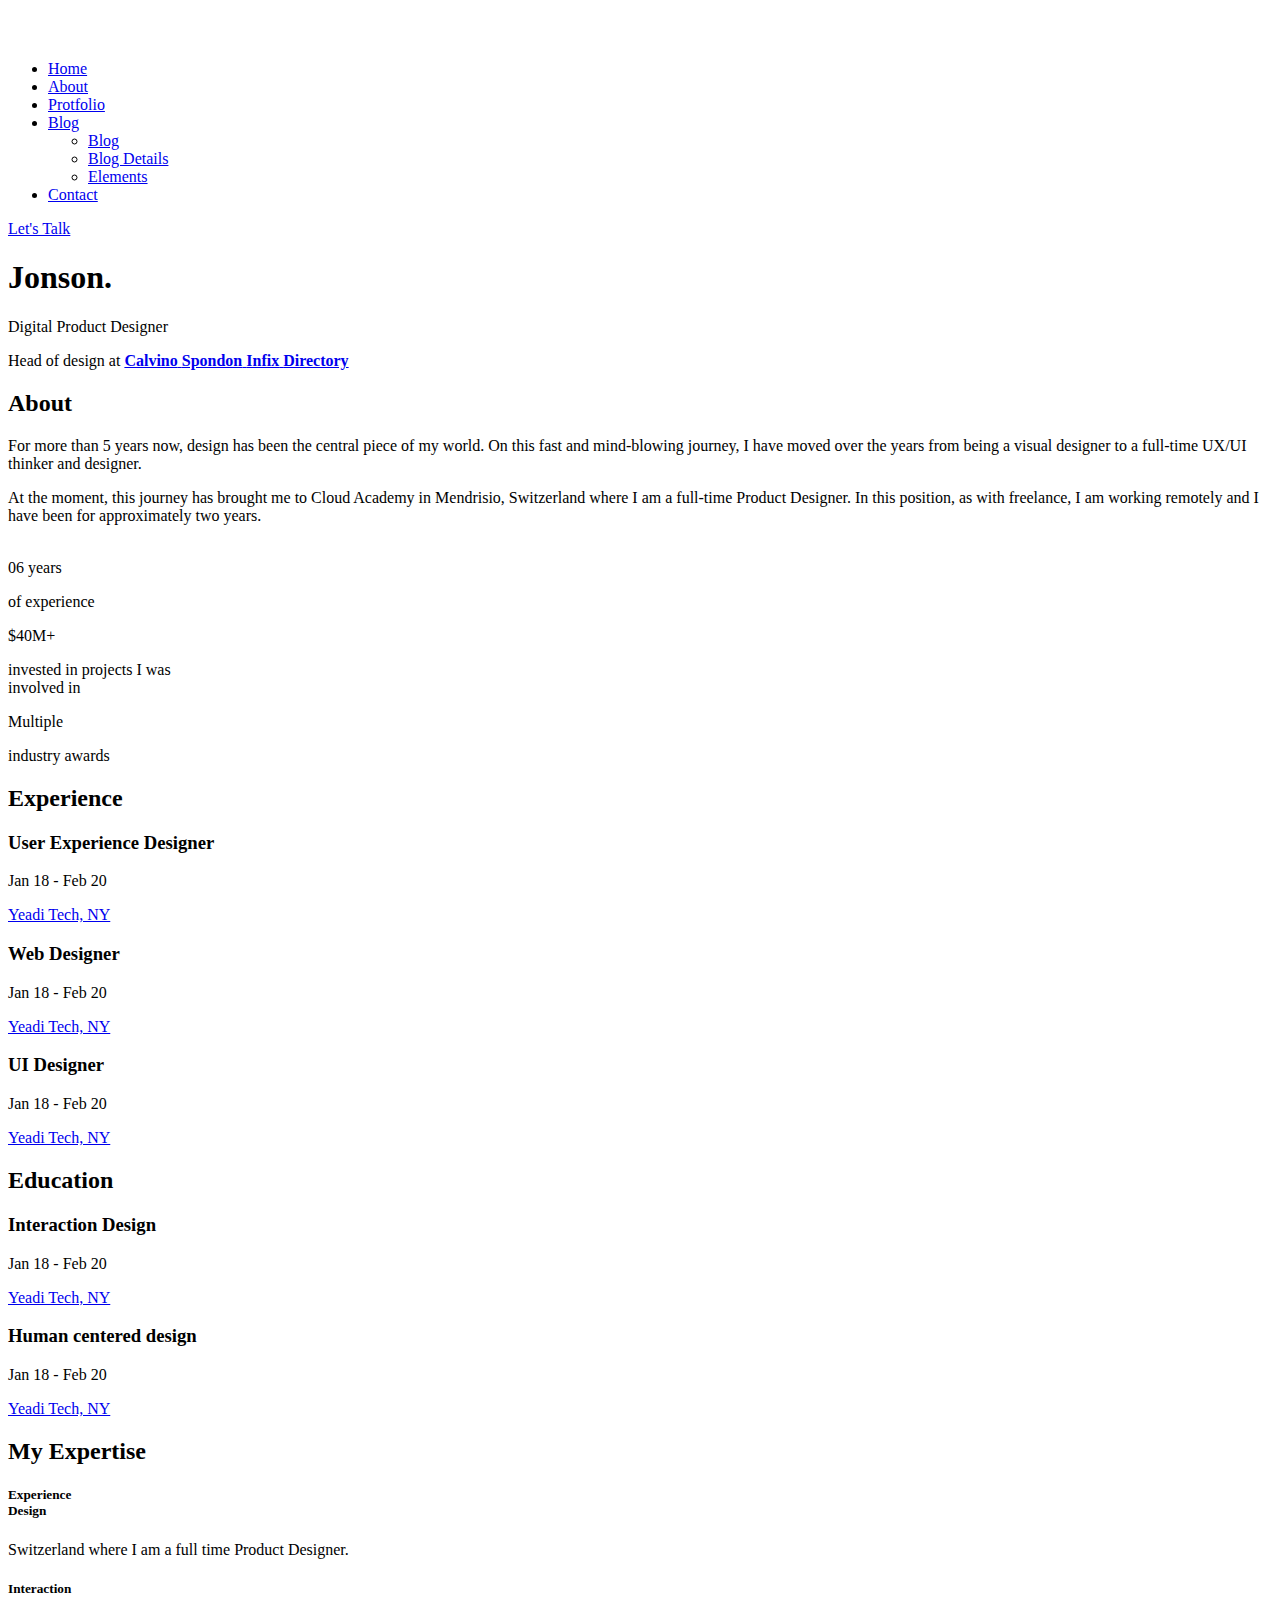
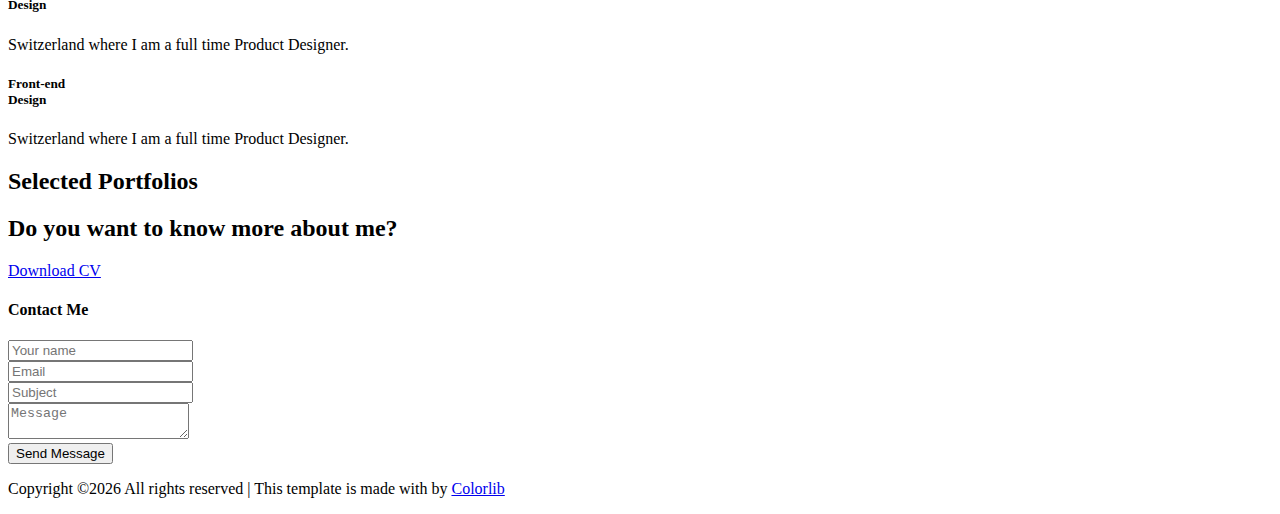
==== index.html @ b69a8197 "Initial Commit (Bootstrap Template)" ====
<!doctype html>
<html class="no-js" lang="zxx">
<head>
    <meta charset="utf-8">
    <meta http-equiv="x-ua-compatible" content="ie=edge">
    <title> Personal | Teamplate</title>
    <meta name="description" content="">
    <meta name="viewport" content="width=device-width, initial-scale=1">
    <link rel="manifest" href="site.webmanifest">
    <link rel="shortcut icon" type="image/x-icon" href="assets/img/favicon.ico">

	<!-- CSS here -->
	<link rel="stylesheet" href="assets/css/bootstrap.min.css">
	<link rel="stylesheet" href="assets/css/owl.carousel.min.css">
	<link rel="stylesheet" href="assets/css/slicknav.css">
    <link rel="stylesheet" href="assets/css/flaticon.css">
    <link rel="stylesheet" href="assets/css/progressbar_barfiller.css">
    <link rel="stylesheet" href="assets/css/gijgo.css">
    <link rel="stylesheet" href="assets/css/animate.min.css">
    <link rel="stylesheet" href="assets/css/animated-headline.css">
	<link rel="stylesheet" href="assets/css/magnific-popup.css">
	<link rel="stylesheet" href="assets/css/fontawesome-all.min.css">
	<link rel="stylesheet" href="assets/css/themify-icons.css">
	<link rel="stylesheet" href="assets/css/slick.css">
	<link rel="stylesheet" href="assets/css/nice-select.css">
    <link rel="stylesheet" href="assets/css/style.css">
    
</head>
<body>
    <!-- ? Preloader Start -->
    <div id="preloader-active">
        <div class="preloader d-flex align-items-center justify-content-center">
            <div class="preloader-inner position-relative">
                <div class="preloader-circle"></div>
                <div class="preloader-img pere-text">
                    <img src="assets/img/logo/loder.png" alt="">
                </div>
            </div>
        </div>
    </div>
    <!-- Preloader Start -->
    <header>
        <div class="header-area header-transparent">
            <div class="main-header header-sticky">
                <div class="container-fluid">
                    <div class="menu-wrapper d-flex align-items-center justify-content-between">
                        <!-- Logo -->
                        <div class="logo">
                            <a href="index.html"><img src="assets/img/logo/logo.png" alt=""></a>
                        </div>
                        <!-- Main-menu -->
                        <div class="main-menu f-right d-none d-lg-block">
                            <nav>
                                <ul id="navigation">
                                    <li class="active"><a href="index.html">Home</a></li>
                                    <li><a href="about.html">About</a></li>
                                    <li><a href="protfolio.html">Protfolio</a></li>
                                    <li><a href="blog.html">Blog</a>
                                        <ul class="submenu">
                                            <li><a href="blog.html">Blog</a></li>
                                            <li><a href="blog_details.html">Blog Details</a></li>
                                            <li><a href="elements.html">Elements</a></li>
                                        </ul>
                                    </li>
                                    <li><a href="contact.html">Contact</a></li>
                                </ul>
                            </nav>
                        </div>          
                        <!-- Header-btn -->
                        <div class="header-info-right d-none d-lg-block">
                            <a href="#" class="btn header-btn">Let's Talk <i class="ti-arrow-right"></i></a>
                        </div>
                        <!-- Mobile Menu -->
                        <div class="col-12">
                            <div class="mobile_menu d-block d-lg-none"></div>
                        </div>
                    </div>
                </div>
            </div>
        </div>
        <!-- Header End -->
    </header>
    <main>
        <!--? Hero Area Start-->
        <div class="slider-area">
            <div class="single-slider slider-height d-flex align-items-center">
                <div class="container">
                    <div class="row justify-content-center">
                        <div class="col-xl-12 col-lg-10 col-md-10 col-sm-10">
                            <!-- Hero Caption -->
                            <div class="hero__caption">
                                <h1>Jonson.</h1>
                                <p>Digital Product Designer</p>
                                <p class="cd-headline letters scale">Head of design at 
                                    <a href="#" class="cd-words-wrapper">
                                        <b class="is-visible">Calvino</b>
                                        <b>Spondon</b>
                                        <b>Infix</b>
                                        <b>Directory</b>
                                    </a>
                                </p>
                            </div>
                        </div>
                    </div>
                </div>
            </div>
        </div>
        <!--Hero Area End-->
        <!--? About 1 Start-->
        <section class="about-area section-padding40">
        <div class="container">
            <div class="row align-items-center">
                <div class="col-xl-6 col-lg-6 col-md-10">
                    <div class="about-caption mb-50">
                        <!-- Section Tittle -->
                        <div class="section-tittle mb-35">
                            <h2>About</h2>
                        </div>
                        <p>For more than 5 years now, design has been the central piece of my world. On this fast and mind-blowing journey, I have moved over the years from being a visual designer to a full-time UX/UI thinker and designer.</p>
                       
                        <p>At the moment, this journey has brought me to Cloud Academy in Mendrisio, Switzerland where I am a full-time Product Designer. In this position, as with freelance, I am working remotely and I have been for approximately two years.</p>
                    </div>
                </div>
                <div class="col-lg-6">
                    <div class="about-img">
                        <img src="assets/img/gallery/about1.png" alt="">
                    </div>
                </div>
            </div>
            <div class="row pt-40">
                <div class="col-lg-3 col-md-4 col-sm-6">
                    <div class="experience">
                        <span>06 years</span>
                        <p>of experience</p>
                    </div>
                </div>
                <div class="col-lg-3 col-md-4 col-sm-6">
                    <div class="experience">
                        <span>$40M+</span>
                        <p>invested in projects I was<br> involved in</p>
                    </div>
                </div>
                <div class="col-lg-3 col-md-4 col-sm-6">
                    <div class="experience">
                        <span>Multiple</span>
                        <p>industry awards</p>
                    </div>
                </div>
            </div>
        </div>
        </section>
        <!-- About  End-->
        <!--? May-about Start -->
        <div class="may-about section-padding40">
            <div class="container">
                <div class="row">
                    <div class="col-lg-12">
                        <div class="section-tittle2 mb-30">
                            <h2>Experience</h2>
                        </div>
                    </div>
                    <div class="col-xl-12">
                        <div class="single-about">
                            <div class="tittle-experience">
                                <h3>User Experience Designer</h3>
                                <p>Jan 18 - Feb 20</p>
                            </div>
                            <div class="experience-link">
                                <a href="#">Yeadi Tech, NY <i class="fas fa-external-link-alt"></i></a>
                            </div>
                        </div>
                    </div>
                    <div class="col-xl-12">
                        <div class="single-about">
                            <div class="tittle-experience">
                                <h3>Web Designer</h3>
                                <p>Jan 18 - Feb 20</p>
                            </div>
                            <div class="experience-link">
                                <a href="#">Yeadi Tech, NY <i class="fas fa-external-link-alt"></i></a>
                            </div>
                        </div>
                    </div>
                    <div class="col-xl-12">
                        <div class="single-about">
                            <div class="tittle-experience">
                                <h3>UI Designer</h3>
                                <p>Jan 18 - Feb 20</p>
                            </div>
                            <div class="experience-link">
                                <a href="#">Yeadi Tech, NY <i class="fas fa-external-link-alt"></i></a>
                            </div>
                        </div>
                    </div>
                    <div class="col-lg-12">
                        <div class="section-tittle2 mb-30 pt-50">
                            <h2>Education</h2>
                        </div>
                    </div>
                    <div class="col-xl-12">
                        <div class="single-about">
                            <div class="tittle-experience">
                                <h3>Interaction Design</h3>
                                <p>Jan 18 - Feb 20</p>
                            </div>
                            <div class="experience-link">
                                <a href="#">Yeadi Tech, NY <i class="fas fa-external-link-alt"></i></a>
                            </div>
                        </div>
                    </div>
                    <div class="col-xl-12">
                        <div class="single-about">
                            <div class="tittle-experience">
                                <h3>Human centered design</h3>
                                <p>Jan 18 - Feb 20</p>
                            </div>
                            <div class="experience-link">
                                <a href="#">Yeadi Tech, NY <i class="fas fa-external-link-alt"></i></a>
                            </div>
                        </div>
                    </div>
                </div>
            </div>
        </div>
        <!-- May-about End -->
        <!--? My Expertise Start -->
        <div class="our-services pt-top section-bg1">
            <div class="container">
                <div class="rwo">
                    <div class="col-xl-12">
                        <div class="section-tittle mb-75 text-center">
                            <h2>My Expertise</h2>
                        </div>
                    </div>
                </div>
                <div class="row d-flex justify-contnet-center">
                    <div class="col-lg-4 col-md-4 col-sm-6">
                        <div class="single-services mb-30">
                            <div class="services-cap">
                                <h5>Experience<br> Design</h5>
                                <p>Switzerland where I am a full time Product Designer.</p>
                            </div>
                        </div>
                    </div>
                    <div class="col-lg-4 col-md-4 col-sm-6">
                        <div class="single-services mb-30">
                            <div class="services-cap">
                                <h5>Interaction<br> Design</h5>
                                <p>Switzerland where I am a full time Product Designer.</p>
                            </div>
                        </div>
                    </div>
                    <div class="col-lg-4 col-md-4 col-sm-6">
                        <div class="single-services mb-30">
                            <div class="services-cap">
                                <h5>Front-end<br> Design</h5>
                                <p>Switzerland where I am a full time Product Designer.</p>
                            </div>
                        </div>
                    </div>
                </div>
            </div>
        </div>
        <!-- My Expertise End -->
        <!--? Gallery Area Start -->
        <div class="gallery-area section-padding40">
            <div class="container">
                <div class="row">
                    <div class="col-lg-12">
                        <div class="section-tittle mb-60">
                            <h2>Selected Portfolios</h2>
                        </div>
                    </div>
                </div>
                <div class="row justify-content-between">
                    <div class="offset-xl-1 col-xl-5 col-lg-6 col-md-6 col-sm-6">
                        <div class="box snake mb-30">
                            <div class="gallery-img small-img " style="background-image: url(assets/img/gallery/gallery1.png);"></div>
                            <div class="overlay">
                                <div class="overlay-content">
                                    <a href="assets/img/gallery/gallery1.png" class="img-pop-up"><i class="ti-plus"></i></a>
                                </div>
                            </div>
                        </div>
                    </div>
                    <div class="col-xl-5 ol-lg-6 col-lg-6 col-md-6 col-sm-6">
                        <div class="box snake mb-30">
                            <div class="gallery-img small-img " style="background-image: url(assets/img/gallery/gallery2.png);"></div>
                            <div class="overlay">
                                <div class="overlay-content">
                                    <a href="assets/img/gallery/gallery2.png" class="img-pop-up"><i class="ti-plus"></i></a>
                                </div>
                            </div>
                        </div>
                    </div>
                    <div class="offset-xl-1 col-xl-5 col-lg-6 col-md-6 col-sm-6">
                        <div class="box snake mb-30">
                            <div class="gallery-img small-img " style="background-image: url(assets/img/gallery/gallery3.png);"></div>
                            <div class="overlay">
                                <div class="overlay-content">
                                    <a href="assets/img/gallery/gallery2.png" class="img-pop-up"><i class="ti-plus"></i></a>
                                </div>
                            </div>
                        </div>
                    </div>
                    <div class="col-xl-5 col-lg-6 col-md-6 col-sm-6">
                        <div class="box snake mb-30">
                            <div class="gallery-img small-img " style="background-image: url(assets/img/gallery/gallery4.png);"></div>
                            <div class="overlay">
                                <div class="overlay-content">
                                    <a href="assets/img/gallery/gallery3.png" class="img-pop-up"><i class="ti-plus"></i></a>
                                </div>
                            </div>
                        </div>
                    </div>
                </div>
            </div>
        </div>
        <!-- Gallery Area End -->
    </main>
    <footer>
        <div class="footer-wrappr">
            <div class="footer-top">
                <!-- Want To work -->
                <section class="wantToWork-area ">
                    <div class="container">
                        <div class="wants-wrapper w-padding2">
                            <div class="row align-items-center justify-content-between">
                                <div class="col-xl-7 col-lg-9 col-md-8">
                                    <div class="wantToWork-caption wantToWork-caption2">
                                        <h2>Do you want to know more about me?</h2>
                                    </div>
                                </div>
                                <div class="col-xl-2 col-lg-3 col-md-4">
                                    <a href="#" class="btn white-btn f-right sm-left">Download CV</a>
                                </div>
                            </div>
                        </div>
                    </div>
                </section>
                <!-- Want To work End -->
                <div class="container">
                    <div class="row">
                        <div class="col-lg-12">
                            <!-- contact-form -->
                            <div class="form-wrapper">
                                <div class="row ">
                                    <div class="col-xl-12">
                                        <div class="small-tittle mb-30">
                                            <h4>Contact Me</h4>
                                        </div>
                                    </div>
                                </div>
                                <form id="contact-form" action="#" method="POST">
                                    <div class="row">
                                        <div class="col-lg-4 col-md-6">
                                            <div class="form-box user-icon mb-25">
                                                <input type="text" name="name" placeholder="Your name">
                                            </div>
                                        </div>
                                        <div class="col-lg-4 col-md-6">
                                            <div class="form-box email-icon mb-25">
                                                <input type="text" name="email" placeholder="Email">
                                            </div>
                                        </div>
                                        <div class="col-lg-4 col-md-6">
                                            <div class="form-box email-icon mb-25">
                                                <input type="text" name="email" placeholder="Subject">
                                            </div>
                                        </div>
                                        <div class="col-lg-12">
                                            <div class="form-box message-icon mb-25">
                                                <textarea name="message" id="message" placeholder="Message"></textarea>
                                            </div>
                                            <div class="submit-info">
                                                <button class="submit-btn2" type="submit">Send Message</button>
                                            </div>
                                        </div>
                                    </div>
                                </form> 
                            </div>
                        </div>
                    </div>
                </div>
            </div>
            <!-- footer-bottom area -->
            <div class="footer-bottom-area">
                <div class="container">
                    <div class="footer-border">
                        <div class="row align-items-center">
                            <div class="col-xl-4 col-lg-4">
                                <div class="footer-social">
                                    <a href="#"><i class="fab fa-twitter"></i></a>
                                    <a href="https://bit.ly/sai4ull"><i class="fab fa-facebook-f"></i></a>
                                    <a href="#"><i class="fab fa-pinterest-p"></i></a>
                                    <a href="#"><i class="fas fa-globe"></i></a>
                                    <a href="#"><i class="fab fa-instagram"></i></a>
                                </div>
                            </div>
                            <div class="col-xl-8 col-lg-8">
                                <div class="footer-copy-right f-right">
                                    <p><!-- Link back to Colorlib can't be removed. Template is licensed under CC BY 3.0. -->
  Copyright &copy;<script>document.write(new Date().getFullYear());</script> All rights reserved | This template is made with <i class="fa fa-heart" aria-hidden="true"></i> by <a href="https://colorlib.com" target="_blank">Colorlib</a>
  <!-- Link back to Colorlib can't be removed. Template is licensed under CC BY 3.0. --></p>
                                </div>
                            </div>
                        </div>
                    </div>
                </div>
            </div>
        </div>
    </footer>
    <!-- Scroll Up -->
    <div id="back-top" >
        <a title="Go to Top" href="#"> <i class="fas fa-level-up-alt"></i></a>
    </div>
    <!-- JS here -->

    <script src="./assets/js/vendor/modernizr-3.5.0.min.js"></script>
    <!-- Jquery, Popper, Bootstrap -->
    <script src="./assets/js/vendor/jquery-1.12.4.min.js"></script>
    <script src="./assets/js/popper.min.js"></script>
    <script src="./assets/js/bootstrap.min.js"></script>
    <!-- Jquery Mobile Menu -->
    <script src="./assets/js/jquery.slicknav.min.js"></script>

    <!-- Jquery Slick , Owl-Carousel Plugins -->
    <script src="./assets/js/owl.carousel.min.js"></script>
    <script src="./assets/js/slick.min.js"></script>
    <!-- One Page, Animated-HeadLin -->
    <script src="./assets/js/wow.min.js"></script>
    <script src="./assets/js/animated.headline.js"></script>
    <script src="./assets/js/jquery.magnific-popup.js"></script>

    <!-- Date Picker -->
    <script src="./assets/js/gijgo.min.js"></script>
    <!-- Nice-select, sticky -->
    <script src="./assets/js/jquery.nice-select.min.js"></script>
    <script src="./assets/js/jquery.sticky.js"></script>
    <!-- Progress -->
    <script src="./assets/js/jquery.barfiller.js"></script>
    
    <!-- counter , waypoint,Hover Direction -->
    <script src="./assets/js/jquery.counterup.min.js"></script>
    <script src="./assets/js/waypoints.min.js"></script>
    <script src="./assets/js/jquery.countdown.min.js"></script>
    <script src="./assets/js/hover-direction-snake.min.js"></script>

    <!-- contact js -->
    <script src="./assets/js/contact.js"></script>
    <script src="./assets/js/jquery.form.js"></script>
    <script src="./assets/js/jquery.validate.min.js"></script>
    <script src="./assets/js/mail-script.js"></script>
    <script src="./assets/js/jquery.ajaxchimp.min.js"></script>
    
    <!-- Jquery Plugins, main Jquery -->	
    <script src="./assets/js/plugins.js"></script>
    <script src="./assets/js/main.js"></script>


    
    </body>
</html>
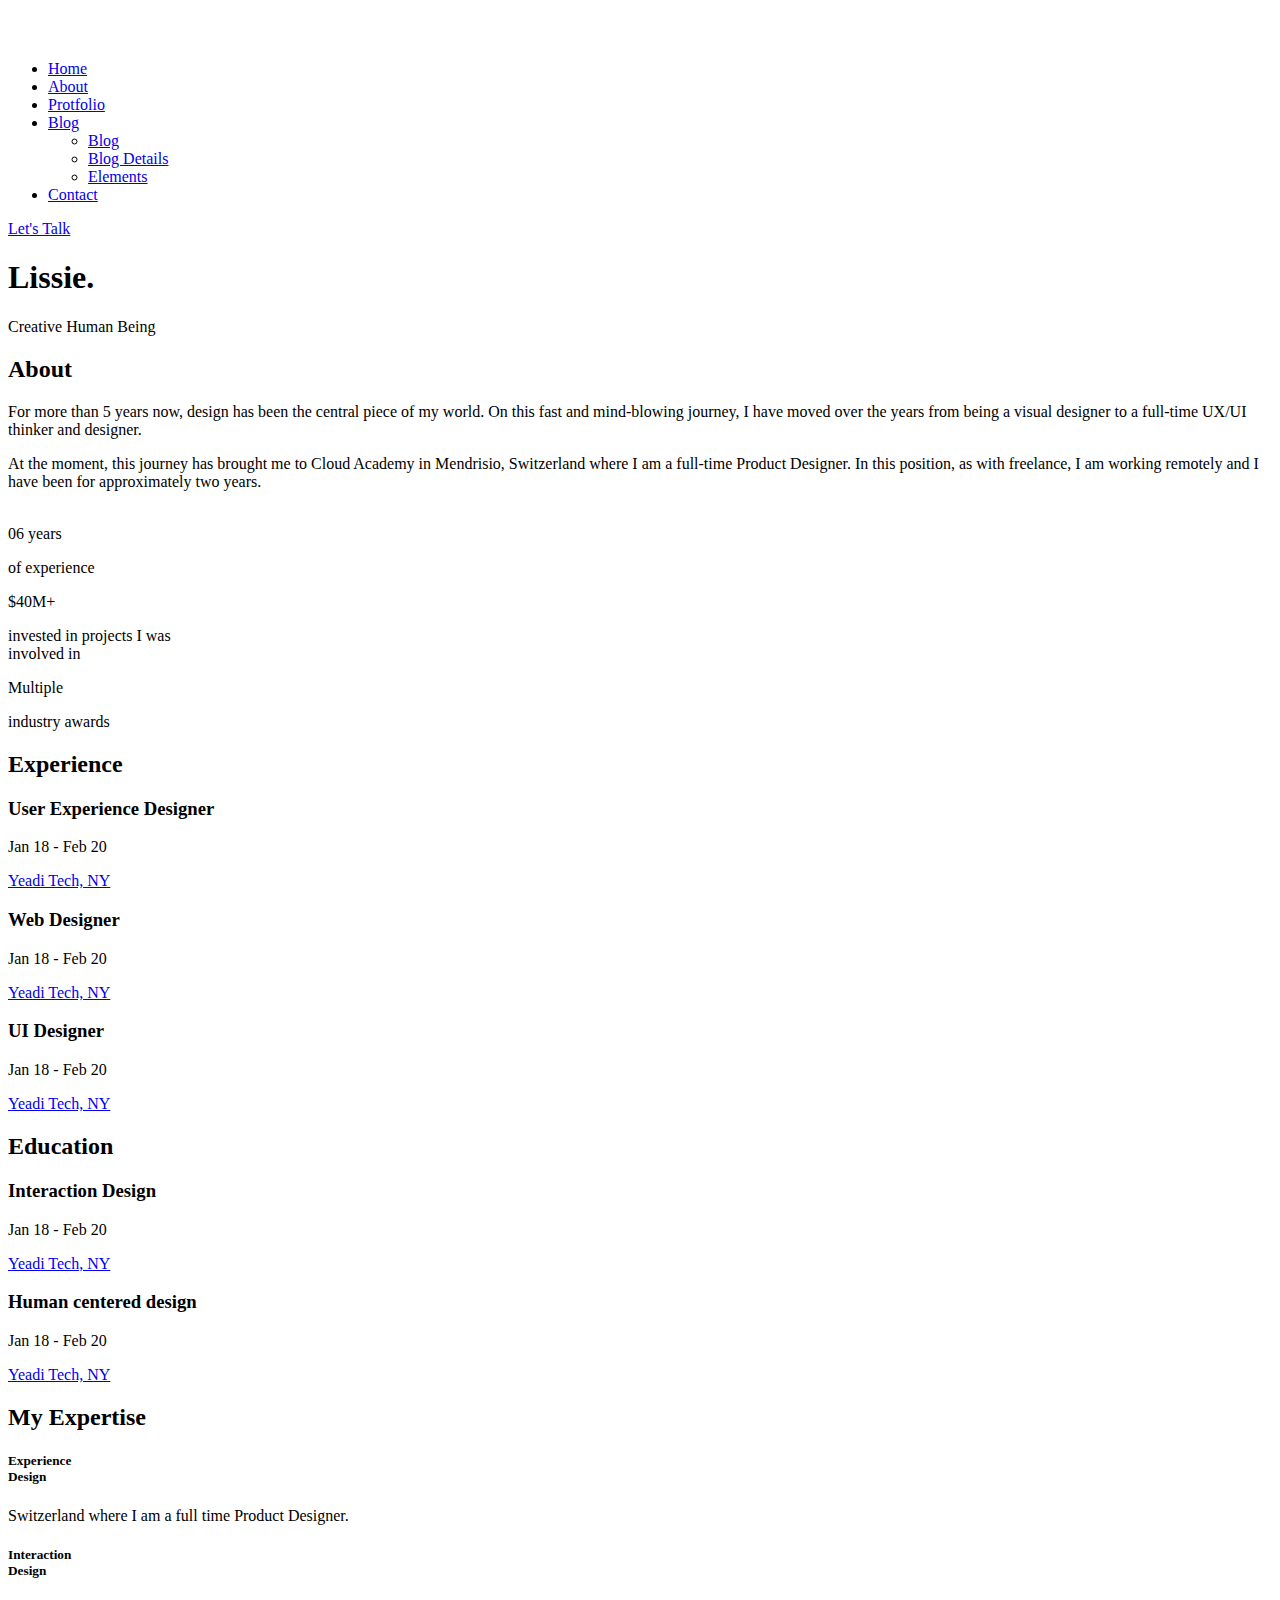
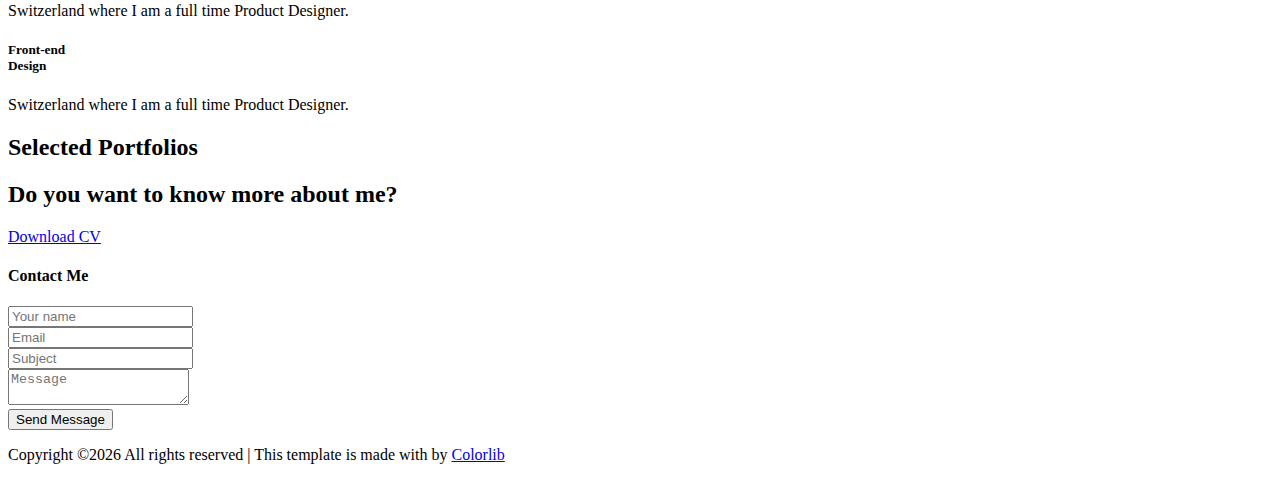
==== commit 7d37aaa0: "First Change" ====
--- a/index.html
+++ b/index.html
@@ -89,16 +89,9 @@
                         <div class="col-xl-12 col-lg-10 col-md-10 col-sm-10">
                             <!-- Hero Caption -->
                             <div class="hero__caption">
-                                <h1>Jonson.</h1>
-                                <p>Digital Product Designer</p>
-                                <p class="cd-headline letters scale">Head of design at 
-                                    <a href="#" class="cd-words-wrapper">
-                                        <b class="is-visible">Calvino</b>
-                                        <b>Spondon</b>
-                                        <b>Infix</b>
-                                        <b>Directory</b>
-                                    </a>
-                                </p>
+                                <h1>Lissie.</h1>
+                                <p>Creative Human Being</p>
+                                
                             </div>
                         </div>
                     </div>
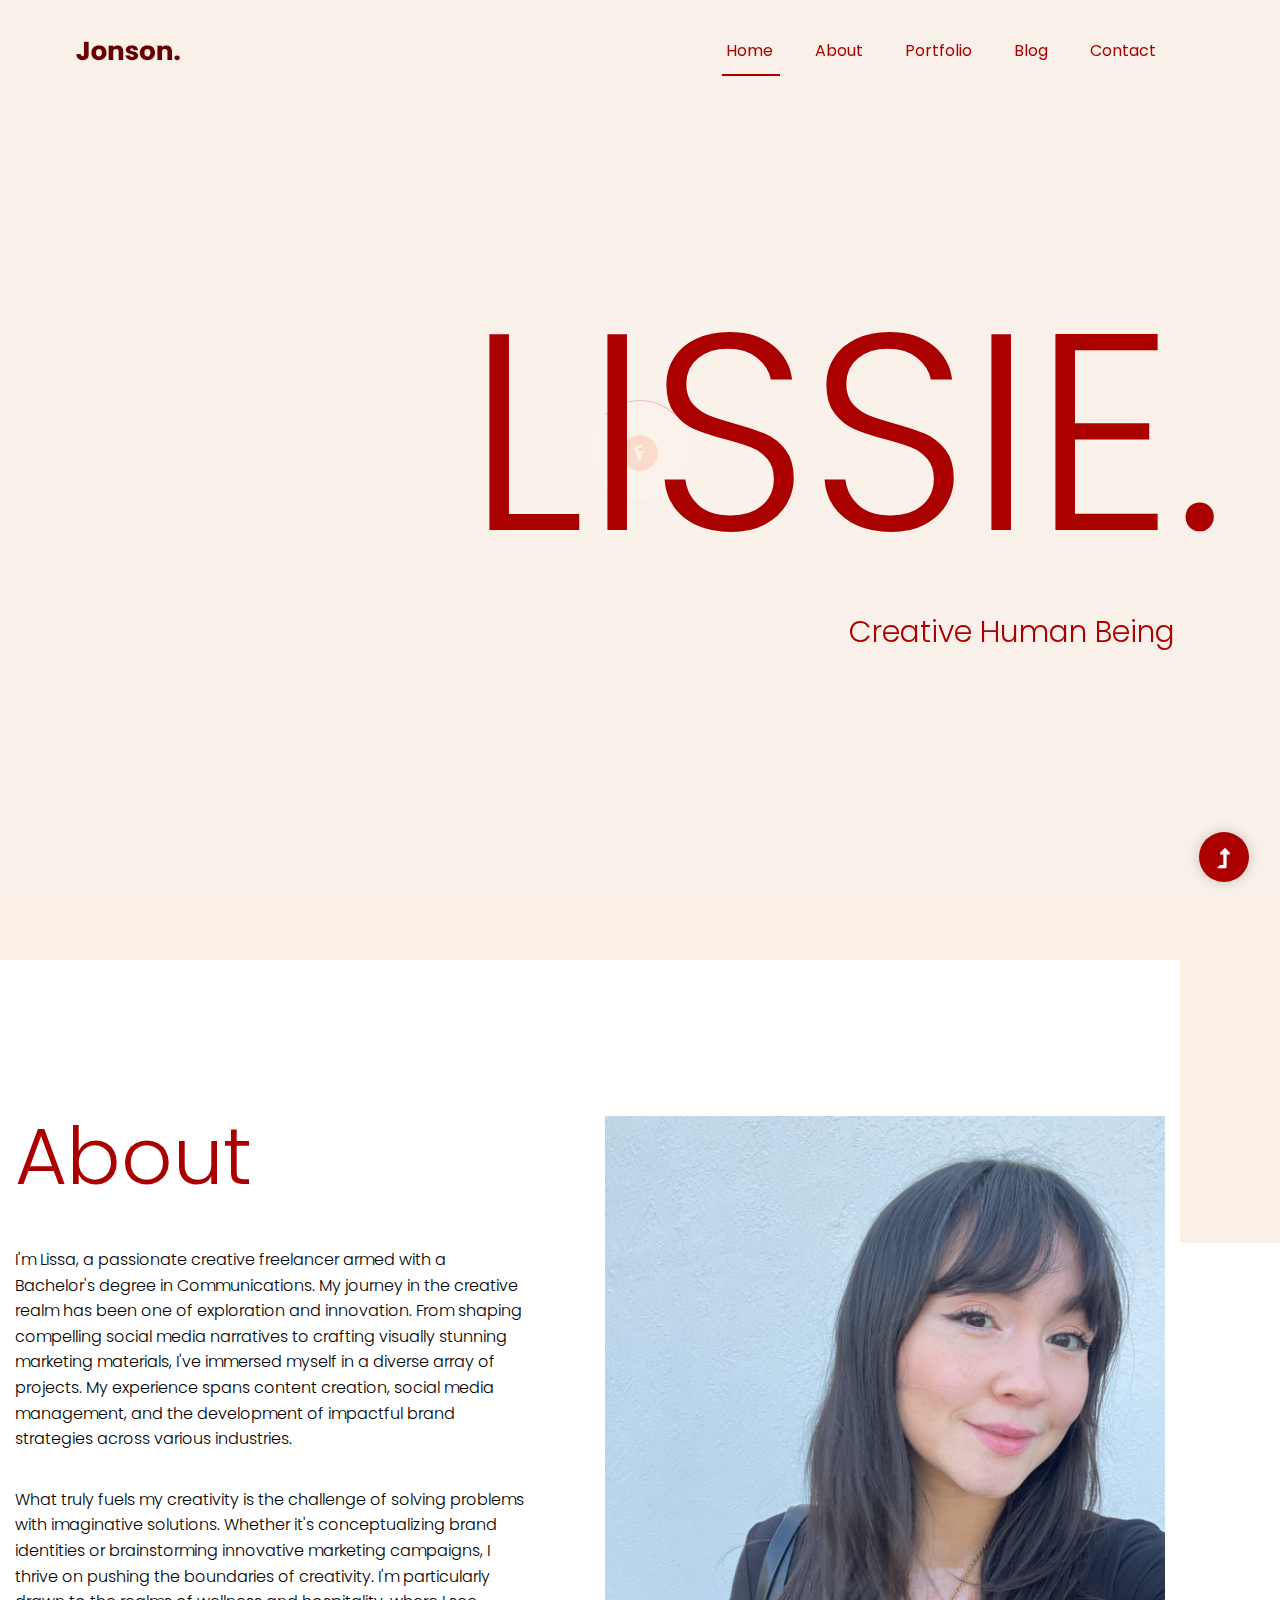
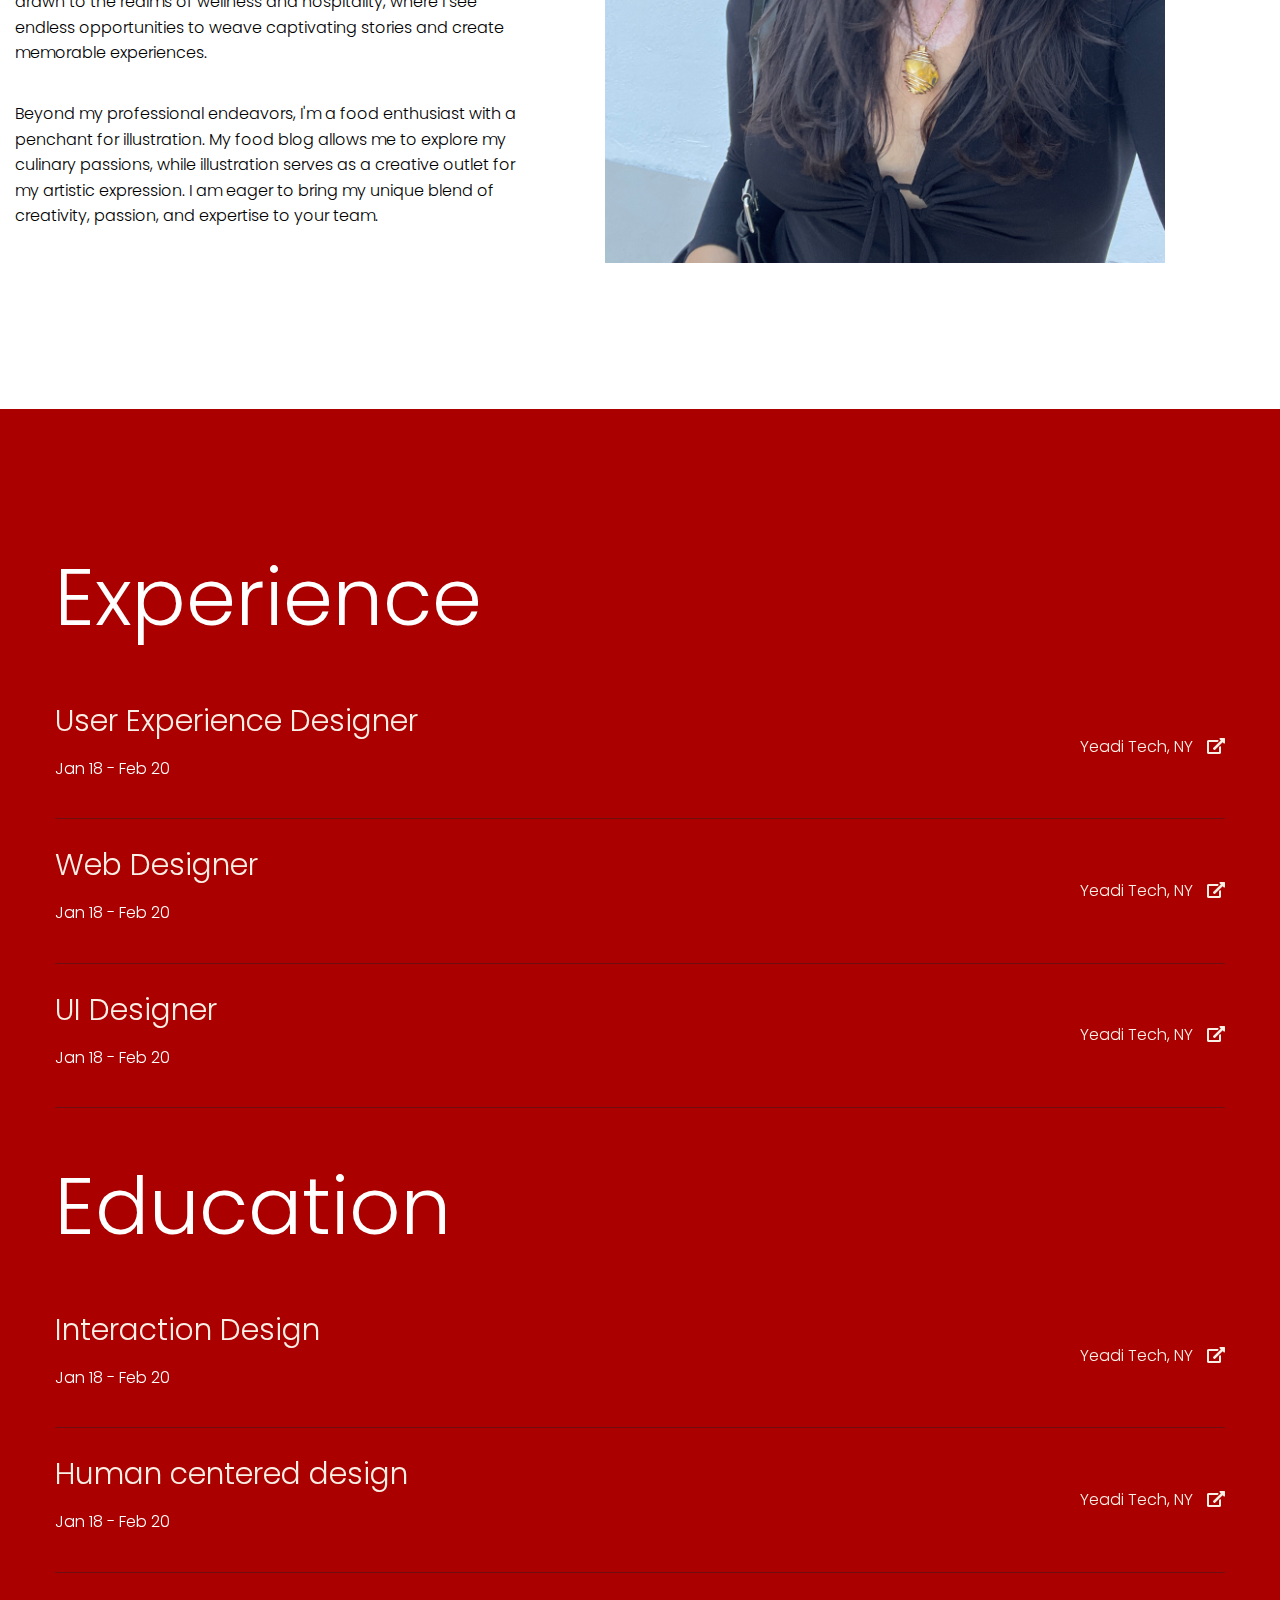
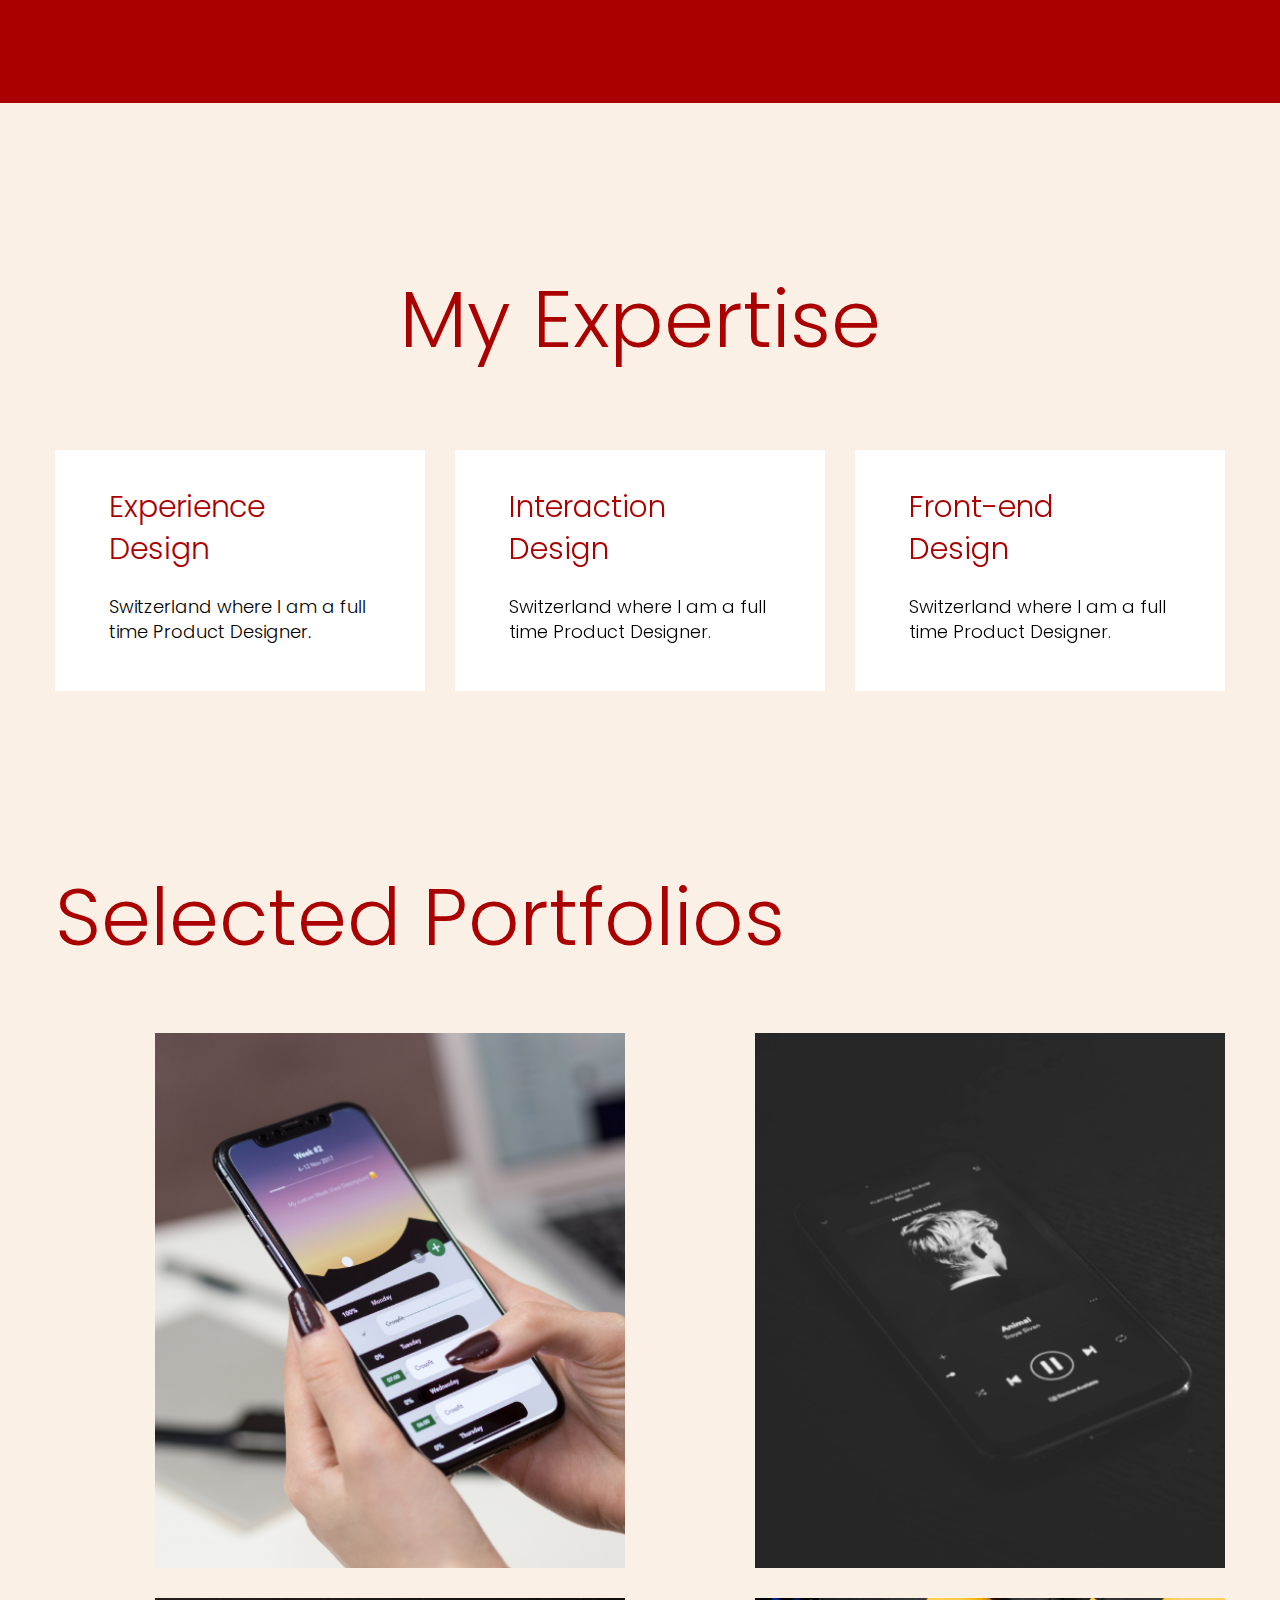
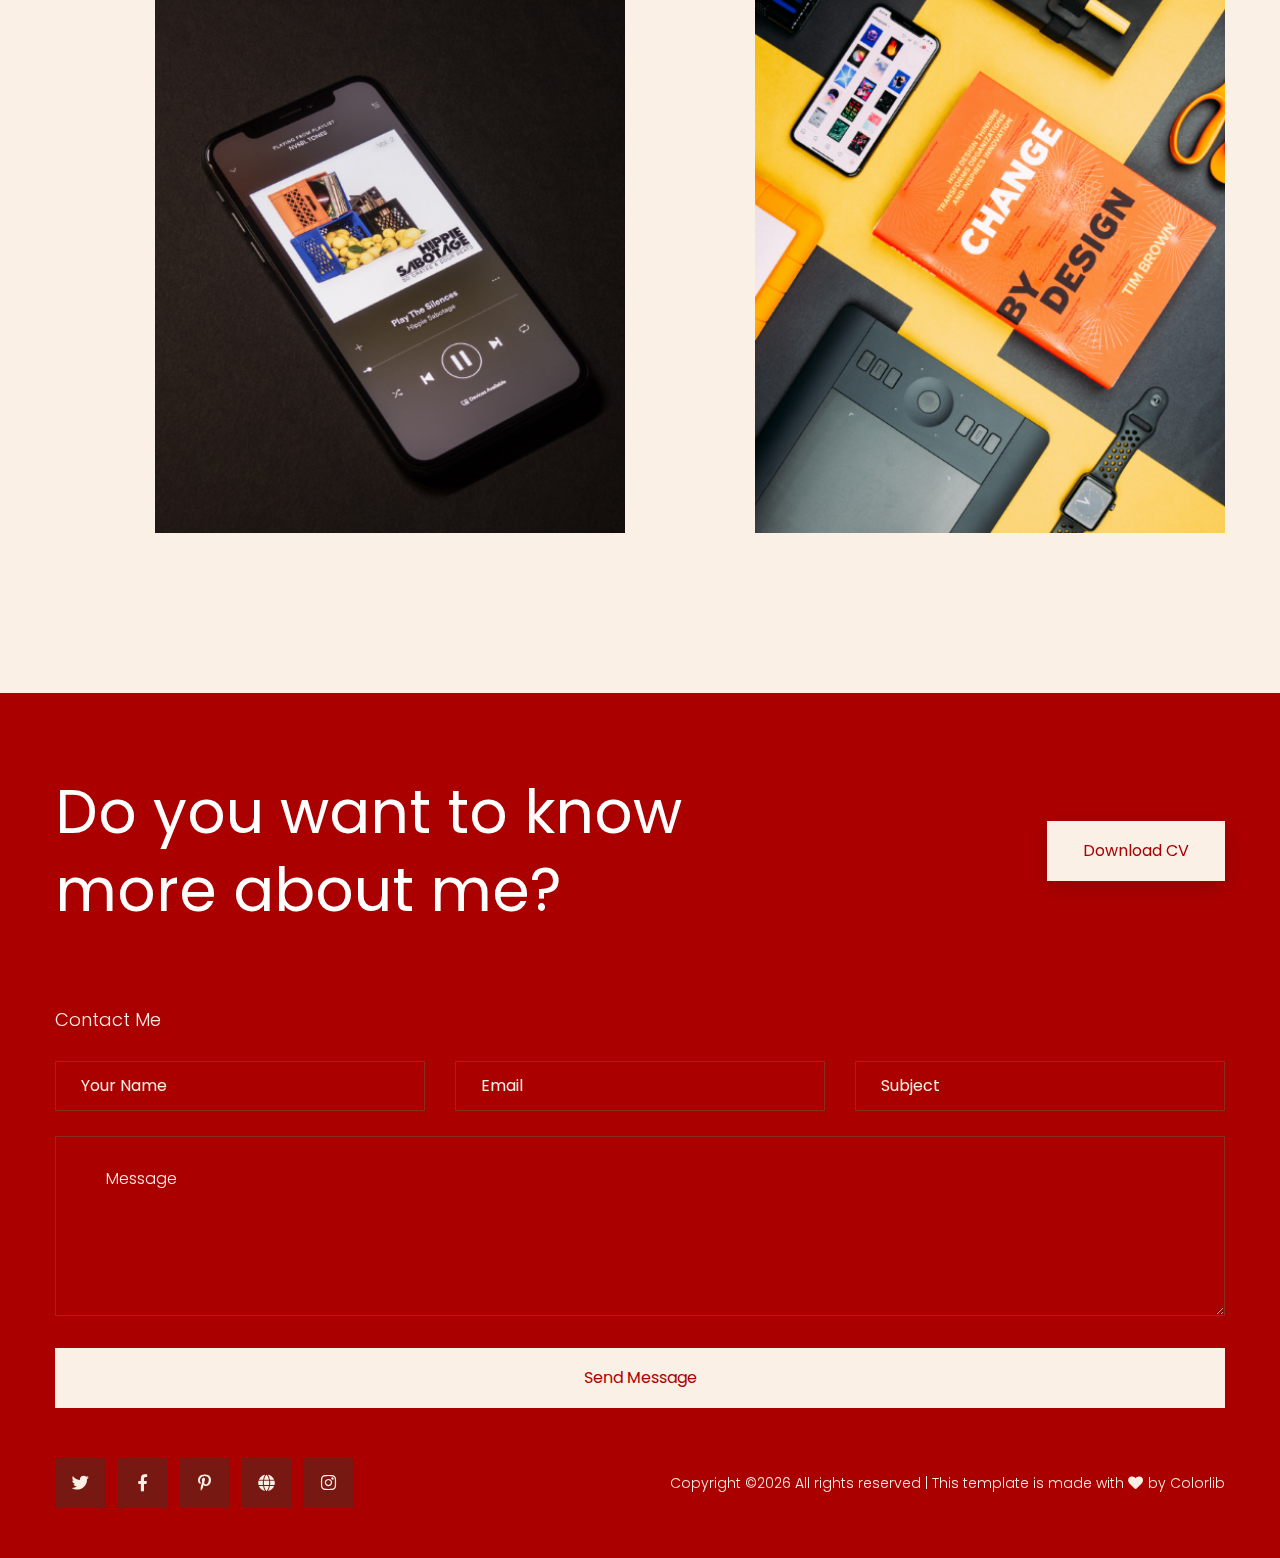
==== commit 6d086822: "Removed Let's Talk Function and Added "About Me" Section in ReadME" ====
--- a/index.html
+++ b/index.html
@@ -54,7 +54,7 @@
                                 <ul id="navigation">
                                     <li class="active"><a href="index.html">Home</a></li>
                                     <li><a href="about.html">About</a></li>
-                                    <li><a href="protfolio.html">Protfolio</a></li>
+                                    <li><a href="portfolio.html">Portfolio</a></li>
                                     <li><a href="blog.html">Blog</a>
                                         <ul class="submenu">
                                             <li><a href="blog.html">Blog</a></li>
@@ -66,10 +66,6 @@
                                 </ul>
                             </nav>
                         </div>          
-                        <!-- Header-btn -->
-                        <div class="header-info-right d-none d-lg-block">
-                            <a href="#" class="btn header-btn">Let's Talk <i class="ti-arrow-right"></i></a>
-                        </div>
                         <!-- Mobile Menu -->
                         <div class="col-12">
                             <div class="mobile_menu d-block d-lg-none"></div>
@@ -109,37 +105,21 @@
                         <div class="section-tittle mb-35">
                             <h2>About</h2>
                         </div>
-                        <p>For more than 5 years now, design has been the central piece of my world. On this fast and mind-blowing journey, I have moved over the years from being a visual designer to a full-time UX/UI thinker and designer.</p>
+                        <p>I'm Lissa, a passionate creative freelancer armed with a Bachelor's degree in Communications. My journey in the creative realm has been one of exploration and innovation. From shaping compelling social media narratives to crafting visually stunning marketing materials, I've immersed myself in a diverse array of projects. My experience spans content creation, social media management, and the development of impactful brand strategies across various industries.</p>
                        
-                        <p>At the moment, this journey has brought me to Cloud Academy in Mendrisio, Switzerland where I am a full-time Product Designer. In this position, as with freelance, I am working remotely and I have been for approximately two years.</p>
+                        <p>What truly fuels my creativity is the challenge of solving problems with imaginative solutions. Whether it's conceptualizing brand identities or brainstorming innovative marketing campaigns, I thrive on pushing the boundaries of creativity. I'm particularly drawn to the realms of wellness and hospitality, where I see endless opportunities to weave captivating stories and create memorable experiences.</p>
+
+                        <p>Beyond my professional endeavors, I'm a food enthusiast with a penchant for illustration. My food blog allows me to explore my culinary passions, while illustration serves as a creative outlet for my artistic expression.
+                             I am eager to bring my unique blend of creativity, passion, and expertise to your team. </p>
                     </div>
                 </div>
                 <div class="col-lg-6">
                     <div class="about-img">
-                        <img src="assets/img/gallery/about1.png" alt="">
-                    </div>
-                </div>
-            </div>
-            <div class="row pt-40">
-                <div class="col-lg-3 col-md-4 col-sm-6">
-                    <div class="experience">
-                        <span>06 years</span>
-                        <p>of experience</p>
-                    </div>
-                </div>
-                <div class="col-lg-3 col-md-4 col-sm-6">
-                    <div class="experience">
-                        <span>$40M+</span>
-                        <p>invested in projects I was<br> involved in</p>
-                    </div>
-                </div>
-                <div class="col-lg-3 col-md-4 col-sm-6">
-                    <div class="experience">
-                        <span>Multiple</span>
-                        <p>industry awards</p>
-                    </div>
-                </div>
-            </div>
+                        <img src="IMG_9254.JPG" alt="">
+                    </div>
+                </div>
+            </div>
+           
         </div>
         </section>
         <!-- About  End-->
--- a/assets/css/flaticon.css
+++ b/assets/css/flaticon.css
@@ -0,0 +1,34 @@
+	/*
+  	Flaticon icon font: Flaticon
+  	Creation date: 03/06/2020 12:20
+  	*/
+
+@font-face {
+  font-family: "Flaticon";
+  src: url("../fonts/Flaticon.eot");
+  src: url("../fonts/Flaticon.eot?#iefix") format("embedded-opentype"),
+       url("../fonts/Flaticon.woff2") format("woff2"),
+       url("../fonts/Flaticon.woff") format("woff"),
+       url("../fonts/Flaticon.ttf") format("truetype"),
+       url("../fonts/Flaticon.svg#Flaticon") format("svg");
+  font-weight: normal;
+  font-style: normal;
+}
+
+@media screen and (-webkit-min-device-pixel-ratio:0) {
+  @font-face {
+    font-family: "Flaticon";
+    src: url("../fonts/Flaticon.svg#Flaticon") format("svg");
+  }
+}
+
+[class^="flaticon-"]:before, [class*=" flaticon-"]:before,
+[class^="flaticon-"]:after, [class*=" flaticon-"]:after {   
+  font-family: Flaticon;
+font-style: normal;
+}
+
+.flaticon-null:before { content: "\f100"; }
+.flaticon-null-1:before { content: "\f101"; }
+.flaticon-null-2:before { content: "\f102"; }
+.flaticon-null-3:before { content: "\f103"; }--- a/assets/css/progressbar_barfiller.css
+++ b/assets/css/progressbar_barfiller.css
@@ -0,0 +1,98 @@
+
+
+/* Custom Code skills */
+.single-skill{
+  display: flex;
+}
+
+.single-skill span {
+	color: #79838b;
+	font-size: 13px;
+	font-weight: 300;
+	letter-spacing: 0;
+	margin-bottom: 14px;
+	display: block;
+}
+.single-skill .bar-progress {
+	width: 100%;
+}
+.single-skill .bar-title {
+  width: 20%;
+  margin-bottom: 19px;
+}
+
+.skills-content {
+  padding-top: 200px;
+  padding-left: 70px;
+}
+
+.skills-shape-bg {
+  height: 651px;
+  width: 868px;
+  position: absolute;
+  content: "";
+  border: 2px solid #4d4d4d;
+  left: 40%;
+  top: 255px;
+}
+
+.skills-shape-bg::before {
+  position: absolute;
+  content: "";
+  height: 465px;
+  width: 300px;
+  border: 2px solid #4d4d4d;
+  left: -35%;
+  top: 50%;
+  transform: translateY(-50%);
+  border-right: 0;
+}
+
+
+
+/* Default */
+.barfiller {
+	width: 100%;
+	height: 10px;
+	background: #f6f9fc;
+  position: relative;
+  border-radius: 5px;
+}
+
+.barfiller .fill {
+  display: block;
+  position: relative;
+  width: 0px;
+  height: 100%;
+  background: #333;
+  z-index: 1;
+  border-radius: 5px;
+}
+
+.barfiller .tipWrap { display: none; }
+
+.barfiller .tip {
+  margin-top: -28px;
+  padding: 2px 4px;
+  font-size: 16px;
+  color: #09cc7f;
+  left: 0px;
+  position: absolute;
+  z-index: 2;
+  background: transparent;
+  font-weight: 800;
+}
+
+.barfiller .tip:after {
+  border: solid;
+  border-color: rgba(0,0,0,.8) transparent;
+  border-width: 6px 6px 0 6px;
+  content: "";
+  display: block;
+  position: absolute;
+  left: 9px;
+  top: 100%;
+  z-index: 9;
+  display: none;
+  
+}
--- a/assets/css/gijgo.css
+++ b/assets/css/gijgo.css
@@ -0,0 +1,2698 @@
+.gj-button {
+    background-color: #f5f5f5;
+    border: 1px solid #ddd;
+    color: #000;
+    border-radius: 3px;
+    padding: 6px 10px;
+    cursor: pointer;
+}
+
+.gj-unselectable {
+    -webkit-touch-callout: none;
+    -webkit-user-select: none;
+    -khtml-user-select: none;
+    -moz-user-select: none;
+    -ms-user-select: none;
+    user-select: none;
+}
+
+.gj-row {
+    display: -webkit-box;
+    display: -ms-flexbox;
+    display: flex;
+    -ms-flex-wrap: wrap;
+    flex-wrap: wrap;
+}
+
+.gj-margin-left-5 {
+    margin-left: 5px;
+}
+
+.gj-margin-left-10 {
+    margin-left: 10px;
+}
+
+.gj-width-full {
+    width: 100%;
+}
+
+.gj-cursor-pointer {
+    cursor: pointer;
+}
+
+.gj-text-align-center {
+    text-align: center;
+}
+
+.gj-font-size-16 {
+    font-size: 16px;
+}
+
+.gj-hidden {
+    display: none;
+}
+
+/** Material Design */
+.gj-button-md {
+    background: 0 0;
+    border: none;
+    border-radius: 2px;
+    color: rgba(0, 0, 0, 0.87);
+    position: relative;
+    height: 36px;
+    margin: 0;
+    min-width: 64px;
+    padding: 0 16px;
+    display: inline-block;
+    font-family: "Roboto","Helvetica","Arial",sans-serif;
+    font-size: 1rem;
+    font-weight: 500;
+    text-transform: uppercase;
+    letter-spacing: 0;
+    overflow: hidden;
+    will-change: box-shadow;
+    transition: box-shadow .2s cubic-bezier(.4,0,1,1),background-color .2s cubic-bezier(.4,0,.2,1),color .2s cubic-bezier(.4,0,.2,1);
+    outline: none;
+    cursor: pointer;
+    text-decoration: none;
+    text-align: center;
+    line-height: 36px;
+    vertical-align: middle;
+    overflow: hidden;
+    -webkit-user-select: none;
+    -moz-user-select: none;
+    -ms-user-select: none;
+    user-select: none;
+}
+
+.gj-button-md:hover {
+    background-color: rgba(158,158,158,.2);
+}
+
+.gj-button-md:disabled {
+    color: rgba(0,0,0,.26);
+    background: 0 0;
+}
+
+.gj-button-md .material-icons,
+.gj-button-md .gj-icon {
+    vertical-align: middle;
+    /*font-size: 1.3rem;
+    margin-right: 4px;*/
+}
+
+.gj-button-md.gj-button-md-icon {
+    width: 24px;
+    height: 31px;
+    min-width: 24px;
+    padding: 0px;
+    display: table;
+}
+
+.gj-button-md.gj-button-md-icon .material-icons,
+.gj-button-md.gj-button-md-icon .gj-icon {
+    display: table-cell;
+    margin-right: 0px;
+    width: 24px;
+    height: 24px;
+}
+
+.gj-button-md.active {
+    background-color: rgba(158,158,158,.4);
+}
+
+.gj-button-md-group {
+    position: relative;
+    display: inline-block;
+    vertical-align: middle;
+}
+.gj-textbox-md {
+	/* border: none; */
+	/* border-bottom: 1px solid rgba(0,0,0,.42); */
+	display: block;
+	font-family: "Helvetica","Arial",sans-serif;
+	font-size: 16px;
+	line-height: 16px;
+	/* padding: 4px 0px; */
+	margin: 0;
+	/* width: 100%; */
+	background: 0 0;
+	/* text-align: ; */
+	color: rgba(0,0,0,.87);
+	padding-left: 44px;
+	border: 1px solid #dca73a;
+	/* padding: 15px 15px; */
+	/* text-align: center; */
+	width: 177px;
+	height: 55px;
+	border-radius: 5px;
+}
+.gj-textbox-md:focus,
+.gj-textbox-md:active {
+    /* border-bottom: 2px solid rgba(0,0,0,.42); */
+    outline: none;
+}
+
+.gj-textbox-md::placeholder {
+    color: #8e8e8e;
+}
+
+.gj-textbox-md:-ms-input-placeholder {
+    color: #8e8e8e;
+}
+
+.gj-textbox-md::-ms-input-placeholder {
+    color: #8e8e8e;
+}
+
+.gj-md-spacer-24 {
+    min-width: 24px;
+    width: 24px;
+    display: inline-block;
+}
+
+.gj-md-spacer-32 {
+    min-width: 32px;
+    width: 32px;
+    display: inline-block;
+}
+
+.gj-modal {
+    position: fixed;
+    top: 0;
+    right: 0;
+    bottom: 0;
+    left: 0;
+    z-index: 1203;
+    display: none;
+    overflow: hidden;
+    -webkit-overflow-scrolling: touch;
+    outline: 0;
+    background-color: rgba(0, 0, 0, 0.54118);
+    transition: 200ms ease opacity;
+    will-change: opacity;
+}
+
+/* List */
+ul.gj-list li [data-role="wrapper"] {
+    display: table;
+    width: 100%;
+}
+
+ul.gj-list li [data-role="checkbox"] {
+    display: table-cell;
+    vertical-align:middle;
+    text-align:center;
+}
+
+ul.gj-list li [data-role="image"] {
+    display: table-cell;
+    vertical-align:middle;
+    text-align:center;
+}
+
+ul.gj-list li [data-role="display"] {
+    display: table-cell;
+    vertical-align:middle;
+    cursor: pointer;
+}
+
+ul.gj-list li [data-role="display"]:empty:before {
+  content: "\200b"; /* unicode zero width space character */
+}
+
+/* List - Bootstrap */
+ul.gj-list-bootstrap {
+    padding-left: 0px;
+    margin-bottom: 0px;
+}
+
+ul.gj-list-bootstrap li {
+    padding: 0px;
+}
+
+ul.gj-list-bootstrap li [data-role="wrapper"] {
+    padding: 0px 10px;
+}
+
+ul.gj-list-bootstrap li [data-role="checkbox"] {
+    width: 24px;
+    padding: 3px;
+}
+
+ul.gj-list-bootstrap li [data-role="image"] {
+    width: 24px;
+    height: 24px;
+}
+
+ul.gj-list-bootstrap li [data-role="display"] {
+    padding: 8px 0px 8px 4px;
+}
+
+.list-group-item.active ul li, .list-group-item.active:focus ul li, .list-group-item.active:hover ul li {
+    text-shadow: none;
+    color:initial;
+}
+
+/* List - Material Design */
+ul.gj-list-md {
+    padding: 0px;
+    list-style: none;
+    list-style-type: none;
+    line-height: 24px;
+    letter-spacing: 0;
+    color: #616161; /* Gray 700 */
+}
+
+ul.gj-list-md li {
+    display: list-item;
+    list-style-type: none;
+    padding: 0px;
+    min-height: unset;
+    box-sizing: border-box;
+    align-items: center;
+    cursor: default;
+    overflow: hidden;
+
+    font-family: "Roboto","Helvetica","Arial",sans-serif;
+    font-size: 16px;
+    font-weight: 400;
+    letter-spacing: .04em;
+    line-height: 1;
+    
+    -webkit-flex-direction: row;
+    -ms-flex-direction: row;
+    flex-direction: row;
+    -webkit-flex-wrap: nowrap;
+    -ms-flex-wrap: nowrap;
+    flex-wrap: nowrap;
+}
+
+ul.gj-list-md li [data-role="checkbox"] {
+    height: 24px;
+    width: 24px;
+}
+
+ul.gj-list-md li [data-role="image"] {
+    height: 24px;
+    width: 24px;
+}
+
+ul.gj-list-md li [data-role="display"] {
+    padding: 8px 0px 8px 5px;
+    order: 0;
+    flex-grow: 2;
+    text-decoration: none;
+    box-sizing: border-box;
+    align-items: center;
+    text-align: left;
+    color: rgba(0,0,0,.87);
+}
+
+ul.gj-list-md li.disabled>[data-role="wrapper"]>[data-role="display"] {
+    color: #9E9E9E; /* Gray 500 */
+}
+
+.gj-list-md-active {
+    background: #e0e0e0;
+    color: #3f51b5;
+}
+
+
+/* Picker */
+.gj-picker {
+    position: absolute;
+    z-index: 1203;
+    background-color: #fff;
+}
+
+.gj-picker .selected {
+    color: #fff;
+}
+
+/* Material Design */
+.gj-picker-md {
+    font-family: "Roboto","Helvetica","Arial",sans-serif;
+    font-size: 16px;
+    font-weight: 400;
+    letter-spacing: .04em;
+    line-height: 1;
+    color: rgba(0,0,0,.87);
+    border: 1px solid #E0E0E0;
+}
+
+.gj-modal .gj-picker-md {
+    border: 0px;
+}
+
+.gj-picker-md [role="header"] {
+    color: rgba(255, 255, 255, 0.54);
+    display: flex;
+    background: #2196f3;
+    align-items: baseline;
+    user-select: none;
+    justify-content: center;
+}
+
+.gj-picker-md [role="footer"] {
+    float: right;
+    padding: 10px;
+}
+
+.gj-picker-md [role="footer"] button.gj-button-md {
+    color: #2196f3;
+    font-weight: bold;
+    font-size: 13px;
+}
+
+/* Bootstrap */
+.gj-picker-bootstrap {
+    border-radius: 4px;
+    border: 1px solid #E0E0E0;
+}
+
+.gj-picker-bootstrap .selected {
+    color: #888;
+}
+
+.gj-picker-bootstrap [role="header"] {
+    background: #eee;
+    color: #AAA;
+}
+@font-face {
+    font-family: 'gijgo-material';
+    src: url('../fonts/gijgo-material.eot?235541');
+    src: url('../fonts/gijgo-material.eot?235541#iefix') format('embedded-opentype'), url('../fonts/gijgo-material.ttf?235541') format('truetype'), url('../fonts/gijgo-material.woff?235541') format('woff'), url('../fonts/gijgo-material.svg?235541#gijgo-material') format('svg');
+    font-weight: normal;
+    font-style: normal;
+}
+
+.gj-icon {
+    /* use !important to prevent issues with browser extensions that change fonts */
+    font-family: 'gijgo-material' !important;
+    font-size: 24px;
+    speak: none;
+    font-style: normal;
+    font-weight: normal;
+    font-variant: normal;
+    text-transform: none;
+    line-height: 1;
+    /* Enable Ligatures ================ */
+    letter-spacing: 0;
+    -webkit-font-feature-settings: "liga";
+    -moz-font-feature-settings: "liga=1";
+    -moz-font-feature-settings: "liga";
+    -ms-font-feature-settings: "liga" 1;
+    font-feature-settings: "liga";
+    -webkit-font-variant-ligatures: discretionary-ligatures;
+    font-variant-ligatures: discretionary-ligatures;
+    /* Better Font Rendering =========== */
+    -webkit-font-smoothing: antialiased;
+    -moz-osx-font-smoothing: grayscale;
+}
+
+.gj-icon.undo:before {
+    content: "\e900";
+}
+
+.gj-icon.vertical-align-top:before {
+    content: "\e901";
+}
+
+.gj-icon.vertical-align-center:before {
+    content: "\e902";
+}
+
+.gj-icon.vertical-align-bottom:before {
+    content: "\e903";
+}
+
+.gj-icon.arrow-dropup:before {
+    content: "\e904";
+}
+
+.gj-icon.clock:before {
+    content: "\e905";
+}
+
+.gj-icon.refresh:before {
+    content: "\e906";
+}
+
+.gj-icon.last-page:before {
+    content: "\e907";
+}
+
+.gj-icon.first-page:before {
+    content: "\e908";
+}
+
+.gj-icon.cancel:before {
+    content: "\e909";
+}
+
+.gj-icon.clear:before {
+    content: "\e90a";
+}
+
+.gj-icon.check-circle:before {
+    content: "\e90b";
+}
+
+.gj-icon.delete:before {
+    content: "\e90c";
+}
+
+.gj-icon.arrow-upward:before {
+    content: "\e90d";
+}
+
+.gj-icon.arrow-forward:before {
+    content: "\e90e";
+}
+
+.gj-icon.arrow-downward:before {
+    content: "\e90f";
+}
+
+.gj-icon.arrow-back:before {
+    content: "\e910";
+}
+
+.gj-icon.list-numbered:before {
+    content: "\e911";
+}
+
+.gj-icon.list-bulleted:before {
+    content: "\e912";
+}
+
+.gj-icon.indent-increase:before {
+    content: "\e913";
+}
+
+.gj-icon.indent-decrease:before {
+    content: "\e914";
+}
+
+.gj-icon.redo:before {
+    content: "\e915";
+}
+
+.gj-icon.align-right:before {
+    content: "\e916";
+}
+
+.gj-icon.align-left:before {
+    content: "\e917";
+}
+
+.gj-icon.align-justify:before {
+    content: "\e918";
+}
+
+.gj-icon.align-center:before {
+    content: "\e919";
+}
+
+.gj-icon.strikethrough:before {
+    content: "\e91a";
+}
+
+.gj-icon.italic:before {
+    content: "\e91b";
+}
+
+.gj-icon.underlined:before {
+    content: "\e91c";
+}
+
+.gj-icon.bold:before {
+    content: "\e91d";
+}
+
+.gj-icon.arrow-dropdown:before {
+    content: "\e91e";
+}
+
+.gj-icon.done:before {
+    content: "\e91f";
+}
+
+.gj-icon.pencil:before {
+    content: "\e920";
+}
+
+.gj-icon.minus:before {
+    content: "\e921";
+}
+
+.gj-icon.plus:before {
+    content: "\e922";
+}
+
+.gj-icon.chevron-up:before {
+    content: "\e923";
+}
+
+.gj-icon.chevron-right:before {
+    content: "\e924";
+}
+
+.gj-icon.chevron-down:before {
+    content: "\e925";
+}
+
+.gj-icon.chevron-left:before {
+    content: "\e926";
+}
+
+.gj-icon.event:before {
+    content: "\e927";
+}
+.gj-draggable {
+    cursor: move;
+}
+.gj-resizable-handle {
+    position: absolute;
+    font-size: 0.1px;
+    display: block;
+    -ms-touch-action: none;
+    touch-action: none;
+    z-index: 1203;
+}
+
+.gj-resizable-n {
+    cursor: n-resize;
+    height: 7px;
+    width: 100%;
+    top: -5px;
+    left: 0;
+}
+.gj-resizable-e {
+    cursor: e-resize;
+    width: 7px;
+    right: -5px;
+    top: 0;
+    height: 100%;
+}
+.gj-resizable-s {
+    cursor: s-resize;
+    height: 7px;
+    width: 100%;
+    bottom: -5px;
+    left: 0;
+}
+.gj-resizable-w {
+	cursor: w-resize;
+	width: 7px;
+	left: -5px;
+	top: 0;
+	height: 100%;
+}
+.gj-resizable-se {
+	cursor: se-resize;
+	width: 12px;
+	height: 12px;
+	right: 1px;
+	bottom: 1px;
+}
+.gj-resizable-sw {
+	cursor: sw-resize;
+	width: 9px;
+	height: 9px;
+	left: -5px;
+	bottom: -5px;
+}
+.gj-resizable-nw {
+	cursor: nw-resize;
+	width: 9px;
+	height: 9px;
+	left: -5px;
+	top: -5px;
+}
+.gj-resizable-ne {
+	cursor: ne-resize;
+	width: 9px;
+	height: 9px;
+	right: -5px;
+	top: -5px;
+}
+
+.gj-dialog-footer {
+    position: absolute;
+    bottom: 0px;
+    width: 100%;
+    margin-top: 0px;
+}
+
+.gj-dialog-scrollable [data-role="body"] {
+    overflow-x: hidden;
+    overflow-y: scroll;
+}
+
+/** Bootstrap 3 **/
+.gj-dialog-bootstrap {
+    overflow: hidden;
+    z-index: 1202;
+}
+
+.gj-dialog-bootstrap [data-role="title"] {
+    display: inline;
+}
+.gj-dialog-bootstrap [data-role="close"] {
+    line-height: 1.42857143;
+}
+
+/** Bootstrap 4 **/
+.gj-dialog-bootstrap4 {
+    overflow: hidden;
+    z-index: 1202;
+}
+
+.gj-dialog-bootstrap4 [data-role="title"] {
+    display: inline;
+}
+.gj-dialog-bootstrap4 [data-role="close"] {
+    line-height: 1.5;
+}
+
+/** Material Design **/
+.gj-dialog-md {
+    background-color: #FFF;
+    overflow: hidden;
+    border: none;
+    box-shadow: 0 11px 15px -7px rgba(0,0,0,.2), 0 24px 38px 3px rgba(0,0,0,.14), 0 9px 46px 8px rgba(0,0,0,.12);
+    box-sizing: border-box;
+    position: relative;
+    display: -webkit-box;
+    display: -webkit-flex;
+    display: -ms-flexbox;
+    display: flex;
+    -webkit-box-orient: vertical;
+    -webkit-box-direction: normal;
+    -webkit-flex-direction: column;
+    -ms-flex-direction: column;
+    flex-direction: column;
+    -webkit-background-clip: padding-box;
+    background-clip: padding-box;
+    outline: 0;
+    z-index: 1202;
+}
+
+.gj-dialog-md-header {
+    padding: 24px 24px 0px 24px;
+    font-family: "Roboto","Helvetica","Arial",sans-serif;
+}
+
+.gj-dialog-md-title {
+    margin: 0;
+    font-weight: 400;
+    display: inline;
+    line-height: 28px;
+    font-size: 20px;
+}
+
+.gj-dialog-md-close {
+    -webkit-appearance: none;
+    padding: 0;
+    cursor: pointer;
+    background: 0 0;
+    border: 0;
+    float: right;
+    line-height: 28px;
+    font-size: 28px;
+}
+
+.gj-dialog-md-body {
+    padding: 20px 24px 24px 24px;
+    color: rgba(0,0,0,.54);
+    font-family: "Helvetica","Arial",sans-serif;
+    font-size: 14px;
+    font-weight: 400;
+    line-height: 20px;
+}
+
+.gj-dialog-md-footer {
+    padding: 8px 8px 8px 24px;
+    display: -webkit-flex;
+    display: -ms-flexbox;
+    display: flex;
+    -webkit-flex-direction: row-reverse;
+    -ms-flex-direction: row-reverse;
+    flex-direction: row-reverse;
+    -webkit-flex-wrap: wrap;
+    -ms-flex-wrap: wrap;
+    flex-wrap: wrap;
+
+    box-sizing: border-box;
+}
+
+.gj-dialog-md-footer>*:first-child {
+    margin-right: 0;
+}
+
+.gj-dialog-md-footer>* {
+    margin-right: 8px;
+    height: 36px;
+}
+DIV.gj-grid-wrapper {
+    margin: auto;
+    position: relative;
+    clear:both;
+    z-index: 1;
+}
+
+TABLE.gj-grid {
+    margin: auto;    
+    border-collapse: collapse;
+    width: 100%;
+    table-layout: fixed;
+}
+
+TABLE.gj-grid THEAD TH [data-role="selectAll"] {
+    margin: auto;
+}
+
+TABLE.gj-grid THEAD TH [data-role="title"] {
+    display: inline-block;
+}
+
+TABLE.gj-grid THEAD TH [data-role="sorticon"] {
+    display: inline-block;
+}
+
+TABLE.gj-grid THEAD TH {
+    overflow: hidden;
+    text-overflow: ellipsis;
+}
+
+TABLE.gj-grid.autogrow-header-row THEAD TH {
+    overflow: auto;
+    text-overflow: initial;
+    white-space: pre-wrap;
+    -ms-word-break: break-word;
+    word-break: break-word;
+}
+
+TABLE.gj-grid > tbody > tr > td {
+    overflow: hidden;
+    position: relative;
+}
+
+table.gj-grid tbody div[data-role="display"] {
+    vertical-align: middle;
+    text-indent: 0;
+    white-space: pre-wrap;
+    -ms-word-break: break-word;
+    word-break: break-word;
+}
+
+table.gj-grid.fixed-body-rows tbody div[data-role="display"] {
+    overflow: hidden;
+    text-overflow: ellipsis;
+    white-space: nowrap;
+    -ms-word-break: initial;
+    word-break: initial;
+}
+
+table.gj-grid tfoot DIV[data-role="display"] {
+    vertical-align: middle;
+    text-indent: 0;
+    display: flex;
+}
+
+TABLE.gj-grid .fa {
+    padding: 2px;
+}
+
+TABLE.gj-grid > tbody > tr > td > div {
+    padding: 2px;
+    overflow: hidden;
+}
+
+DIV.gj-grid-wrapper DIV.gj-grid-loading-cover
+{
+    background: #BBBBBB;
+    opacity: 0.5;
+    position: absolute;
+    vertical-align: middle;
+}
+
+DIV.gj-grid-wrapper DIV.gj-grid-loading-text
+{
+    position: absolute;
+    font-weight: bold;
+}
+
+/* Bootstrap Theme */
+table.gj-grid-bootstrap thead th {
+    background-color: #f5f5f5;
+    vertical-align:middle;
+}
+
+table.gj-grid-bootstrap thead th [data-role="sorticon"] {
+    margin-left: 5px;
+}
+
+table.gj-grid-bootstrap thead th [data-role="sorticon"] i.gj-icon,
+table.gj-grid-bootstrap thead th [data-role="sorticon"] i.material-icons {
+    position: absolute;
+    font-size: 20px;
+    top: 15px;
+}
+
+table.gj-grid-bootstrap tbody tr td div[data-role="display"] {
+    padding: 0px;
+}
+
+.gj-grid-bootstrap-4 .gj-checkbox-bootstrap {
+    display: inline-block;
+    padding-top: 2px;
+}
+
+.gj-grid-bootstrap-4 tbody tr.active {
+    background-color: rgba(0,0,0,.075);
+}
+
+/* Material Design Theme */
+.gj-grid-md {
+    position: relative;
+    border: 1px solid #e0e0e0;
+    border-collapse: collapse;
+    white-space: nowrap;
+    font-size: 13px;
+    font-family: "Roboto","Helvetica","Arial",sans-serif;
+    background-color: #fff;
+}
+
+.gj-grid-md td:first-of-type, .gj-grid-md th:first-of-type {
+    padding-left: 24px;
+}
+
+.gj-grid-md th {
+    position: relative;
+    vertical-align: bottom;
+    font-weight: 700;
+    line-height: 31px;
+    letter-spacing: 0;
+    height: 56px;
+    font-size: 12px;
+    color: rgba(0,0,0,.54);
+    padding-bottom: 8px;
+    box-sizing: border-box;
+    padding: 12px 18px;
+    text-align: right;
+}
+
+.gj-grid-md td {
+    position: relative;
+    height: 48px;
+    border-top: 1px solid #e0e0e0;
+    border-bottom: 1px solid #e0e0e0;
+    padding: 12px 18px;
+    box-sizing: border-box;
+    text-align: left;
+    color: rgba(0,0,0,.87);
+}
+
+.gj-grid-md tbody tr {
+    position: relative;
+    height: 48px;
+    transition-duration: .28s;
+    transition-timing-function: cubic-bezier(.4,0,.2,1);
+    transition-property: background-color;
+}
+
+.gj-grid-md tbody tr:hover {
+    background-color: #EEEEEE; /* Gray 200 */
+}
+
+.gj-grid-md tbody tr.gj-grid-md-select {
+    background-color: #F5F5F5; /* Grey 100 */
+}
+
+
+table.gj-grid-md thead th [data-role="sorticon"] {
+    margin-left: 5px;
+}
+
+table.gj-grid-md thead th [data-role="sorticon"] i.gj-icon,
+table.gj-grid-md thead th [data-role="sorticon"] i.material-icons {
+    position: absolute;
+    font-size: 16px;
+    top: 19px;
+}
+
+table.gj-grid-md thead th.gj-grid-select-all {
+    padding-bottom: 3px;
+}
+/* Hide all prioritized columns by default */
+@media only all {
+	th.display-1120,
+	td.display-1120,
+	th.display-960,
+	td.display-960,
+	th.display-800,
+	td.display-800,
+	th.display-640,
+	td.display-640,
+	th.display-480,
+	td.display-480,
+	th.display-320,
+	td.display-320 {
+		display: none;
+	}
+}
+
+/* Show at 320px (20em x 16px) */
+@media screen and (min-width: 20em) {
+	TABLE.gj-grid-bootstrap th.display-320,
+	TABLE.gj-grid-bootstrap td.display-320 {
+		display: table-cell;
+	}
+}
+/* Show at 480px (30em x 16px) */
+@media screen and (min-width: 30em) {
+	TABLE.gj-grid-bootstrap th.display-480,
+	TABLE.gj-grid-bootstrap td.display-480 {
+		display: table-cell;
+	}
+}
+/* Show at 640px (40em x 16px) */
+@media screen and (min-width: 40em) {
+	TABLE.gj-grid-bootstrap th.display-640,
+	TABLE.gj-grid-bootstrap td.display-640 {
+		display: table-cell;
+	}
+}
+/* Show at 800px (50em x 16px) */
+@media screen and (min-width: 50em) {
+	TABLE.gj-grid-bootstrap th.display-800,
+	TABLE.gj-grid-bootstrap td.display-800 {
+		display: table-cell;
+	}
+}
+/* Show at 960px (60em x 16px) */
+@media screen and (min-width: 60em) {
+	TABLE.gj-grid-bootstrap th.display-960,
+	TABLE.gj-grid-bootstrap td.display-960 {
+		display: table-cell;
+	}
+}
+/* Show at 1,120px (70em x 16px) */
+@media screen and (min-width: 70em) {
+	TABLE.gj-grid-bootstrap th.display-1120,
+	TABLE.gj-grid-bootstrap td.display-1120 {
+		display: table-cell;
+	}
+}
+
+/* Material Design Theme */
+.gj-grid-md tfoot tr th {
+    padding-right: 14px;
+}
+
+.gj-grid-md tfoot tr[data-role="pager"] .gj-grid-mdl-pager-label {
+    padding-left: 5px;
+    padding-right: 5px;
+}
+
+.gj-grid-md tfoot tr[data-role="pager"] .gj-dropdown-md {
+    margin-left: 12px;
+}
+
+.gj-grid-md tfoot tr[data-role="pager"] .gj-dropdown-md [role="presenter"] {
+    font-size: 12px;
+    font-weight: bold;
+    color: rgba(0,0,0,.54);
+}
+
+.gj-grid-md tfoot tr[data-role="pager"] .gj-dropdown-md [role="presenter"] [role="display"] {
+    text-align: right;
+}
+
+.gj-grid-md tfoot tr[data-role="pager"] .gj-grid-md-limit-select {
+    margin-left: 10px;
+    font-size: 12px;
+    font-weight: bold;
+    color: rgba(0,0,0,.54);
+}
+
+/* Bootstrap */
+.gj-grid-bootstrap tfoot tr[data-role="pager"] th {
+    line-height: 30px;
+    background-color: #f5f5f5;
+}
+
+.gj-grid-bootstrap tfoot tr[data-role="pager"] th > div > div {
+    margin-right: 5px;
+}
+
+.gj-grid-bootstrap tfoot tr[data-role="pager"] th > div > button {
+    margin-right: 5px;
+}
+
+.gj-grid-bootstrap-4 tfoot tr[data-role="pager"] th > div button {
+    height: 34px;
+}
+
+.gj-grid-bootstrap-4 tfoot tr[data-role="pager"] th div .gj-dropdown-bootstrap-4 .gj-dropdown-expander-mi .gj-icon {
+    top: 5px;
+}
+
+.gj-grid-bootstrap-3 tfoot tr[data-role="pager"] th > div > input {
+    margin-right: 5px;
+    width: 40px;
+    text-align: right;
+    display: inline-block;
+    font-weight: bold;
+}
+
+.gj-grid-bootstrap-4 tfoot tr[data-role="pager"] th > div > div.input-group {
+    width: 40px;
+}
+
+.gj-grid-bootstrap-4 tfoot tr[data-role="pager"] th > div > div.input-group input {
+    text-align: right;
+    font-weight: bold;
+    height: 34px;
+    padding-top: 2px;
+    padding-bottom: 6px;
+}
+
+.gj-grid-bootstrap tfoot tr[data-role="pager"] th > div > select {
+    display: inline-block;
+    margin-right: 5px;
+    width: 60px;
+}
+
+.gj-grid-bootstrap tfoot tr[data-role="pager"] th .gj-dropdown-bootstrap .gj-list-bootstrap [data-role="display"] {
+    line-height: 14px;
+}
+
+.gj-grid-bootstrap tfoot tr[data-role="pager"] th .gj-dropdown-bootstrap [role="presenter"] [role="display"] {
+    font-weight: bold;
+}
+
+.gj-grid-bootstrap tfoot tr[data-role="pager"] th .gj-dropdown-bootstrap-3 [role="presenter"] {
+    padding: 2px 8px;
+}
+
+.gj-grid-bootstrap tfoot tr[data-role="pager"] th .gj-dropdown-bootstrap-4 [role="presenter"] {
+    padding: 1px 8px;
+}
+.gj-grid thead tr th div.gj-grid-column-resizer-wrapper {
+    position: relative;
+    width: 100%;
+    height: 0px; 
+    top: 0px; 
+    left: 0px; 
+    padding: 0px;
+}
+
+span.gj-grid-column-resizer {
+    position: absolute;
+    right: 0px;
+    width: 10px;
+    top: -100px;
+    height: 300px;
+    z-index: 1203;
+    cursor: e-resize;
+}
+
+.gj-grid-resize-cursor {
+    cursor: e-resize;
+}
+.gj-grid-md tbody tr.gj-grid-top-border td {
+  border-top: 2px solid #777;
+}
+.gj-grid-md tbody tr.gj-grid-bottom-border td {
+  border-bottom: 2px solid #777;
+}
+
+.gj-grid-bootstrap tbody tr.gj-grid-top-border td {
+  border-top: 2px solid #777;
+}
+.gj-grid-bootstrap tbody tr.gj-grid-bottom-border td {
+  border-bottom: 2px solid #777;
+}
+.gj-grid-md thead tr th.gj-grid-left-border,
+.gj-grid-md tbody tr td.gj-grid-left-border
+{
+    border-left: 3px solid #777;
+}
+.gj-grid-md thead tr th.gj-grid-right-border,
+.gj-grid-md tbody tr td.gj-grid-right-border
+{
+    border-right: 3px solid #777;
+}
+
+.gj-grid-bootstrap thead tr th.gj-grid-left-border,
+.gj-grid-bootstrap tbody tr td.gj-grid-left-border
+{
+    border-left: 5px solid #ddd;
+}
+.gj-grid-bootstrap thead tr th.gj-grid-right-border,
+.gj-grid-bootstrap tbody tr td.gj-grid-right-border
+{
+    border-right: 5px solid #ddd;
+}
+.gj-dirty {
+    position: absolute;
+    top: 0px;
+    left: 0px;
+    border-style: solid;
+    border-width: 3px;
+    border-color: #f00 transparent transparent #f00;
+    padding: 0;
+    overflow: hidden;
+    vertical-align: top;
+}
+
+/* Material Design */
+.gj-grid-md tbody tr td.gj-grid-management-column {
+    padding: 3px;
+}
+
+.gj-grid-md tbody tr td[data-mode="edit"] {
+    padding: 0px 18px;
+}
+
+.gj-grid-md tbody .gj-dropdown-md [role="presenter"] [role="display"] {
+    padding: 0px;
+}
+
+/* Bootstrap */
+.gj-grid-bootstrap tbody tr td[data-mode="edit"] {
+    padding: 0px;
+}
+
+.gj-grid-bootstrap tbody tr td[data-mode="edit"] [data-role="edit"] {
+    padding: 0px;
+}
+
+/* Bootstrap 3 */
+.gj-grid-bootstrap-3 tbody tr td.gj-grid-management-column {
+    padding: 3px;
+}
+
+.gj-grid-bootstrap-3 tbody tr td[data-mode="edit"] {
+    height: 38px;
+}
+
+.gj-grid-bootstrap-3 tbody tr td[data-mode="edit"] [data-role="edit"] input[type="text"] {
+    height: 37px;
+    padding: 8px;
+}
+
+.gj-grid-bootstrap-3 tbody tr td[data-mode="edit"] .gj-dropdown-bootstrap [role="presenter"] {
+    border: 0px;
+    border-radius: 0px;
+    height: 37px;
+    padding-left: 8px;
+}
+
+.gj-grid-bootstrap-3 tbody tr td[data-mode="edit"] .gj-datepicker-bootstrap {
+    height: 37px;
+}
+
+.gj-grid-bootstrap-3 tbody tr td[data-mode="edit"] .gj-datepicker-bootstrap [role="input"] {
+    height: 37px;
+    border:0px;
+    border-radius: 0px;
+}
+
+.gj-grid-bootstrap-3 tbody tr td[data-mode="edit"] .gj-datepicker-bootstrap [role="right-icon"] {
+    border:0px;
+    border-radius: 0px;
+}
+
+.gj-grid-bootstrap-3 tbody tr td[data-mode="edit"] .gj-checkbox-bootstrap {
+    display: inline-block;
+    padding-top: 10px;
+    height: 32px;
+}
+
+/* Bootstrap 4 */
+.gj-grid-bootstrap-4 tbody tr td.gj-grid-management-column {
+    padding: 6px;
+}
+
+.gj-grid-bootstrap-4 tbody tr td[data-mode="edit"] [data-role="edit"] input[type="text"] {
+    height: 48px;
+    padding-left: 12px;
+}
+
+.gj-grid-bootstrap-4 tbody tr td[data-mode="edit"] .gj-dropdown-bootstrap [role="presenter"] {
+    border: 0px;
+    border-radius: 0px;
+    height: 48px;
+    padding-left: 12px;
+    font-family: -apple-system,system-ui,BlinkMacSystemFont,"Segoe UI",Roboto,"Helvetica Neue",Arial,sans-serif;
+}
+
+.gj-grid-bootstrap-4 tbody tr td[data-mode="edit"] .gj-dropdown-bootstrap-4 [role="expander"].gj-dropdown-expander-mi .gj-icon,
+.gj-grid-bootstrap-4 tbody tr td[data-mode="edit"] .gj-dropdown-bootstrap-4 [role="expander"].gj-dropdown-expander-mi .material-icons {
+    top: 13px;
+}
+
+.gj-grid-bootstrap-4 tbody tr td[data-mode="edit"] .gj-datepicker-bootstrap {
+    height: 48px;
+}
+
+.gj-grid-bootstrap-4 tbody tr td[data-mode="edit"] .gj-datepicker-bootstrap [role="input"] {
+    height: 48px;
+    border:0px;
+    border-radius: 0px;
+}
+
+.gj-grid-bootstrap-4 tbody tr td[data-mode="edit"] .gj-datepicker-bootstrap [role="right-icon"] {
+    background-color: #fff;
+}
+
+.gj-grid-bootstrap-4 tbody tr td[data-mode="edit"] .gj-datepicker-bootstrap [role="right-icon"] button {
+    border: 0px;
+    border-radius: 0px;
+    width: 43px;
+    position: relative;
+}
+
+.gj-grid-bootstrap-4 tbody tr td[data-mode="edit"] .gj-datepicker-bootstrap [role="right-icon"] .gj-icon,
+.gj-grid-bootstrap-4 tbody tr td[data-mode="edit"] .gj-datepicker-bootstrap [role="right-icon"] .material-icons {
+    top: 13px;
+    left: 10px;
+    font-size: 24px;
+}
+
+.gj-grid-bootstrap-4 tbody tr td[data-mode="edit"] .gj-checkbox-bootstrap {
+    display: inline-block;
+    padding-top: 15px;
+    height: 42px;
+}
+.gj-grid-md thead tr[data-role="filter"] th {
+    border-top: 1px solid #e0e0e0;
+}
+
+div.gj-grid-wrapper div.gj-grid-bootstrap-toolbar {
+    background-color: #f5f5f5;
+    padding: 8px;
+    font-weight: bold;
+    border: 1px solid #ddd;
+}
+
+div.gj-grid-wrapper div.gj-grid-bootstrap-4-toolbar {
+    background-color: #f5f5f5;
+    padding: 12px;
+    font-weight: bold;
+    border: 1px solid #ddd;
+}
+
+div.gj-grid-wrapper div.gj-grid-md-toolbar {
+    font-weight: bold;
+    font-size: 24px;
+    font-family: "Helvetica","Arial",sans-serif;
+    background-color: rgb(255, 255, 255);
+    
+    border-top: 1px solid #e0e0e0;
+    border-left: 1px solid #e0e0e0;
+    border-right: 1px solid #e0e0e0;
+    border-bottom: 0px;
+    border-collapse: collapse;
+
+    padding: 0 18px 0px 18px;
+    line-height: 56px;
+}
+table.gj-grid-scrollable tbody {
+    overflow-y: auto;
+    overflow-x: hidden;
+    display: block;
+}
+
+/* Material Design */
+table.gj-grid-md.gj-grid-scrollable {
+    border-bottom: 0px;
+}
+
+table.gj-grid-md.gj-grid-scrollable tbody {
+    border-right: 1px solid #e0e0e0;
+    border-bottom: 1px solid #e0e0e0;
+}
+
+table.gj-grid-md.gj-grid-scrollable tfoot {
+    border-bottom: 1px solid #e0e0e0;
+}
+
+/* Bootstrap 3 */
+table.gj-grid-bootstrap.gj-grid-scrollable {
+    border-bottom: 0px;
+}
+
+table.gj-grid-bootstrap.gj-grid-scrollable tbody {
+    border-right: 1px solid #ddd;
+    border-bottom: 1px solid #ddd;
+}
+
+table.gj-grid-bootstrap.gj-grid-scrollable tbody tr[data-role="row"]:first-child td {
+    border-top: 0px;
+}
+
+table.gj-grid-bootstrap.gj-grid-scrollable tbody tr[data-role="row"] td:first-child {
+    border-left: 0px;
+}
+
+table.gj-grid-bootstrap.gj-grid-scrollable tbody tr[data-role="row"] td:last-child {
+    border-right: 0px;
+}
+
+table.gj-grid-bootstrap.gj-grid-scrollable tfoot {
+    border-bottom: 1px solid #ddd;
+}
+
+ul.gj-list li [data-role="spacer"] {
+    display: table-cell;
+}
+
+ul.gj-list li [data-role="expander"] {
+    display: table-cell;
+    vertical-align:middle;
+    text-align:center;
+    cursor: pointer;
+}
+
+[data-type="tree"] ul li [data-role="expander"].gj-tree-material-icons-expander {
+    width: 24px;
+}
+
+[data-type="tree"] ul li [data-role="expander"].gj-tree-font-awesome-expander {
+    width: 24px;
+}
+
+[data-type="tree"] ul li [data-role="expander"].gj-tree-glyphicons-expander {
+    width: 24px;
+}
+
+[data-type="tree"] ul li [data-role="expander"].gj-tree-glyphicons-expander .glyphicon {
+    top: 4px;
+    height: 24px;
+}
+
+/* Bootstrap Theme */
+.gj-tree-bootstrap-3 ul.gj-list-bootstrap li {
+    border: 0px;
+    border-radius: 0px;
+    color: #333;
+}
+
+.gj-tree-bootstrap-3 ul.gj-list-bootstrap li.active {
+    color: #fff;
+}
+
+.gj-tree-bootstrap-3 ul.gj-list-bootstrap li.disabled {
+    color: #777;
+    background-color: #eee;
+}
+
+.gj-tree-bootstrap-4 ul.gj-list-bootstrap li {
+    border: 0px;
+    border-radius: 0px;
+    color: #212529;
+}
+
+.gj-tree-bootstrap-4 ul.gj-list-bootstrap li.active {
+    color: #fff;
+}
+
+.gj-tree-bootstrap-4 ul.gj-list-bootstrap li.disabled {
+    color: #868e96;
+}
+
+.gj-tree-bootstrap-4 ul.gj-list-bootstrap li ul.gj-list-bootstrap {
+    width: 100%;
+}
+
+.gj-tree-bootstrap-border ul.gj-list-bootstrap li {
+    border: 1px solid #ddd;
+}
+
+.gj-tree-bootstrap-border ul.gj-list-bootstrap li ul.gj-list-bootstrap li {
+    border-left: 0px;
+    border-right: 0px;
+}
+
+.gj-tree-bootstrap-border ul.gj-list-bootstrap li:first-child {
+    border-top-left-radius: 4px;
+    border-top-right-radius: 4px;
+}
+
+.gj-tree-bootstrap-border ul.gj-list-bootstrap li:last-child {
+    border-bottom-left-radius: 4px;
+    border-bottom-right-radius: 4px;
+}
+
+.gj-tree-bootstrap-border ul.gj-list-bootstrap li ul.gj-list-bootstrap li:first-child {
+    border-top-left-radius: 0px;
+    border-top-right-radius: 0px;
+}
+
+.gj-tree-bootstrap-border ul.gj-list-bootstrap li ul.gj-list-bootstrap li:last-child {
+    border-bottom: 0px;
+    border-bottom-left-radius: 0px;
+    border-bottom-right-radius: 0px;
+}
+
+ul.gj-list-bootstrap li [data-role="expander"].gj-tree-material-icons-expander {
+    padding-top: 8px;
+    padding-bottom: 4px;
+}
+
+ul.gj-list-bootstrap li [data-role="expander"].gj-tree-material-icons-expander .gj-icon {
+    width: 24px;
+    height: 24px;
+}
+
+/* Material Design Theme */
+ul.gj-list-md li.disabled > [data-role="wrapper"] > [data-role="expander"] {
+    color: #9E9E9E; /* Gray 500 */
+}
+
+.gj-tree-md-border ul.gj-list-md li {
+    border: 1px solid #616161; /* Gray 700 */
+    margin-bottom: -1px;
+}
+
+.gj-tree-md-border ul.gj-list-md li ul.gj-list-md li {
+    border-left: 0px;
+    border-right: 0px;
+}
+
+.gj-tree-md-border ul.gj-list-md li ul.gj-list-md li:last-child {
+    border-bottom: 0px;
+}
+.gj-tree-drop-above {    
+    border-top: 1px solid #000;
+}
+
+.gj-tree-drop-below {
+    border-bottom: 1px solid #000;
+}
+
+.gj-tree-bootstrap-3 ul.gj-list-bootstrap li [data-role="wrapper"].drop-above {
+    border-top: 2px solid #000;
+}
+
+.gj-tree-bootstrap-3 ul.gj-list-bootstrap li [data-role="wrapper"].drop-below {
+    border-bottom: 2px solid #000;
+}
+
+.gj-tree-bootstrap-4 ul.gj-list-bootstrap li [data-role="wrapper"].drop-above {
+    border-top: 2px solid #000;
+}
+
+.gj-tree-bootstrap-4 ul.gj-list-bootstrap li [data-role="wrapper"].drop-below {
+    border-bottom: 2px solid #000;
+}
+
+.gj-tree-drag-el {
+    padding: 0px;
+    margin: 0px;
+    z-index: 1203;
+}
+
+.gj-tree-drag-el li {
+    padding: 0px;
+    margin: 0px;
+}
+
+.gj-tree-drag-el [data-role="wrapper"] {
+    cursor: move;
+    display: table;
+}
+
+.gj-tree-drag-el [data-role="indicator"] {
+    width: 14px;
+    padding: 0px 3px;
+    display: table-cell;
+    vertical-align: middle;
+    text-align: center;
+}
+
+.gj-tree-bootstrap-drag-el li.list-group-item {
+    border: 0px;
+    background: unset;
+}
+
+.gj-tree-bootstrap-drag-el [data-role="indicator"] {
+    width: 24px;
+    height: 24px;
+    padding: 0px;
+}
+
+.gj-tree-md-drag-el [data-role="indicator"] {
+    width: 24px;
+    height: 24px;
+    padding: 0px;
+}
+/* Bootstrap */
+.gj-checkbox-bootstrap {
+    min-width: 0;
+    font-size: 0;
+    font-weight: normal;
+    margin: 0px;
+    text-align: center;
+    width: 18px;
+    height: 18px;
+    position: relative;
+    display: inline;
+}
+
+.gj-checkbox-bootstrap input[type="checkbox"] {
+    display: none;
+    margin-bottom: -12px;
+}
+
+.gj-checkbox-bootstrap span {
+    background: #fff;
+    display: block;
+    content: " ";
+    width: 18px;
+    height: 18px;
+    line-height: 11px;
+    font-size: 11px;
+    padding: 2px;
+    color: #555555;
+    border: 1px solid #CCCCCC;
+    border-radius: 3px;
+    transition: box-shadow 0.2s linear, border-color 0.2s linear;
+    cursor: pointer;
+    margin: auto;
+}
+
+.gj-checkbox-bootstrap input[type="checkbox"]:focus + span:before {
+    outline: 0;
+    box-shadow: 0 0 0 0 #66afe9, 0 0 6px rgba(102, 175, 233, .6);
+    border-color: #66afe9;
+}
+
+.gj-checkbox-bootstrap input[type="checkbox"][disabled] + span {
+    opacity: 0.6;
+    cursor: not-allowed;
+}
+
+/* Bootstrap 4 */
+.gj-checkbox-bootstrap.gj-checkbox-bootstrap-4 span {
+    line-height: 16px;
+    padding: 0px;
+}
+
+.gj-checkbox-bootstrap-4.gj-checkbox-material-icons input[type="checkbox"]:checked + span:after {
+    font-size: 16px;
+}
+
+.gj-checkbox-bootstrap-4.gj-checkbox-material-icons input[type="checkbox"]:indeterminate + span:after {
+    font-size: 16px;
+}
+
+/* Material Design */
+.gj-checkbox-md {
+    min-width: 0;
+    font-size: 0;
+    font-weight: normal;
+    margin: 0px;
+    text-align: center;
+    width: 16px;
+    height: 16px;
+    position: relative;
+}
+
+.gj-checkbox-md input[type="checkbox"] {
+    display: none;
+    margin-bottom: -12px;
+}
+
+.gj-checkbox-md span {
+    display: inline-block;
+    box-sizing: border-box;
+    width: 16px;
+    height: 16px;
+    margin: 0;
+    cursor: pointer;
+    overflow: hidden;
+    border: 2px solid #616161; /* Gray 700 */
+    border-radius: 2px;
+    z-index: 2;
+}
+
+.gj-checkbox-md input[type="checkbox"]:checked + span {
+    border: 2px solid #536DFE; /* Indigo A200 */
+}
+
+.gj-checkbox-md input[type="checkbox"]:checked + span:after {
+    color: #FFF;
+    background-color: #536DFE; /* Indigo A200 */
+    position: absolute;
+    left: 1px;
+    top: -15px;
+}
+
+.gj-checkbox-md input[type="checkbox"]:indeterminate + span {
+    border: 2px solid #616161; /* Gray 700 */
+}
+
+.gj-checkbox-md input[type="checkbox"]:indeterminate + span:after {    
+    color: #616161;/*color: rgba(0, 0, 0, 1);*/
+    position: absolute;
+    left: 1px;
+    top: -15px;
+}
+
+.gj-checkbox-md input[type="checkbox"][disabled] + span {
+    border: 2px solid #9E9E9E;
+}
+
+.gj-checkbox-md input[type="checkbox"][disabled] + span:after {
+    background-color: #9E9E9E;
+}
+
+.gj-checkbox-md input[type="checkbox"][disabled]:indeterminate + span:after {
+    color: #FFFFFF;
+}
+
+/* Material Icons */
+.gj-checkbox-material-icons input[type="checkbox"]:checked + span:after {
+    content: "\e91f";
+    font-size: 14px;
+    font-weight: bold;
+    white-space: pre;
+}
+
+.gj-checkbox-material-icons input[type="checkbox"]:indeterminate + span:after {
+    content: "\e921";
+    font-size: 14px;
+    font-weight: bold;
+    white-space: pre;
+}
+
+/* Glyphicons */
+.gj-checkbox-glyphicons input[type="checkbox"]:checked + span:after {
+    display: inline-block;
+    font-family: 'Glyphicons Halflings';
+    content: "\e013 ";
+}
+
+.gj-checkbox-glyphicons input[type="checkbox"]:indeterminate + span:after {
+    display: inline-block;
+    font-family: 'Glyphicons Halflings';
+    content: "\2212 ";
+    padding-right: 1px;
+}
+
+/* fontawesome */
+.gj-checkbox-fontawesome .fa {
+    font-size: 14px;
+}
+.gj-checkbox-bootstrap.gj-checkbox-fontawesome .fa {
+    line-height: 18px;
+}
+
+.gj-checkbox-fontawesome input[type="checkbox"]:checked + span:before {
+    content: "\f00c ";
+}
+
+.gj-checkbox-fontawesome input[type="checkbox"]:indeterminate + span:before {
+    content: "\f068 ";
+}
+.gj-editor [role="body"] {
+    overflow: auto;
+    outline: 0px solid transparent;
+    box-sizing: border-box;
+}
+
+/* Material Design */
+.gj-editor-md {
+    padding: 7px;
+    font-family: "Roboto","Helvetica","Arial",sans-serif;
+    font-size: 14px;
+    font-weight: 500;
+    letter-spacing: 0;
+    border: 1px solid rgba(158,158,158,.2);
+}
+
+.gj-editor-md [role="toolbar"] {
+    margin-bottom: 7px;
+}
+
+.gj-editor-md [role="toolbar"] .gj-button-md {
+    min-width: 54px;
+    margin-right: 5px;
+}
+
+.gj-editor-md [role="toolbar"] .gj-button-md .gj-icon {
+    width: 24px;
+    height: 24px;
+}
+
+.gj-editor-md [role="body"] {
+    border: 1px solid rgba(158,158,158,.2);
+}
+
+.gj-editor-md p {
+    margin: 0;
+    padding: 0;
+}
+
+.gj-editor-md blockquote {
+    font-size: 14px;
+}
+
+/* Bootstrap */
+.gj-editor-bootstrap {
+    padding: 7px;
+    border: 1px solid #eceeef;
+}
+
+.gj-editor-bootstrap [role="toolbar"] {
+    margin-bottom: 7px;
+}
+
+.gj-editor-bootstrap [role="toolbar"] .btn-group {
+    margin-right: 10px;
+}
+
+.gj-editor-bootstrap [role="toolbar"] button {
+    height: 36px;
+}
+
+.gj-editor-bootstrap [role="body"] {
+    border: 1px solid #eceeef;
+}
+
+.gj-editor-bootstrap p {
+    margin: 0;
+    padding: 0;
+}
+
+.gj-editor-bootstrap blockquote {
+    font-size: 14px;
+}
+.gj-dropdown {
+    position: relative;
+    border-collapse: separate;
+}
+
+.gj-dropdown [role="presenter"] {
+    display: table;
+    cursor: pointer;
+    outline: none;
+    position: relative;
+}
+
+.gj-dropdown [role="presenter"] [role="display"] {
+    display: table-cell;
+    text-align: left;
+    width: 100%;
+}
+
+.gj-dropdown [role="presenter"] [role="expander"] {
+    display: table-cell;
+    vertical-align:middle;
+    text-align:center;
+    width: 24px;
+    height: 24px;
+}
+
+/* Material Design */
+.gj-dropdown-md [role="presenter"] {
+    font-family: "Roboto","Helvetica","Arial",sans-serif;
+    font-size: 16px;
+    font-weight: 400;
+    letter-spacing: .04em;
+    line-height: 1;
+    color: rgba(0,0,0,.87);
+    padding: 0px;
+    border: 0px;
+    border-bottom: 1px solid rgba(0,0,0,.42);
+    background: transparent;
+}
+
+.gj-dropdown-md [role="presenter"]:focus,
+.gj-dropdown-md [role="presenter"]:active {
+    border-bottom: 2px solid rgba(0,0,0,.42);
+}
+
+.gj-dropdown-md [role="presenter"] [role="display"] {
+    padding: 4px 0px;
+    line-height: 18px;
+}
+
+.gj-dropdown-md [role="presenter"] [role="display"] .placeholder {
+    color: #8e8e8e;
+}
+
+.gj-dropdown-list-md {
+    position: absolute;
+    top: 0px;
+    left: 0px;
+    background-color: #f5f5f5;
+    color: #000;
+    margin: 0px;
+    z-index: 1203;
+}
+
+.gj-dropdown-list-md li:hover, .gj-dropdown-list-md li.active {
+    background-color: #eee;
+}
+
+/* Bootstrap */
+.gj-dropdown-bootstrap [role="presenter"] [role="display"] {
+    padding-right: 5px;
+}
+
+.gj-dropdown-bootstrap [role="presenter"] [role="expander"] {
+    padding-left: 5px;
+}
+
+.gj-dropdown-bootstrap [role="presenter"] [role="expander"].gj-dropdown-expander-mi {
+    width: 24px;
+}
+
+.gj-dropdown-bootstrap-3 [role="presenter"] [role="display"] {
+    line-height: 20px;
+}
+
+.gj-dropdown-bootstrap-3 [role="presenter"] [role="display"] .placeholder {
+    color: #9999b3;
+}
+
+.gj-dropdown-bootstrap-3 [role="presenter"] [role="expander"] {
+    width: 20px;
+    height: 20px;
+}
+
+.gj-dropdown-bootstrap-3 [role="presenter"] [role="expander"].gj-dropdown-expander-mi .gj-icon,
+.gj-dropdown-bootstrap-3 [role="presenter"] [role="expander"].gj-dropdown-expander-mi .material-icons {
+    top: 5px;
+    right: 10px;
+    position: absolute;
+}
+
+.gj-dropdown-bootstrap-4 [role="presenter"] {
+    border: 1px solid #ced4da;
+}
+
+.gj-dropdown-bootstrap-4 [role="presenter"] [role="display"] {
+    line-height: 24px;
+}
+
+.gj-dropdown-bootstrap-4 [role="presenter"] [role="expander"].gj-dropdown-expander-mi .gj-icon,
+.gj-dropdown-bootstrap-4 [role="presenter"] [role="expander"].gj-dropdown-expander-mi .material-icons {
+    top: 7px;
+    right: 10px;
+    position: absolute;
+}
+
+.gj-dropdown-list-bootstrap {
+    position: absolute;
+    top: 32px;
+    left: 0px;
+    margin: 0px;
+    z-index: 1203;
+}
+.gj-datepicker [role="input"]::-ms-clear {
+    display: none;
+}
+
+.gj-datepicker [role="right-icon"] {
+    cursor: pointer;
+}
+
+.gj-picker div[role="navigator"] {
+    display: -webkit-box;
+    display: -ms-flexbox;
+    display: flex;
+    -ms-flex-wrap: wrap;
+    flex-wrap: wrap;
+}
+
+.gj-picker div[role="navigator"] div {
+    cursor: pointer;
+    position: relative;
+    flex-basis: 0;
+    -webkit-box-flex: 1;
+    -ms-flex-positive: 1;
+    flex-grow: 1;
+    max-width: 100%;
+}
+
+.gj-picker div[role="navigator"] div[role="period"] {
+    width: 100%;
+    text-align: center;
+}
+
+/* Material Design */
+.gj-datepicker-md {
+	font-family: "Roboto","Helvetica","Arial",sans-serif;
+	font-size: 16px;
+	font-weight: 400;
+	letter-spacing: .04em;
+	line-height: 1;
+	color: #9d9d9d;
+    position: relative;
+    /* background-image: url(../img/logo/date-picker-icon.png); */
+}
+.gj-datepicker-md [role="right-icon"] {
+	position: absolute;
+	left: 13px;
+	top: 16px;
+	font-size: 24px;
+}
+
+.gj-datepicker-md.small .gj-textbox-md {
+    font-size: 14px;
+}
+
+.gj-datepicker-md.small .gj-icon {
+    font-size: 22px;
+}
+
+.gj-datepicker-md.large .gj-textbox-md {
+    font-size: 18px;
+}
+
+.gj-datepicker-md.large .gj-icon {
+    font-size: 28px;
+}
+
+.gj-picker-md.datepicker [role="header"] {
+    padding: 20px 20px;
+    display: block;
+}
+
+.gj-picker-md.datepicker [role="header"] [role="year"] {
+    font-size: 17px;
+    padding-bottom: 5px;
+    cursor: pointer;
+}
+
+.gj-picker-md.datepicker [role="header"] [role="date"] {
+    font-size: 36px;
+    cursor: pointer;
+}
+
+.gj-picker-md div[role="navigator"] {
+    height: 42px;
+    line-height: 42px;
+}
+
+.gj-picker div[role="navigator"] div[role="period"] {
+    font-weight: bold;
+    font-size: 15px;
+}
+
+.gj-picker-md div[role="navigator"] div:first-child {
+    max-width: 42px;
+}
+
+.gj-picker-md div[role="navigator"] div:last-child {
+    max-width: 42px;
+}
+
+.gj-picker-md div[role="navigator"] div i.gj-icon,
+.gj-picker-md div[role="navigator"] div i.material-icons {
+    position: absolute;
+    top: 8px;
+}
+
+.gj-picker-md div[role="navigator"] div:first-child i.gj-icon,
+.gj-picker-md div[role="navigator"] div:first-child i.material-icons {
+    left: 10px;
+}
+
+.gj-picker-md div[role="navigator"] div:last-child i.gj-icon,
+.gj-picker-md div[role="navigator"] div:last-child i.material-icons {
+    right: 11px;
+}
+
+.gj-picker-md table thead {
+    color: #9E9E9E; /* Gray 500 */
+}
+
+.gj-picker-md table tr th div,
+.gj-picker-md table tr td div {
+    display: block;
+    width: 40px;
+    height: 40px;
+    line-height: 40px;
+    font-size: 13px;
+    text-align: center;
+    vertical-align: middle;
+}
+
+[type="year"].gj-picker-md table tr td div,
+[type="decade"].gj-picker-md table tr td div,
+[type="century"].gj-picker-md table tr td div {
+    width: 73px;
+    height: 73px;
+    line-height: 73px;
+    cursor: pointer;
+}
+
+.gj-picker-md table tr td.gj-cursor-pointer div:hover {
+    background: #EEEEEE;
+    border-radius: 50%;
+    color: rgba(0,0,0,.87);
+}
+
+.gj-picker-md table tr td.other-month div,
+.gj-picker-md table tr td.disabled div {
+    color: #BDBDBD; /* Gray 400 */
+}
+
+.gj-picker-md table tr td.focused div {
+    background: #E0E0E0; /* Gray 300 */
+    border-radius: 50%;
+}
+
+.gj-picker-md table tr td.today div {
+    color: #1976D2;
+}
+
+.gj-picker-md table tr td.selected.gj-cursor-pointer div {
+    color: #FFFFFF;
+    background: #1976D2; /* Blue 700 */
+    border-radius: 50%;
+}
+
+.gj-picker-md table tr td.calendar-week div {
+    font-weight: bold;
+}
+
+/* Bootstrap */
+.gj-datepicker-bootstrap :focus,
+.gj-datepicker-bootstrap :active {
+    box-shadow: none;
+}
+
+.gj-picker-bootstrap {
+    border: 1px solid rgba(0,0,0,0.15);
+    border-radius: 4px;
+    padding: 4px;
+}
+
+.gj-modal .gj-picker-bootstrap {
+    padding: 0px;
+}
+
+.gj-picker-bootstrap.datepicker [role="header"] {
+    padding: 10px 20px;
+    display: block;
+}
+
+.gj-picker-bootstrap.datepicker [role="header"] [role="year"] {
+    font-size: 15px;
+    cursor: pointer;
+}
+
+.gj-picker-bootstrap [role="header"] [role="date"] {
+    font-size: 24px;
+    cursor: pointer;
+}
+
+.gj-modal .gj-picker-bootstrap.datepicker [role="body"] {
+    padding: 15px;
+}
+
+.gj-picker-bootstrap div[role="navigator"] {
+    height: 30px;
+    line-height: 30px;
+    text-align: center;
+}
+
+.gj-picker-bootstrap div[role="navigator"] div:first-child {
+    max-width: 30px;
+}
+
+.gj-picker-bootstrap div[role="navigator"] div:last-child {
+    max-width: 30px;
+}
+
+.gj-picker-bootstrap table tr td div,
+.gj-picker-bootstrap table tr th div {
+    display: block;
+    width: 30px;
+    height: 30px;
+    line-height: 30px;
+    text-align: center;
+    vertical-align: middle;
+}
+
+[type="year"].gj-picker-bootstrap table tr td div,
+[type="decade"].gj-picker-bootstrap table tr td div,
+[type="century"].gj-picker-bootstrap table tr td div {
+    width: 53px;
+    height: 53px;
+    line-height: 53px;
+    cursor: pointer;
+}
+
+.gj-picker-bootstrap table tr th div i,
+.gj-picker-bootstrap table tr th div span {
+    line-height: 30px;
+}
+
+.gj-picker-bootstrap div[role="navigator"] .gj-icon,
+.gj-picker-bootstrap div[role="navigator"] .material-icons {
+    margin: 3px;
+}
+
+.gj-picker-bootstrap table tr td.focused div,
+.gj-picker-bootstrap table tr td.gj-cursor-pointer div:hover {
+    background: #EEEEEE;
+    border-radius: 4px;
+    color: #212529;
+}
+
+.gj-picker-bootstrap table tr td.today div {
+    color: #204d74;
+    font-weight: bold;
+}
+
+.gj-picker-bootstrap table tr td.selected.gj-cursor-pointer div {
+    color: #fff;
+    background-color: #204d74;
+    border-color: #122b40;
+    border-radius: 4px;
+}
+
+.gj-picker-bootstrap table tr td.other-month div,
+.gj-picker-bootstrap table tr td.disabled div {
+    color: #777;
+}
+
+/* Bootstrap 3 */
+.gj-datepicker-bootstrap span[role="right-icon"].input-group-addon {
+    border-top-left-radius: 0px;
+    border-bottom-left-radius: 0px;
+    border-top-right-radius: 4px;
+    border-bottom-right-radius: 4px;
+    border-left: 0px;
+    position: relative;
+    /*width: 38px;*/
+}
+
+.gj-datepicker-bootstrap span[role="right-icon"].input-group-addon .gj-icon,
+.gj-datepicker-bootstrap span[role="right-icon"].input-group-addon .material-icons {
+    position: absolute;
+    top: 7px;
+    left: 7px;
+}
+
+/* Bootstrap 4 */
+.gj-datepicker-bootstrap [role="right-icon"] button {
+    width: 38px;
+    position: relative;
+    border: 1px solid #ced4da;
+}
+
+.gj-datepicker-bootstrap [role="right-icon"] button:hover {
+    color: #6c757d;
+    background-color: transparent;
+}
+
+.gj-datepicker-bootstrap.input-group-sm [role="right-icon"] button {
+    width: 30px;
+}
+
+.gj-datepicker-bootstrap.input-group-lg [role="right-icon"] button {
+    width: 48px;
+}
+
+.gj-datepicker-bootstrap [role="right-icon"] button .gj-icon,
+.gj-datepicker-bootstrap [role="right-icon"] button .material-icons {
+    position: absolute;
+    font-size: 21px;
+    top: 9px;
+    left: 9px;
+}
+
+.gj-datepicker-bootstrap.input-group-sm [role="right-icon"] button .gj-icon,
+.gj-datepicker-bootstrap.input-group-sm [role="right-icon"] button .material-icons {
+    top: 6px;
+    left: 6px;
+    font-size: 19px;
+}
+
+.gj-datepicker-bootstrap.input-group-lg [role="right-icon"] button .gj-icon,
+.gj-datepicker-bootstrap.input-group-lg [role="right-icon"] button .material-icons {
+    font-size: 27px;
+    top: 10px;
+    left: 10px;
+}
+.gj-timepicker [role="input"]::-ms-clear {
+    display: none;
+}
+
+.gj-timepicker [role="right-icon"] {
+    cursor: pointer;
+}
+
+.gj-picker.timepicker [role="header"] {
+    font-size: 58px;
+    padding: 20px 0;
+    line-height: 58px;
+
+    display: flex;
+    align-items: baseline;
+    user-select: none;
+    justify-content: center;
+}
+
+.gj-picker.timepicker [role="header"] div {
+    cursor: pointer;
+    width: 66px;
+    text-align: right;
+}
+
+.gj-picker [role="header"] [role="mode"] {
+    position: relative;
+    width: 0px;
+}
+
+.gj-picker [role="header"] [role="mode"] span {
+    position: absolute;
+    left: 7px;
+    line-height: 18px;
+    font-size: 18px;
+}
+
+.gj-picker [role="header"] [role="mode"] span[role="am"] {
+    top: 7px;
+}
+
+.gj-picker [role="header"] [role="mode"] span[role="pm"] {
+    bottom: 7px;
+}
+
+.gj-picker [role="body"] [role="dial"] {
+    width: 256px;
+    color: rgba(0, 0, 0, 0.87);
+    height: 256px;
+    position: relative;
+    background: #eeeeee;
+    border-radius: 50%;
+    margin: 10px;
+}
+
+.gj-picker [role="body"] [role="hour"] {
+    top: calc(50% - 16px);
+    left: calc(50% - 16px);
+    width: 32px;
+    height: 32px;
+    cursor: pointer;
+    position: absolute;
+    font-size: 14px;
+    text-align: center;
+    line-height: 32px;
+    user-select: none;
+    pointer-events: none;
+}
+
+.gj-picker [role="body"] [role="hour"].selected {
+    color: rgba(255, 255, 255, 1);
+}
+
+.gj-picker [role="body"] [role="arrow"] {
+    top: calc(50% - 1px);
+    left: 50%;
+    width: calc(50% - 20px);
+    height: 2px;
+    position: absolute;
+    pointer-events: none;
+    transform-origin: left center;
+    transition: all 250ms cubic-bezier(0.4, 0, 0.2, 1);
+    width: calc(50% - 52px);
+}
+
+.gj-picker .arrow-begin {
+    top: -3px;
+    left: -4px;
+    width: 8px;
+    height: 8px;
+    position: absolute;
+    border-radius: 50%;
+}
+
+.gj-picker .arrow-end {
+    top: -15px;
+    right: -16px;
+    width: 0;
+    height: 0;
+    position: absolute;
+    box-sizing: content-box;
+    border-width: 16px;
+    border-radius: 50%;
+}
+
+/* Material Design */
+.gj-timepicker-md {
+    font-family: "Roboto","Helvetica","Arial",sans-serif;
+    font-size: 16px;
+    font-weight: 400;
+    letter-spacing: .04em;
+    line-height: 1;
+    color: rgba(0,0,0,.87);
+    position: relative;
+}
+
+.gj-timepicker-md.small .gj-textbox-md {
+    font-size: 14px;
+}
+
+.gj-timepicker-md.small .gj-icon {
+    font-size: 22px;
+}
+
+.gj-timepicker-md.large .gj-textbox-md {
+    font-size: 18px;
+}
+
+.gj-timepicker-md.large .gj-icon {
+    font-size: 28px;
+}
+
+.gj-timepicker-md [role="right-icon"] {
+    cursor: pointer;
+    position: absolute;
+    right: 0px;
+    top: 0px;
+    font-size: 24px;
+}
+
+.gj-picker-md .arrow-begin {
+    background-color: #2196f3;
+}
+.gj-picker-md .arrow-end {
+    border: 16px solid #2196f3;
+}
+
+.gj-picker-md [role="body"] [role="arrow"] {
+    background-color: #2196f3;
+}
+
+/* Bootstrap */
+.gj-timepicker-bootstrap :focus,
+.gj-timepicker-bootstrap :active {
+    box-shadow: none;
+}
+
+.gj-picker-bootstrap [role="body"] [role="arrow"] {
+    background-color: #888;
+}
+
+.gj-picker-bootstrap .arrow-begin {
+    background-color: #888;
+}
+
+.gj-picker-bootstrap .arrow-end {
+    border: 16px solid #888;
+}
+
+/* Bootstrap 3 */
+.gj-timepicker-bootstrap .input-group-addon {
+    border-top-left-radius: 0px;
+    border-bottom-left-radius: 0px;
+    border-top-right-radius: 4px;
+    border-bottom-right-radius: 4px;
+    border-left: 0px;
+    position: relative;
+    width: 38px;
+}
+
+.gj-timepicker-bootstrap.input-group-sm .input-group-addon {
+    width: 30px;
+}
+
+.gj-timepicker-bootstrap.input-group-lg .input-group-addon {
+    width: 46px;
+}
+
+.gj-timepicker-bootstrap .input-group-addon .gj-icon,
+.gj-timepicker-bootstrap .input-group-addon .material-icons {
+    position: absolute;
+    font-size: 21px;
+    top: 6px;
+    left: 8px;
+}
+
+.gj-timepicker-bootstrap.input-group-sm .input-group-addon .gj-icon,
+.gj-timepicker-bootstrap.input-group-sm .input-group-addon .material-icons {
+    font-size: 19px;
+    top: 5px;
+    left: 5px;
+}
+
+.gj-timepicker-bootstrap.input-group-lg .input-group-addon .gj-icon,
+.gj-timepicker-bootstrap.input-group-lg .input-group-addon .material-icons {
+    font-size: 27px;
+    top: 10px;
+    left: 10px;
+}
+
+/* Bootstrap 4 */
+.gj-timepicker-bootstrap [role="right-icon"] button {
+    width: 38px;
+    position: relative;
+}
+
+.gj-timepicker-bootstrap.input-group-sm [role="right-icon"] button {
+    width: 30px;
+}
+
+.gj-timepicker-bootstrap.input-group-lg [role="right-icon"] button {
+    width: 48px;
+}
+
+.gj-timepicker-bootstrap [role="right-icon"] button .gj-icon,
+.gj-timepicker-bootstrap [role="right-icon"] button .material-icons {
+    position: absolute;
+    font-size: 21px;
+    top: 7px;
+    left: 9px;
+}
+
+.gj-timepicker-bootstrap.input-group-sm [role="right-icon"] button .gj-icon,
+.gj-timepicker-bootstrap.input-group-sm [role="right-icon"] button .material-icons {
+    top: 4px;
+    left: 6px;
+    font-size: 19px;
+}
+
+.gj-timepicker-bootstrap.input-group-lg [role="right-icon"] button .gj-icon,
+.gj-timepicker-bootstrap.input-group-lg [role="right-icon"] button .material-icons {
+    font-size: 27px;
+    top: 8px;
+    left: 10px;
+}
+.gj-picker.datetimepicker [role="header"] [role="date"] {
+    padding-bottom: 5px;
+    text-align: center;
+    cursor: pointer;
+}
+
+.gj-picker [role="switch"] {
+    align-items: baseline;
+    user-select: none;
+    position: relative;
+}
+
+.gj-picker [role="switch"] [role="calendarMode"] {
+    cursor: pointer;
+    position: absolute;
+    bottom: 2px;
+    left: 0px;
+}
+
+.gj-picker [role="switch"] [role="time"] {
+    width: 100%;
+    text-align: center;
+}
+
+.gj-picker [role="switch"] [role="time"] div {
+    display: inline;
+    cursor: pointer;
+}
+
+.gj-picker [role="switch"] [role="calendarMode"] {
+    cursor: pointer;
+}
+
+.gj-picker [role="switch"] [role="clockMode"] {
+    position: absolute;
+    right: 0px;
+    bottom: 3px;
+    cursor: pointer;
+}
+
+/* Material Design */
+.gj-picker-md.datetimepicker [role="header"] {
+    font-size: 36px;
+    padding: 10px 20px;
+    display: block;
+}
+
+.gj-picker-md [role="switch"] {
+    color: rgba(255, 255, 255, 0.54);
+    background: #2196f3;
+    font-size: 32px;
+}
+
+/* Bootstrap */
+.gj-picker-bootstrap.datetimepicker [role="header"] {
+    font-size: 36px;
+    padding: 10px 20px;
+    display: block;
+}
+
+.gj-picker-bootstrap.datetimepicker [role="header"] [role="time"] {
+    font-size: 22px;
+}
+
+.gj-slider {
+    position: relative;
+    padding: 8px 6px;
+}
+
+.gj-slider [role="track"] {
+    width: 100%;
+}
+
+.gj-slider [role="progress"] {
+    position: absolute;
+    z-index: 1203;
+}
+
+.gj-slider [role="handle"] {
+    position: absolute;
+}
+
+.gj-slider-md [role="track"] {
+    display: -webkit-box;
+    display: -ms-flexbox;
+    display: flex;
+    -webkit-box-orient: vertical;
+    -webkit-box-direction: normal;
+    -ms-flex-direction: column;
+    flex-direction: column;
+    -webkit-box-pack: center;
+    -ms-flex-pack: center;
+    justify-content: center;
+    color: #fff;
+    text-align: center;
+    background-color: #e9ecef;
+    height: 2px;
+    background-color: rgba(0,0,0,.26);
+}
+
+.gj-slider-md [role="progress"] {
+    display: -webkit-box;
+    display: -ms-flexbox;
+    display: flex;
+    -webkit-box-orient: vertical;
+    -webkit-box-direction: normal;
+    -ms-flex-direction: column;
+    flex-direction: column;
+    -webkit-box-pack: center;
+    -ms-flex-pack: center;
+    justify-content: center;
+    color: #fff;
+    text-align: center;
+    height: 2px;
+    background-color: #536DFE; /* Indigo A200 */
+    top: 8px;
+    left: 6px;
+}
+
+.gj-slider-md [role="handle"] {
+    top: 3px;
+    left: 0px;
+    width: 12px;
+    height: 12px;
+    background-color: #536DFE; /* Indigo A200 */
+    filter: progid:DXImageTransform.Microsoft.gradient(startColorstr='#ff337ab7', endColorstr='#ff2e6da4', GradientType=0);
+    filter: none;
+    -webkit-box-shadow: inset 0 1px 0 rgba(255,255,255,.2), 0 1px 2px rgba(0,0,0,.05);
+    box-shadow: inset 0 1px 0 rgba(255,255,255,.2), 0 1px 2px rgba(0,0,0,.05);
+    border: 0px solid transparent;
+    border-radius: 50%;
+    cursor: pointer;
+    z-index: 1204;
+}
+
+/* Bootstrap */
+.gj-slider-bootstrap [role="track"] {
+    border-radius: 4px;
+    height: 10px;
+}
+
+.gj-slider-bootstrap [role="progress"] {
+    height: 10px;
+    border-radius: 4px;
+    top: 8px;
+    left: 6px;
+    transition: none;
+}
+
+.gj-slider-bootstrap [role="handle"] {
+    top: 2px;
+    left: 0px;
+    width: 20px;
+    height: 20px;
+    filter: progid:DXImageTransform.Microsoft.gradient(startColorstr='#ff337ab7', endColorstr='#ff2e6da4', GradientType=0);
+    filter: none;
+    -webkit-box-shadow: inset 0 1px 0 rgba(255,255,255,.2), 0 1px 2px rgba(0,0,0,.05);
+    box-shadow: inset 0 1px 0 rgba(255,255,255,.2), 0 1px 2px rgba(0,0,0,.05);
+    border: 0px solid transparent;
+    border-radius: 50%;
+    cursor: pointer;
+    z-index: 1204;
+}
+
+.gj-slider-bootstrap-3 [role="handle"] {
+    background-color: #337ab7;
+    background-image: -webkit-linear-gradient(top, #337ab7 0%, #2e6da4 100%);
+    background-image: -o-linear-gradient(top, #337ab7 0%, #2e6da4 100%);
+    background-image: linear-gradient(to bottom, #337ab7 0%, #2e6da4 100%);
+    background-repeat: repeat-x;
+}
+
+.gj-slider-bootstrap-4 [role="handle"] {
+    background-color: #007bff;
+    background-image: -webkit-linear-gradient(top, #007bff 0%, #2e6da4 100%);
+    background-image: -o-linear-gradient(top, #007bff 0%, #2e6da4 100%);
+    background-image: linear-gradient(to bottom, #007bff 0%, #2e6da4 100%);
+    background-repeat: repeat-x;
+}
+
+
+.gj-colorpicker [role="right-icon"] {
+    cursor: pointer;
+}
+
+
+/* Material Design */
+.gj-colorpicker-md {
+    font-family: "Roboto","Helvetica","Arial",sans-serif;
+    font-size: 16px;
+    font-weight: 400;
+    letter-spacing: .04em;
+    line-height: 1;
+    color: rgba(0,0,0,.87);
+    position: relative;
+}
+
+.gj-colorpicker-md [role="right-icon"] {
+    position: absolute;
+    right: 0px;
+    top: 0px;
+    font-size: 24px;
+}--- a/assets/css/animated-headline.css
+++ b/assets/css/animated-headline.css
@@ -0,0 +1,1264 @@
+/* -------------------------------- 
+
+Primary style
+
+-------------------------------- */
+*, *::after, *::before {
+  -webkit-box-sizing: border-box;
+  -moz-box-sizing: border-box;
+  box-sizing: border-box;
+}
+
+html * {
+  -webkit-font-smoothing: antialiased;
+  -moz-osx-font-smoothing: grayscale;
+}
+
+html {
+  font-size: 62.5%;
+}
+
+
+a {
+  text-decoration: none;
+}
+
+.cd-title {
+  position: relative;
+  height: 160px;
+  line-height: 230px;
+  text-align: center;
+}
+.cd-title h1 {
+  font-size: 2.4rem;
+  font-weight: 700;
+}
+@media only screen and (min-width: 768px) {
+  .cd-title {
+    line-height: 250px;
+  }
+}
+@media only screen and (min-width: 1170px) {
+  .cd-title {
+    height: 200px;
+    line-height: 300px;
+  }
+  .cd-title h1 {
+    font-size: 3rem;
+  }
+}
+
+.cd-intro {
+  width: 90%;
+  max-width: 768px;
+  text-align: center;
+}
+
+.cd-intro {
+  margin: 4em auto;
+}
+@media only screen and (min-width: 768px) {
+  .cd-intro {
+    margin: 5em auto;
+  }
+}
+@media only screen and (min-width: 1170px) {
+  .cd-intro {
+    margin: 6em auto;
+  }
+}
+
+.cd-headline {
+  font-size: 3rem;
+  line-height: 1.2;
+}
+@media only screen and (min-width: 768px) {
+  .cd-headline {
+    font-size: 4.4rem;
+    font-weight: 300;
+  }
+}
+@media only screen and (min-width: 1170px) {
+  .cd-headline {
+    font-size: 6rem;
+  }
+}
+
+.cd-words-wrapper {
+  display: inline-block;
+  position: relative;
+  text-align: left;
+}
+.cd-words-wrapper b {
+  display: inline-block;
+  position: absolute;
+  white-space: nowrap;
+  left: 0;
+  top: 0;
+}
+.cd-words-wrapper b.is-visible {
+  position: relative;
+}
+.no-js .cd-words-wrapper b {
+  opacity: 0;
+}
+.no-js .cd-words-wrapper b.is-visible {
+  opacity: 1;
+}
+
+/* -------------------------------- 
+
+xrotate-1 
+
+-------------------------------- */
+.cd-headline.rotate-1 .cd-words-wrapper {
+  -webkit-perspective: 300px;
+  -moz-perspective: 300px;
+  perspective: 300px;
+}
+.cd-headline.rotate-1 b {
+  opacity: 0;
+  -webkit-transform-origin: 50% 100%;
+  -moz-transform-origin: 50% 100%;
+  -ms-transform-origin: 50% 100%;
+  -o-transform-origin: 50% 100%;
+  transform-origin: 50% 100%;
+  -webkit-transform: rotateX(180deg);
+  -moz-transform: rotateX(180deg);
+  -ms-transform: rotateX(180deg);
+  -o-transform: rotateX(180deg);
+  transform: rotateX(180deg);
+}
+.cd-headline.rotate-1 b.is-visible {
+  opacity: 1;
+  -webkit-transform: rotateX(0deg);
+  -moz-transform: rotateX(0deg);
+  -ms-transform: rotateX(0deg);
+  -o-transform: rotateX(0deg);
+  transform: rotateX(0deg);
+  -webkit-animation: cd-rotate-1-in 1.2s;
+  -moz-animation: cd-rotate-1-in 1.2s;
+  animation: cd-rotate-1-in 1.2s;
+}
+.cd-headline.rotate-1 b.is-hidden {
+  -webkit-transform: rotateX(180deg);
+  -moz-transform: rotateX(180deg);
+  -ms-transform: rotateX(180deg);
+  -o-transform: rotateX(180deg);
+  transform: rotateX(180deg);
+  -webkit-animation: cd-rotate-1-out 1.2s;
+  -moz-animation: cd-rotate-1-out 1.2s;
+  animation: cd-rotate-1-out 1.2s;
+}
+
+@-webkit-keyframes cd-rotate-1-in {
+  0% {
+    -webkit-transform: rotateX(180deg);
+    opacity: 0;
+  }
+  35% {
+    -webkit-transform: rotateX(120deg);
+    opacity: 0;
+  }
+  65% {
+    opacity: 0;
+  }
+  100% {
+    -webkit-transform: rotateX(360deg);
+    opacity: 1;
+  }
+}
+@-moz-keyframes cd-rotate-1-in {
+  0% {
+    -moz-transform: rotateX(180deg);
+    opacity: 0;
+  }
+  35% {
+    -moz-transform: rotateX(120deg);
+    opacity: 0;
+  }
+  65% {
+    opacity: 0;
+  }
+  100% {
+    -moz-transform: rotateX(360deg);
+    opacity: 1;
+  }
+}
+@keyframes cd-rotate-1-in {
+  0% {
+    -webkit-transform: rotateX(180deg);
+    -moz-transform: rotateX(180deg);
+    -ms-transform: rotateX(180deg);
+    -o-transform: rotateX(180deg);
+    transform: rotateX(180deg);
+    opacity: 0;
+  }
+  35% {
+    -webkit-transform: rotateX(120deg);
+    -moz-transform: rotateX(120deg);
+    -ms-transform: rotateX(120deg);
+    -o-transform: rotateX(120deg);
+    transform: rotateX(120deg);
+    opacity: 0;
+  }
+  65% {
+    opacity: 0;
+  }
+  100% {
+    -webkit-transform: rotateX(360deg);
+    -moz-transform: rotateX(360deg);
+    -ms-transform: rotateX(360deg);
+    -o-transform: rotateX(360deg);
+    transform: rotateX(360deg);
+    opacity: 1;
+  }
+}
+@-webkit-keyframes cd-rotate-1-out {
+  0% {
+    -webkit-transform: rotateX(0deg);
+    opacity: 1;
+  }
+  35% {
+    -webkit-transform: rotateX(-40deg);
+    opacity: 1;
+  }
+  65% {
+    opacity: 0;
+  }
+  100% {
+    -webkit-transform: rotateX(180deg);
+    opacity: 0;
+  }
+}
+@-moz-keyframes cd-rotate-1-out {
+  0% {
+    -moz-transform: rotateX(0deg);
+    opacity: 1;
+  }
+  35% {
+    -moz-transform: rotateX(-40deg);
+    opacity: 1;
+  }
+  65% {
+    opacity: 0;
+  }
+  100% {
+    -moz-transform: rotateX(180deg);
+    opacity: 0;
+  }
+}
+@keyframes cd-rotate-1-out {
+  0% {
+    -webkit-transform: rotateX(0deg);
+    -moz-transform: rotateX(0deg);
+    -ms-transform: rotateX(0deg);
+    -o-transform: rotateX(0deg);
+    transform: rotateX(0deg);
+    opacity: 1;
+  }
+  35% {
+    -webkit-transform: rotateX(-40deg);
+    -moz-transform: rotateX(-40deg);
+    -ms-transform: rotateX(-40deg);
+    -o-transform: rotateX(-40deg);
+    transform: rotateX(-40deg);
+    opacity: 1;
+  }
+  65% {
+    opacity: 0;
+  }
+  100% {
+    -webkit-transform: rotateX(180deg);
+    -moz-transform: rotateX(180deg);
+    -ms-transform: rotateX(180deg);
+    -o-transform: rotateX(180deg);
+    transform: rotateX(180deg);
+    opacity: 0;
+  }
+}
+/* -------------------------------- 
+
+xtype 
+
+-------------------------------- */
+.cd-headline.type .cd-words-wrapper {
+  vertical-align: top;
+  overflow: hidden;
+}
+.cd-headline.type .cd-words-wrapper::after {
+  /* vertical bar */
+  content: '';
+  position: absolute;
+  right: 0;
+  top: 50%;
+  bottom: auto;
+  -webkit-transform: translateY(-50%);
+  -moz-transform: translateY(-50%);
+  -ms-transform: translateY(-50%);
+  -o-transform: translateY(-50%);
+  transform: translateY(-50%);
+  height: 90%;
+  width: 1px;
+  background-color: #aebcb9;
+}
+.cd-headline.type .cd-words-wrapper.waiting::after {
+  -webkit-animation: cd-pulse 1s infinite;
+  -moz-animation: cd-pulse 1s infinite;
+  animation: cd-pulse 1s infinite;
+}
+.cd-headline.type .cd-words-wrapper.selected {
+  background-color: #aebcb9;
+}
+.cd-headline.type .cd-words-wrapper.selected::after {
+  visibility: hidden;
+}
+.cd-headline.type .cd-words-wrapper.selected b {
+  color: #0d0d0d;
+}
+.cd-headline.type b {
+  visibility: hidden;
+}
+.cd-headline.type b.is-visible {
+  visibility: visible;
+}
+.cd-headline.type i {
+  position: absolute;
+  visibility: hidden;
+}
+.cd-headline.type i.in {
+  position: relative;
+  visibility: visible;
+}
+
+@-webkit-keyframes cd-pulse {
+  0% {
+    -webkit-transform: translateY(-50%) scale(1);
+    opacity: 1;
+  }
+  40% {
+    -webkit-transform: translateY(-50%) scale(0.9);
+    opacity: 0;
+  }
+  100% {
+    -webkit-transform: translateY(-50%) scale(0);
+    opacity: 0;
+  }
+}
+@-moz-keyframes cd-pulse {
+  0% {
+    -moz-transform: translateY(-50%) scale(1);
+    opacity: 1;
+  }
+  40% {
+    -moz-transform: translateY(-50%) scale(0.9);
+    opacity: 0;
+  }
+  100% {
+    -moz-transform: translateY(-50%) scale(0);
+    opacity: 0;
+  }
+}
+@keyframes cd-pulse {
+  0% {
+    -webkit-transform: translateY(-50%) scale(1);
+    -moz-transform: translateY(-50%) scale(1);
+    -ms-transform: translateY(-50%) scale(1);
+    -o-transform: translateY(-50%) scale(1);
+    transform: translateY(-50%) scale(1);
+    opacity: 1;
+  }
+  40% {
+    -webkit-transform: translateY(-50%) scale(0.9);
+    -moz-transform: translateY(-50%) scale(0.9);
+    -ms-transform: translateY(-50%) scale(0.9);
+    -o-transform: translateY(-50%) scale(0.9);
+    transform: translateY(-50%) scale(0.9);
+    opacity: 0;
+  }
+  100% {
+    -webkit-transform: translateY(-50%) scale(0);
+    -moz-transform: translateY(-50%) scale(0);
+    -ms-transform: translateY(-50%) scale(0);
+    -o-transform: translateY(-50%) scale(0);
+    transform: translateY(-50%) scale(0);
+    opacity: 0;
+  }
+}
+/* -------------------------------- 
+
+xrotate-2 
+
+-------------------------------- */
+.cd-headline.rotate-2 .cd-words-wrapper {
+  -webkit-perspective: 300px;
+  -moz-perspective: 300px;
+  perspective: 300px;
+}
+.cd-headline.rotate-2 i, .cd-headline.rotate-2 em {
+  display: inline-block;
+  -webkit-backface-visibility: hidden;
+  backface-visibility: hidden;
+}
+.cd-headline.rotate-2 b {
+  opacity: 0;
+}
+.cd-headline.rotate-2 i {
+  -webkit-transform-style: preserve-3d;
+  -moz-transform-style: preserve-3d;
+  -ms-transform-style: preserve-3d;
+  -o-transform-style: preserve-3d;
+  transform-style: preserve-3d;
+  -webkit-transform: translateZ(-20px) rotateX(90deg);
+  -moz-transform: translateZ(-20px) rotateX(90deg);
+  -ms-transform: translateZ(-20px) rotateX(90deg);
+  -o-transform: translateZ(-20px) rotateX(90deg);
+  transform: translateZ(-20px) rotateX(90deg);
+  opacity: 0;
+}
+.is-visible .cd-headline.rotate-2 i {
+  opacity: 1;
+}
+.cd-headline.rotate-2 i.in {
+  -webkit-animation: cd-rotate-2-in 0.4s forwards;
+  -moz-animation: cd-rotate-2-in 0.4s forwards;
+  animation: cd-rotate-2-in 0.4s forwards;
+}
+.cd-headline.rotate-2 i.out {
+  -webkit-animation: cd-rotate-2-out 0.4s forwards;
+  -moz-animation: cd-rotate-2-out 0.4s forwards;
+  animation: cd-rotate-2-out 0.4s forwards;
+}
+.cd-headline.rotate-2 em {
+  -webkit-transform: translateZ(20px);
+  -moz-transform: translateZ(20px);
+  -ms-transform: translateZ(20px);
+  -o-transform: translateZ(20px);
+  transform: translateZ(20px);
+}
+
+.no-csstransitions .cd-headline.rotate-2 i {
+  -webkit-transform: rotateX(0deg);
+  -moz-transform: rotateX(0deg);
+  -ms-transform: rotateX(0deg);
+  -o-transform: rotateX(0deg);
+  transform: rotateX(0deg);
+  opacity: 0;
+}
+.no-csstransitions .cd-headline.rotate-2 i em {
+  -webkit-transform: scale(1);
+  -moz-transform: scale(1);
+  -ms-transform: scale(1);
+  -o-transform: scale(1);
+  transform: scale(1);
+}
+
+.no-csstransitions .cd-headline.rotate-2 .is-visible i {
+  opacity: 1;
+}
+
+@-webkit-keyframes cd-rotate-2-in {
+  0% {
+    opacity: 0;
+    -webkit-transform: translateZ(-20px) rotateX(90deg);
+  }
+  60% {
+    opacity: 1;
+    -webkit-transform: translateZ(-20px) rotateX(-10deg);
+  }
+  100% {
+    opacity: 1;
+    -webkit-transform: translateZ(-20px) rotateX(0deg);
+  }
+}
+@-moz-keyframes cd-rotate-2-in {
+  0% {
+    opacity: 0;
+    -moz-transform: translateZ(-20px) rotateX(90deg);
+  }
+  60% {
+    opacity: 1;
+    -moz-transform: translateZ(-20px) rotateX(-10deg);
+  }
+  100% {
+    opacity: 1;
+    -moz-transform: translateZ(-20px) rotateX(0deg);
+  }
+}
+@keyframes cd-rotate-2-in {
+  0% {
+    opacity: 0;
+    -webkit-transform: translateZ(-20px) rotateX(90deg);
+    -moz-transform: translateZ(-20px) rotateX(90deg);
+    -ms-transform: translateZ(-20px) rotateX(90deg);
+    -o-transform: translateZ(-20px) rotateX(90deg);
+    transform: translateZ(-20px) rotateX(90deg);
+  }
+  60% {
+    opacity: 1;
+    -webkit-transform: translateZ(-20px) rotateX(-10deg);
+    -moz-transform: translateZ(-20px) rotateX(-10deg);
+    -ms-transform: translateZ(-20px) rotateX(-10deg);
+    -o-transform: translateZ(-20px) rotateX(-10deg);
+    transform: translateZ(-20px) rotateX(-10deg);
+  }
+  100% {
+    opacity: 1;
+    -webkit-transform: translateZ(-20px) rotateX(0deg);
+    -moz-transform: translateZ(-20px) rotateX(0deg);
+    -ms-transform: translateZ(-20px) rotateX(0deg);
+    -o-transform: translateZ(-20px) rotateX(0deg);
+    transform: translateZ(-20px) rotateX(0deg);
+  }
+}
+@-webkit-keyframes cd-rotate-2-out {
+  0% {
+    opacity: 1;
+    -webkit-transform: translateZ(-20px) rotateX(0);
+  }
+  60% {
+    opacity: 0;
+    -webkit-transform: translateZ(-20px) rotateX(-100deg);
+  }
+  100% {
+    opacity: 0;
+    -webkit-transform: translateZ(-20px) rotateX(-90deg);
+  }
+}
+@-moz-keyframes cd-rotate-2-out {
+  0% {
+    opacity: 1;
+    -moz-transform: translateZ(-20px) rotateX(0);
+  }
+  60% {
+    opacity: 0;
+    -moz-transform: translateZ(-20px) rotateX(-100deg);
+  }
+  100% {
+    opacity: 0;
+    -moz-transform: translateZ(-20px) rotateX(-90deg);
+  }
+}
+@keyframes cd-rotate-2-out {
+  0% {
+    opacity: 1;
+    -webkit-transform: translateZ(-20px) rotateX(0);
+    -moz-transform: translateZ(-20px) rotateX(0);
+    -ms-transform: translateZ(-20px) rotateX(0);
+    -o-transform: translateZ(-20px) rotateX(0);
+    transform: translateZ(-20px) rotateX(0);
+  }
+  60% {
+    opacity: 0;
+    -webkit-transform: translateZ(-20px) rotateX(-100deg);
+    -moz-transform: translateZ(-20px) rotateX(-100deg);
+    -ms-transform: translateZ(-20px) rotateX(-100deg);
+    -o-transform: translateZ(-20px) rotateX(-100deg);
+    transform: translateZ(-20px) rotateX(-100deg);
+  }
+  100% {
+    opacity: 0;
+    -webkit-transform: translateZ(-20px) rotateX(-90deg);
+    -moz-transform: translateZ(-20px) rotateX(-90deg);
+    -ms-transform: translateZ(-20px) rotateX(-90deg);
+    -o-transform: translateZ(-20px) rotateX(-90deg);
+    transform: translateZ(-20px) rotateX(-90deg);
+  }
+}
+/* -------------------------------- 
+
+xloading-bar 
+
+-------------------------------- */
+.cd-headline.loading-bar span {
+  display: inline-block;
+  padding: .2em 0;
+}
+.cd-headline.loading-bar .cd-words-wrapper {
+  overflow: hidden;
+  vertical-align: top;
+}
+.cd-headline.loading-bar .cd-words-wrapper::after {
+  /* loading bar */
+  content: '';
+  position: absolute;
+  left: 0;
+  bottom: 0;
+  height: 3px;
+  width: 0;
+  background: #0096a7;
+  z-index: 2;
+  -webkit-transition: width 0.3s -0.1s;
+  -moz-transition: width 0.3s -0.1s;
+  transition: width 0.3s -0.1s;
+}
+.cd-headline.loading-bar .cd-words-wrapper.is-loading::after {
+  width: 100%;
+  -webkit-transition: width 3s;
+  -moz-transition: width 3s;
+  transition: width 3s;
+}
+.cd-headline.loading-bar b {
+  top: .2em;
+  opacity: 0;
+  -webkit-transition: opacity 0.3s;
+  -moz-transition: opacity 0.3s;
+  transition: opacity 0.3s;
+}
+.cd-headline.loading-bar b.is-visible {
+  opacity: 1;
+  top: 0;
+}
+
+/* -------------------------------- 
+
+xslide 
+
+-------------------------------- */
+.cd-headline.slide span {
+  display: inline-block;
+  padding: .2em 0;
+}
+.cd-headline.slide .cd-words-wrapper {
+  overflow: hidden;
+  vertical-align: top;
+}
+.cd-headline.slide b {
+  opacity: 0;
+  top: .2em;
+}
+.cd-headline.slide b.is-visible {
+  top: 0;
+  opacity: 1;
+  -webkit-animation: slide-in 0.6s;
+  -moz-animation: slide-in 0.6s;
+  animation: slide-in 0.6s;
+}
+.cd-headline.slide b.is-hidden {
+  -webkit-animation: slide-out 0.6s;
+  -moz-animation: slide-out 0.6s;
+  animation: slide-out 0.6s;
+}
+
+@-webkit-keyframes slide-in {
+  0% {
+    opacity: 0;
+    -webkit-transform: translateY(-100%);
+  }
+  60% {
+    opacity: 1;
+    -webkit-transform: translateY(20%);
+  }
+  100% {
+    opacity: 1;
+    -webkit-transform: translateY(0);
+  }
+}
+@-moz-keyframes slide-in {
+  0% {
+    opacity: 0;
+    -moz-transform: translateY(-100%);
+  }
+  60% {
+    opacity: 1;
+    -moz-transform: translateY(20%);
+  }
+  100% {
+    opacity: 1;
+    -moz-transform: translateY(0);
+  }
+}
+@keyframes slide-in {
+  0% {
+    opacity: 0;
+    -webkit-transform: translateY(-100%);
+    -moz-transform: translateY(-100%);
+    -ms-transform: translateY(-100%);
+    -o-transform: translateY(-100%);
+    transform: translateY(-100%);
+  }
+  60% {
+    opacity: 1;
+    -webkit-transform: translateY(20%);
+    -moz-transform: translateY(20%);
+    -ms-transform: translateY(20%);
+    -o-transform: translateY(20%);
+    transform: translateY(20%);
+  }
+  100% {
+    opacity: 1;
+    -webkit-transform: translateY(0);
+    -moz-transform: translateY(0);
+    -ms-transform: translateY(0);
+    -o-transform: translateY(0);
+    transform: translateY(0);
+  }
+}
+@-webkit-keyframes slide-out {
+  0% {
+    opacity: 1;
+    -webkit-transform: translateY(0);
+  }
+  60% {
+    opacity: 0;
+    -webkit-transform: translateY(120%);
+  }
+  100% {
+    opacity: 0;
+    -webkit-transform: translateY(100%);
+  }
+}
+@-moz-keyframes slide-out {
+  0% {
+    opacity: 1;
+    -moz-transform: translateY(0);
+  }
+  60% {
+    opacity: 0;
+    -moz-transform: translateY(120%);
+  }
+  100% {
+    opacity: 0;
+    -moz-transform: translateY(100%);
+  }
+}
+@keyframes slide-out {
+  0% {
+    opacity: 1;
+    -webkit-transform: translateY(0);
+    -moz-transform: translateY(0);
+    -ms-transform: translateY(0);
+    -o-transform: translateY(0);
+    transform: translateY(0);
+  }
+  60% {
+    opacity: 0;
+    -webkit-transform: translateY(120%);
+    -moz-transform: translateY(120%);
+    -ms-transform: translateY(120%);
+    -o-transform: translateY(120%);
+    transform: translateY(120%);
+  }
+  100% {
+    opacity: 0;
+    -webkit-transform: translateY(100%);
+    -moz-transform: translateY(100%);
+    -ms-transform: translateY(100%);
+    -o-transform: translateY(100%);
+    transform: translateY(100%);
+  }
+}
+/* -------------------------------- 
+
+xclip 
+
+-------------------------------- */
+.cd-headline.clip span {
+  display: inline-block;
+  padding: .2em 0;
+}
+.cd-headline.clip .cd-words-wrapper {
+  overflow: hidden;
+  vertical-align: top;
+}
+.cd-headline.clip .cd-words-wrapper::after {
+  /* line */
+  content: '';
+  position: absolute;
+  top: 0;
+  right: 0;
+  width: 2px;
+  height: 100%;
+  background-color: #aebcb9;
+}
+.cd-headline.clip b {
+  opacity: 0;
+}
+.cd-headline.clip b.is-visible {
+  opacity: 1;
+}
+
+/* -------------------------------- 
+
+xzoom 
+
+-------------------------------- */
+.cd-headline.zoom .cd-words-wrapper {
+  -webkit-perspective: 300px;
+  -moz-perspective: 300px;
+  perspective: 300px;
+}
+.cd-headline.zoom b {
+  opacity: 0;
+}
+.cd-headline.zoom b.is-visible {
+  opacity: 1;
+  -webkit-animation: zoom-in 0.8s;
+  -moz-animation: zoom-in 0.8s;
+  animation: zoom-in 0.8s;
+}
+.cd-headline.zoom b.is-hidden {
+  -webkit-animation: zoom-out 0.8s;
+  -moz-animation: zoom-out 0.8s;
+  animation: zoom-out 0.8s;
+}
+
+@-webkit-keyframes zoom-in {
+  0% {
+    opacity: 0;
+    -webkit-transform: translateZ(100px);
+  }
+  100% {
+    opacity: 1;
+    -webkit-transform: translateZ(0);
+  }
+}
+@-moz-keyframes zoom-in {
+  0% {
+    opacity: 0;
+    -moz-transform: translateZ(100px);
+  }
+  100% {
+    opacity: 1;
+    -moz-transform: translateZ(0);
+  }
+}
+@keyframes zoom-in {
+  0% {
+    opacity: 0;
+    -webkit-transform: translateZ(100px);
+    -moz-transform: translateZ(100px);
+    -ms-transform: translateZ(100px);
+    -o-transform: translateZ(100px);
+    transform: translateZ(100px);
+  }
+  100% {
+    opacity: 1;
+    -webkit-transform: translateZ(0);
+    -moz-transform: translateZ(0);
+    -ms-transform: translateZ(0);
+    -o-transform: translateZ(0);
+    transform: translateZ(0);
+  }
+}
+@-webkit-keyframes zoom-out {
+  0% {
+    opacity: 1;
+    -webkit-transform: translateZ(0);
+  }
+  100% {
+    opacity: 0;
+    -webkit-transform: translateZ(-100px);
+  }
+}
+@-moz-keyframes zoom-out {
+  0% {
+    opacity: 1;
+    -moz-transform: translateZ(0);
+  }
+  100% {
+    opacity: 0;
+    -moz-transform: translateZ(-100px);
+  }
+}
+@keyframes zoom-out {
+  0% {
+    opacity: 1;
+    -webkit-transform: translateZ(0);
+    -moz-transform: translateZ(0);
+    -ms-transform: translateZ(0);
+    -o-transform: translateZ(0);
+    transform: translateZ(0);
+  }
+  100% {
+    opacity: 0;
+    -webkit-transform: translateZ(-100px);
+    -moz-transform: translateZ(-100px);
+    -ms-transform: translateZ(-100px);
+    -o-transform: translateZ(-100px);
+    transform: translateZ(-100px);
+  }
+}
+/* -------------------------------- 
+
+xrotate-3 
+
+-------------------------------- */
+.cd-headline.rotate-3 .cd-words-wrapper {
+  -webkit-perspective: 300px;
+  -moz-perspective: 300px;
+  perspective: 300px;
+}
+.cd-headline.rotate-3 b {
+  opacity: 0;
+}
+.cd-headline.rotate-3 i {
+  display: inline-block;
+  -webkit-transform: rotateY(180deg);
+  -moz-transform: rotateY(180deg);
+  -ms-transform: rotateY(180deg);
+  -o-transform: rotateY(180deg);
+  transform: rotateY(180deg);
+  -webkit-backface-visibility: hidden;
+  backface-visibility: hidden;
+}
+.is-visible .cd-headline.rotate-3 i {
+  -webkit-transform: rotateY(0deg);
+  -moz-transform: rotateY(0deg);
+  -ms-transform: rotateY(0deg);
+  -o-transform: rotateY(0deg);
+  transform: rotateY(0deg);
+}
+.cd-headline.rotate-3 i.in {
+  -webkit-animation: cd-rotate-3-in 0.6s forwards;
+  -moz-animation: cd-rotate-3-in 0.6s forwards;
+  animation: cd-rotate-3-in 0.6s forwards;
+}
+.cd-headline.rotate-3 i.out {
+  -webkit-animation: cd-rotate-3-out 0.6s forwards;
+  -moz-animation: cd-rotate-3-out 0.6s forwards;
+  animation: cd-rotate-3-out 0.6s forwards;
+}
+
+.no-csstransitions .cd-headline.rotate-3 i {
+  -webkit-transform: rotateY(0deg);
+  -moz-transform: rotateY(0deg);
+  -ms-transform: rotateY(0deg);
+  -o-transform: rotateY(0deg);
+  transform: rotateY(0deg);
+  opacity: 0;
+}
+
+.no-csstransitions .cd-headline.rotate-3 .is-visible i {
+  opacity: 1;
+}
+
+@-webkit-keyframes cd-rotate-3-in {
+  0% {
+    -webkit-transform: rotateY(180deg);
+  }
+  100% {
+    -webkit-transform: rotateY(0deg);
+  }
+}
+@-moz-keyframes cd-rotate-3-in {
+  0% {
+    -moz-transform: rotateY(180deg);
+  }
+  100% {
+    -moz-transform: rotateY(0deg);
+  }
+}
+@keyframes cd-rotate-3-in {
+  0% {
+    -webkit-transform: rotateY(180deg);
+    -moz-transform: rotateY(180deg);
+    -ms-transform: rotateY(180deg);
+    -o-transform: rotateY(180deg);
+    transform: rotateY(180deg);
+  }
+  100% {
+    -webkit-transform: rotateY(0deg);
+    -moz-transform: rotateY(0deg);
+    -ms-transform: rotateY(0deg);
+    -o-transform: rotateY(0deg);
+    transform: rotateY(0deg);
+  }
+}
+@-webkit-keyframes cd-rotate-3-out {
+  0% {
+    -webkit-transform: rotateY(0);
+  }
+  100% {
+    -webkit-transform: rotateY(-180deg);
+  }
+}
+@-moz-keyframes cd-rotate-3-out {
+  0% {
+    -moz-transform: rotateY(0);
+  }
+  100% {
+    -moz-transform: rotateY(-180deg);
+  }
+}
+@keyframes cd-rotate-3-out {
+  0% {
+    -webkit-transform: rotateY(0);
+    -moz-transform: rotateY(0);
+    -ms-transform: rotateY(0);
+    -o-transform: rotateY(0);
+    transform: rotateY(0);
+  }
+  100% {
+    -webkit-transform: rotateY(-180deg);
+    -moz-transform: rotateY(-180deg);
+    -ms-transform: rotateY(-180deg);
+    -o-transform: rotateY(-180deg);
+    transform: rotateY(-180deg);
+  }
+}
+/* -------------------------------- 
+
+xscale 
+
+-------------------------------- */
+.cd-headline.scale b {
+  opacity: 0;
+}
+.cd-headline.scale i {
+  display: inline-block;
+  opacity: 0;
+  -webkit-transform: scale(0);
+  -moz-transform: scale(0);
+  -ms-transform: scale(0);
+  -o-transform: scale(0);
+  transform: scale(0);
+  font-style: normal;
+}
+.is-visible .cd-headline.scale i {
+  opacity: 1;
+}
+.cd-headline.scale i.in {
+  -webkit-animation: scale-up 0.6s forwards;
+  -moz-animation: scale-up 0.6s forwards;
+  animation: scale-up 0.6s forwards;
+}
+.cd-headline.scale i.out {
+  -webkit-animation: scale-down 0.6s forwards;
+  -moz-animation: scale-down 0.6s forwards;
+  animation: scale-down 0.6s forwards;
+}
+
+.no-csstransitions .cd-headline.scale i {
+  -webkit-transform: scale(1);
+  -moz-transform: scale(1);
+  -ms-transform: scale(1);
+  -o-transform: scale(1);
+  transform: scale(1);
+  opacity: 0;
+}
+
+.no-csstransitions .cd-headline.scale .is-visible i {
+  opacity: 1;
+}
+
+@-webkit-keyframes scale-up {
+  0% {
+    -webkit-transform: scale(0);
+    opacity: 0;
+  }
+  60% {
+    -webkit-transform: scale(1.2);
+    opacity: 1;
+  }
+  100% {
+    -webkit-transform: scale(1);
+    opacity: 1;
+  }
+}
+@-moz-keyframes scale-up {
+  0% {
+    -moz-transform: scale(0);
+    opacity: 0;
+  }
+  60% {
+    -moz-transform: scale(1.2);
+    opacity: 1;
+  }
+  100% {
+    -moz-transform: scale(1);
+    opacity: 1;
+  }
+}
+@keyframes scale-up {
+  0% {
+    -webkit-transform: scale(0);
+    -moz-transform: scale(0);
+    -ms-transform: scale(0);
+    -o-transform: scale(0);
+    transform: scale(0);
+    opacity: 0;
+  }
+  60% {
+    -webkit-transform: scale(1.2);
+    -moz-transform: scale(1.2);
+    -ms-transform: scale(1.2);
+    -o-transform: scale(1.2);
+    transform: scale(1.2);
+    opacity: 1;
+  }
+  100% {
+    -webkit-transform: scale(1);
+    -moz-transform: scale(1);
+    -ms-transform: scale(1);
+    -o-transform: scale(1);
+    transform: scale(1);
+    opacity: 1;
+  }
+}
+@-webkit-keyframes scale-down {
+  0% {
+    -webkit-transform: scale(1);
+    opacity: 1;
+  }
+  60% {
+    -webkit-transform: scale(0);
+    opacity: 0;
+  }
+}
+@-moz-keyframes scale-down {
+  0% {
+    -moz-transform: scale(1);
+    opacity: 1;
+  }
+  60% {
+    -moz-transform: scale(0);
+    opacity: 0;
+  }
+}
+@keyframes scale-down {
+  0% {
+    -webkit-transform: scale(1);
+    -moz-transform: scale(1);
+    -ms-transform: scale(1);
+    -o-transform: scale(1);
+    transform: scale(1);
+    opacity: 1;
+  }
+  60% {
+    -webkit-transform: scale(0);
+    -moz-transform: scale(0);
+    -ms-transform: scale(0);
+    -o-transform: scale(0);
+    transform: scale(0);
+    opacity: 0;
+  }
+}
+/* -------------------------------- 
+
+xpush 
+
+-------------------------------- */
+.cd-headline.push b {
+  opacity: 0;
+}
+.cd-headline.push b.is-visible {
+  opacity: 1;
+  -webkit-animation: push-in 0.6s;
+  -moz-animation: push-in 0.6s;
+  animation: push-in 0.6s;
+}
+.cd-headline.push b.is-hidden {
+  -webkit-animation: push-out 0.6s;
+  -moz-animation: push-out 0.6s;
+  animation: push-out 0.6s;
+}
+
+@-webkit-keyframes push-in 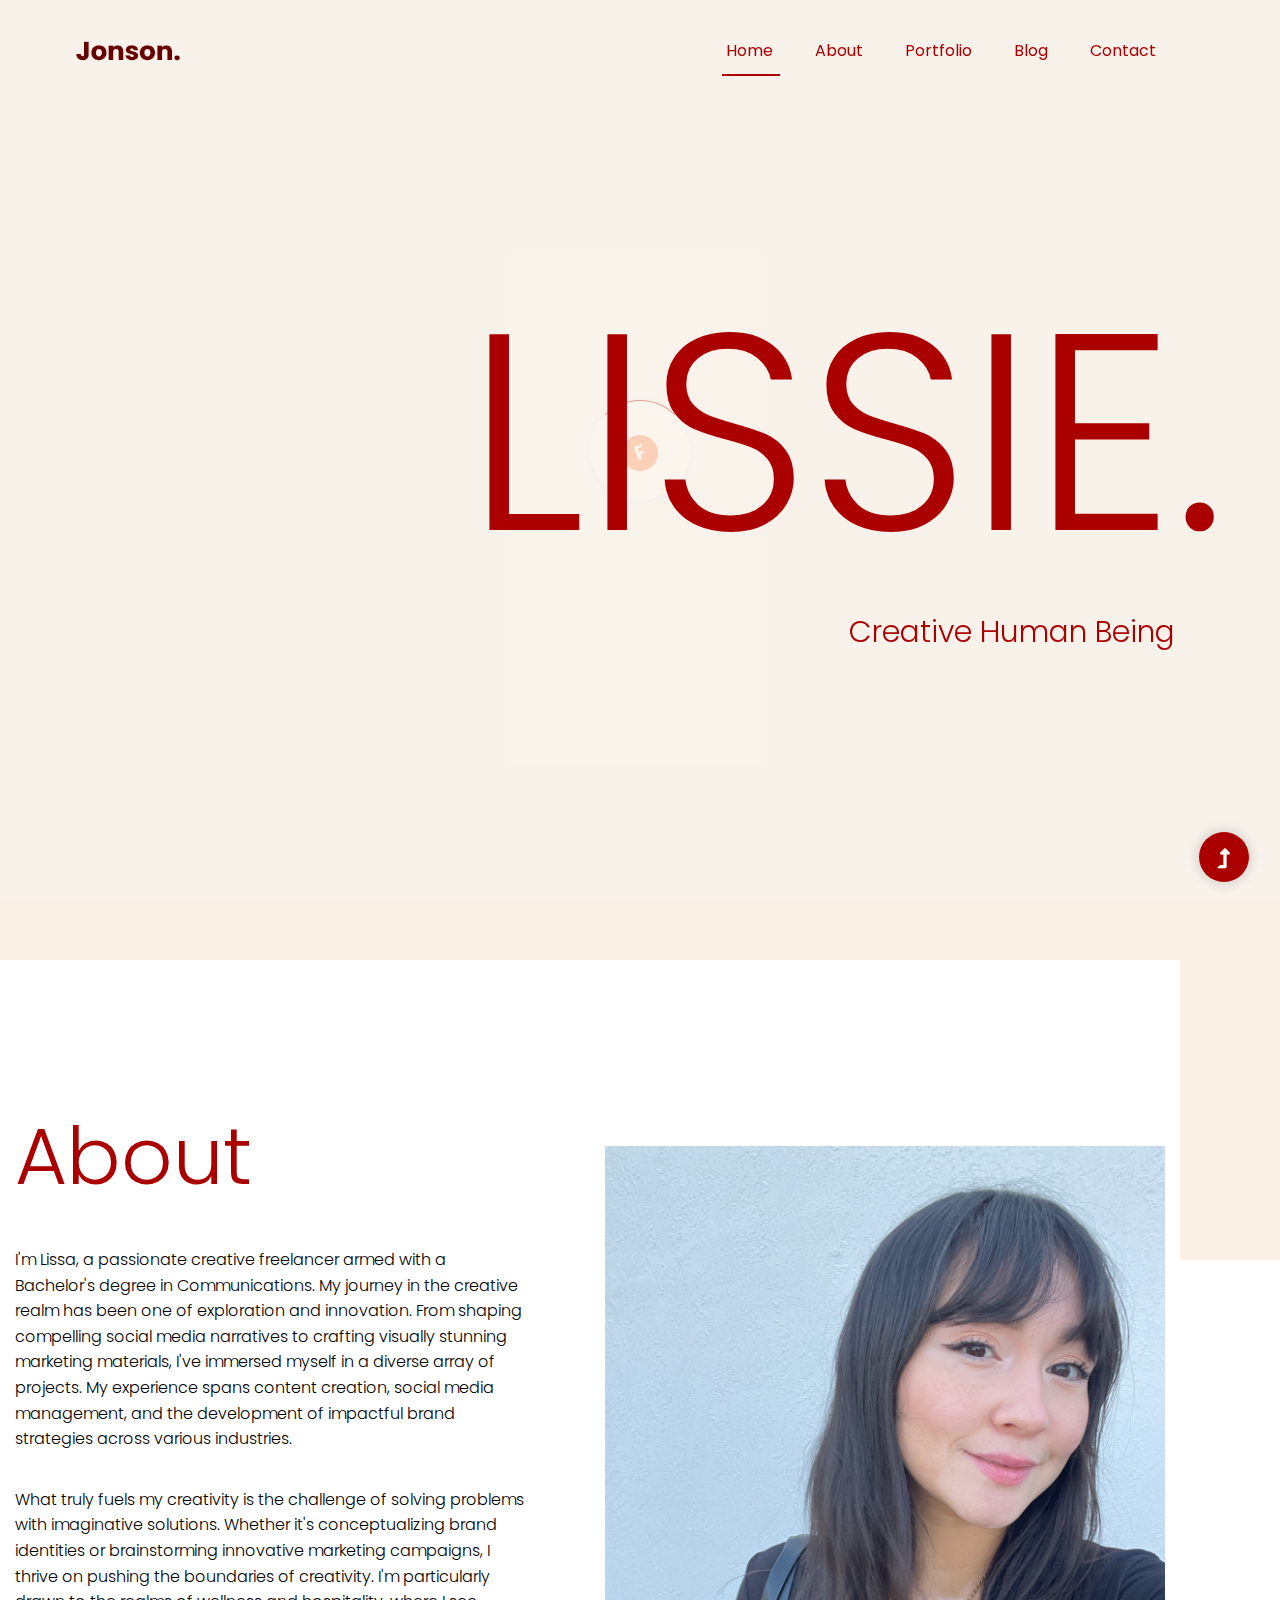
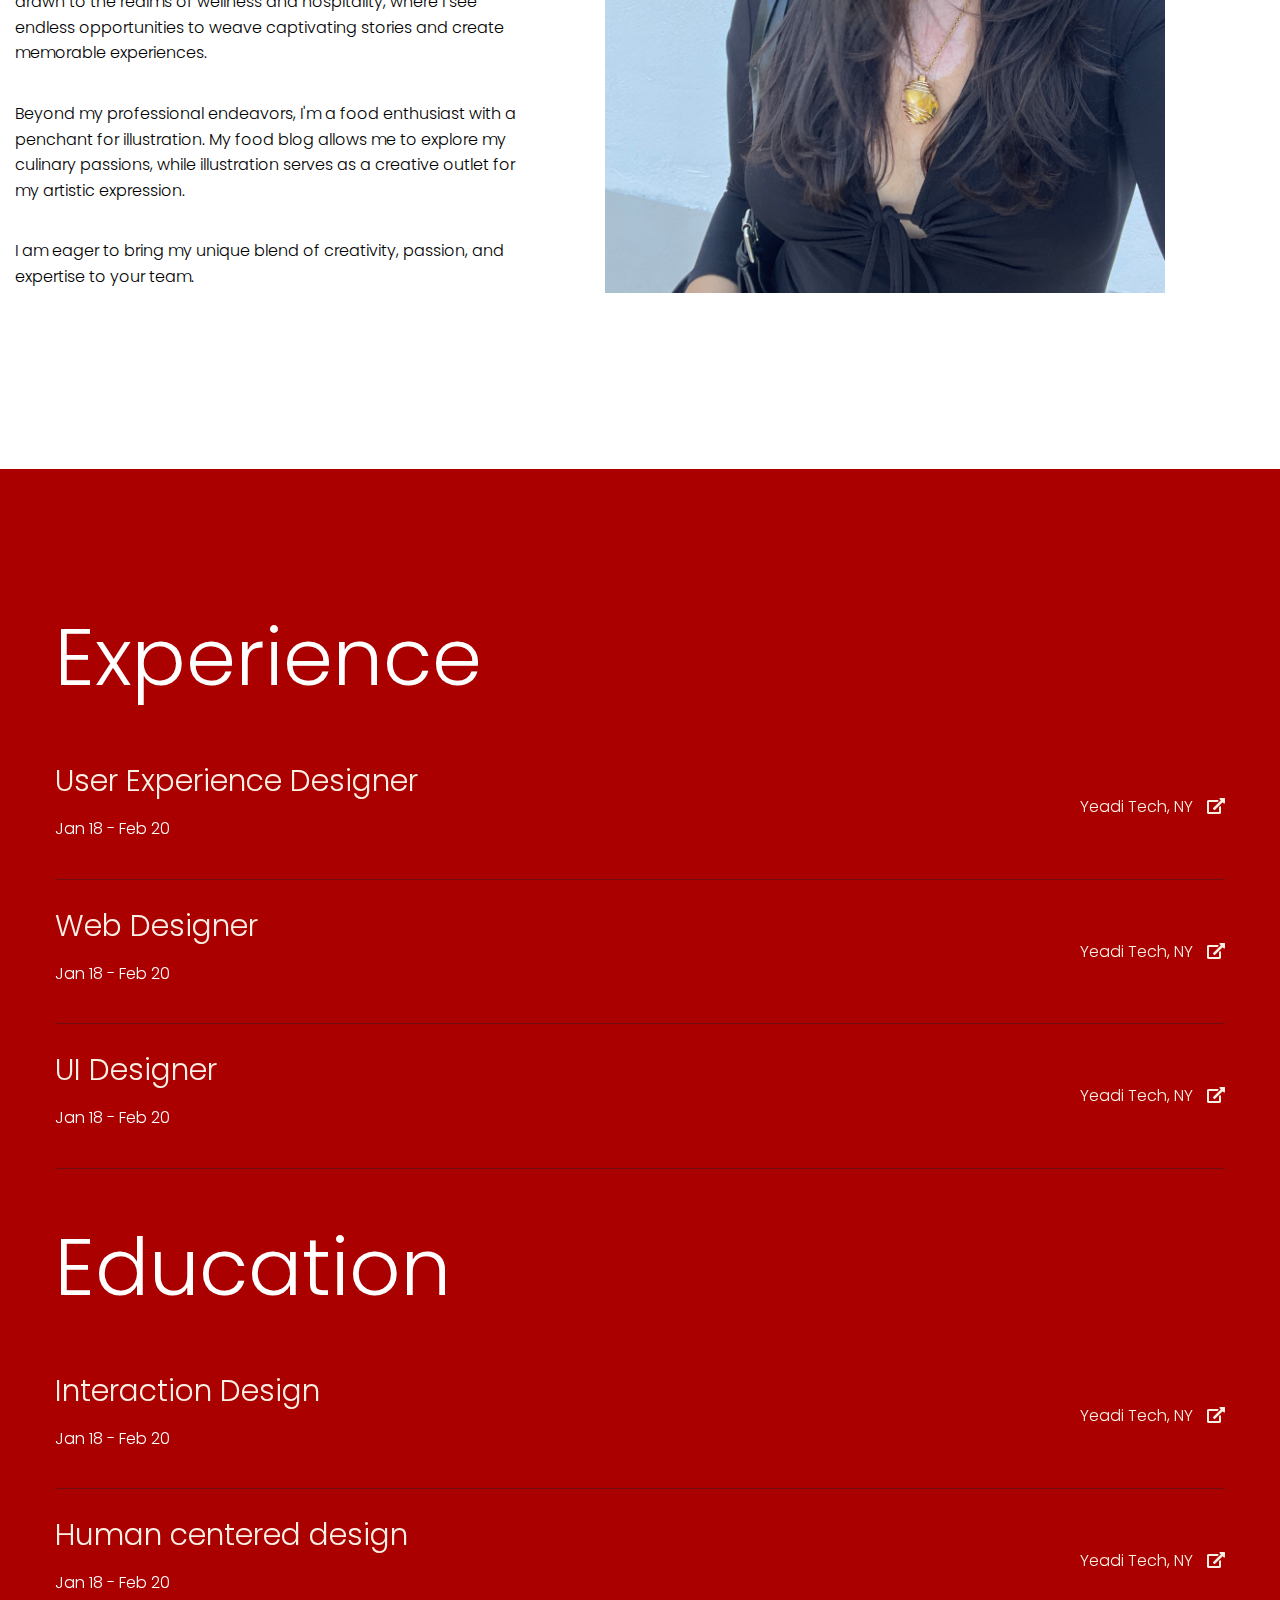
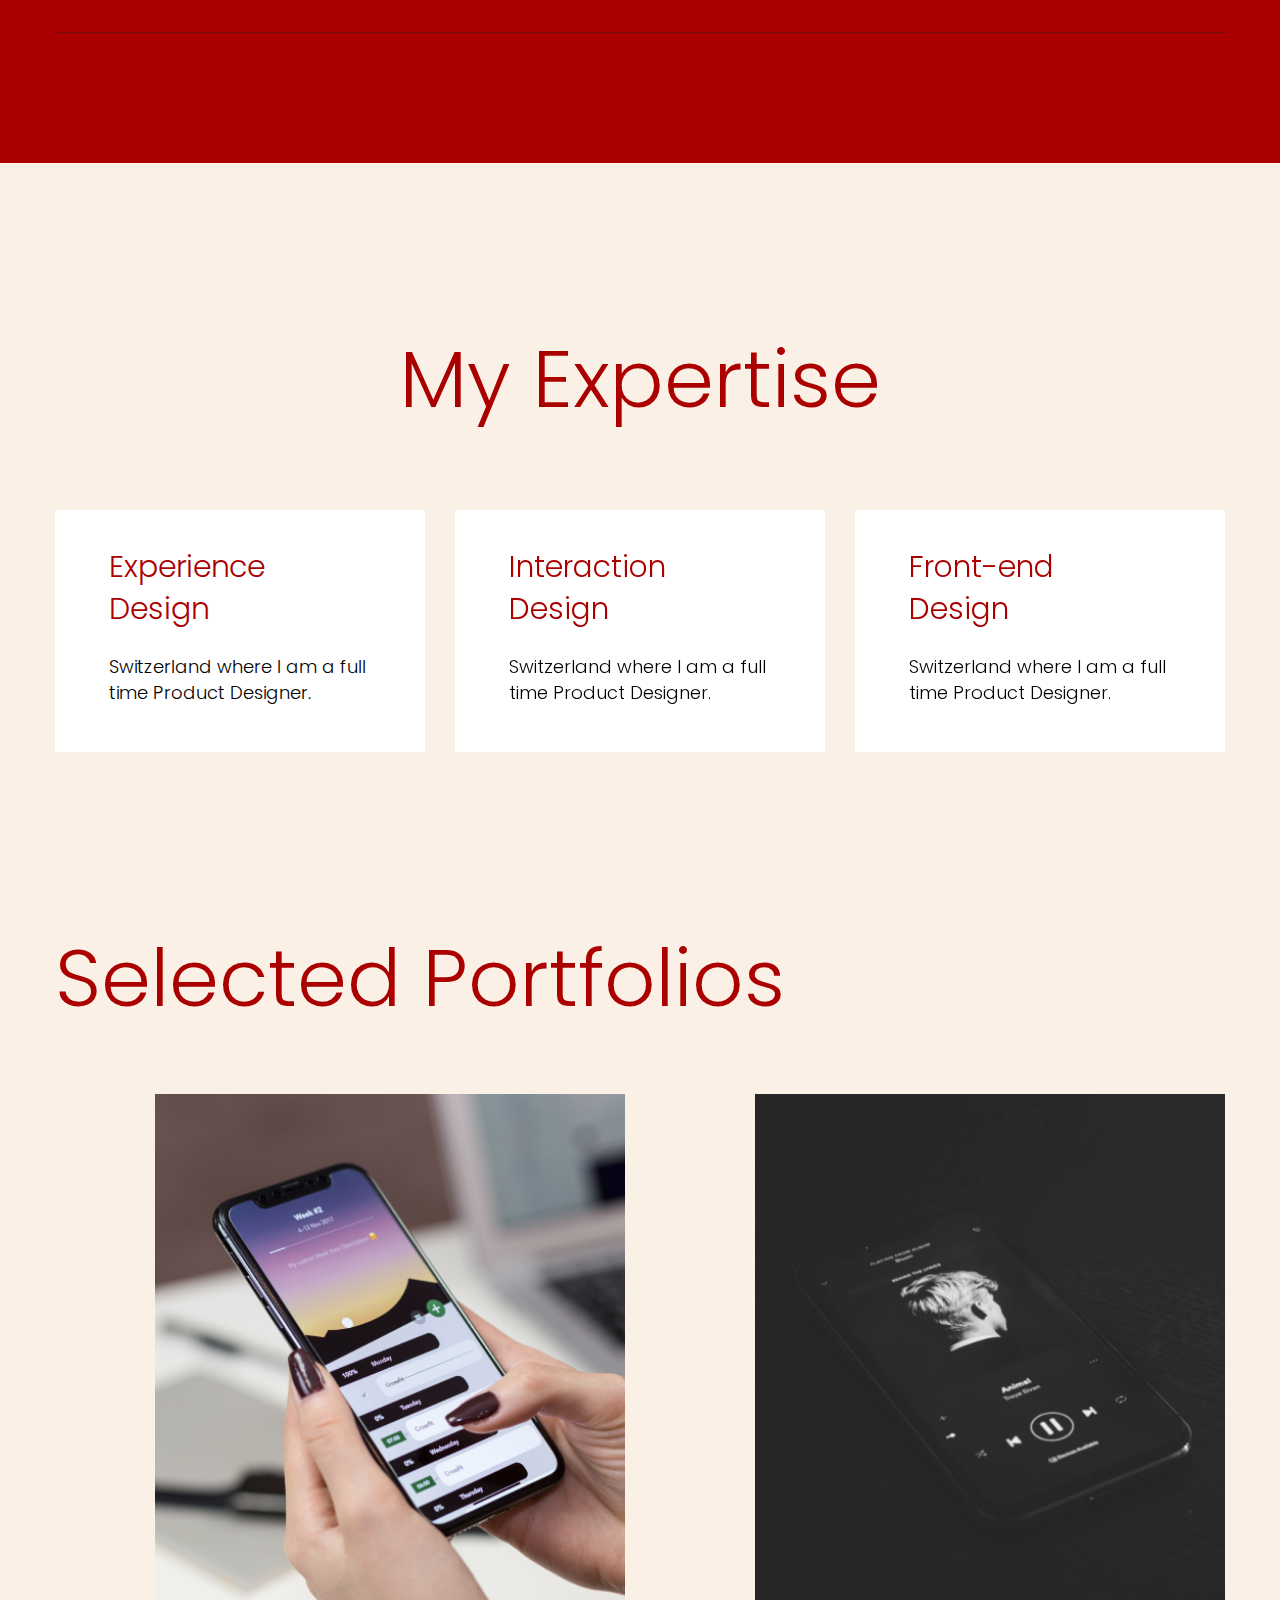
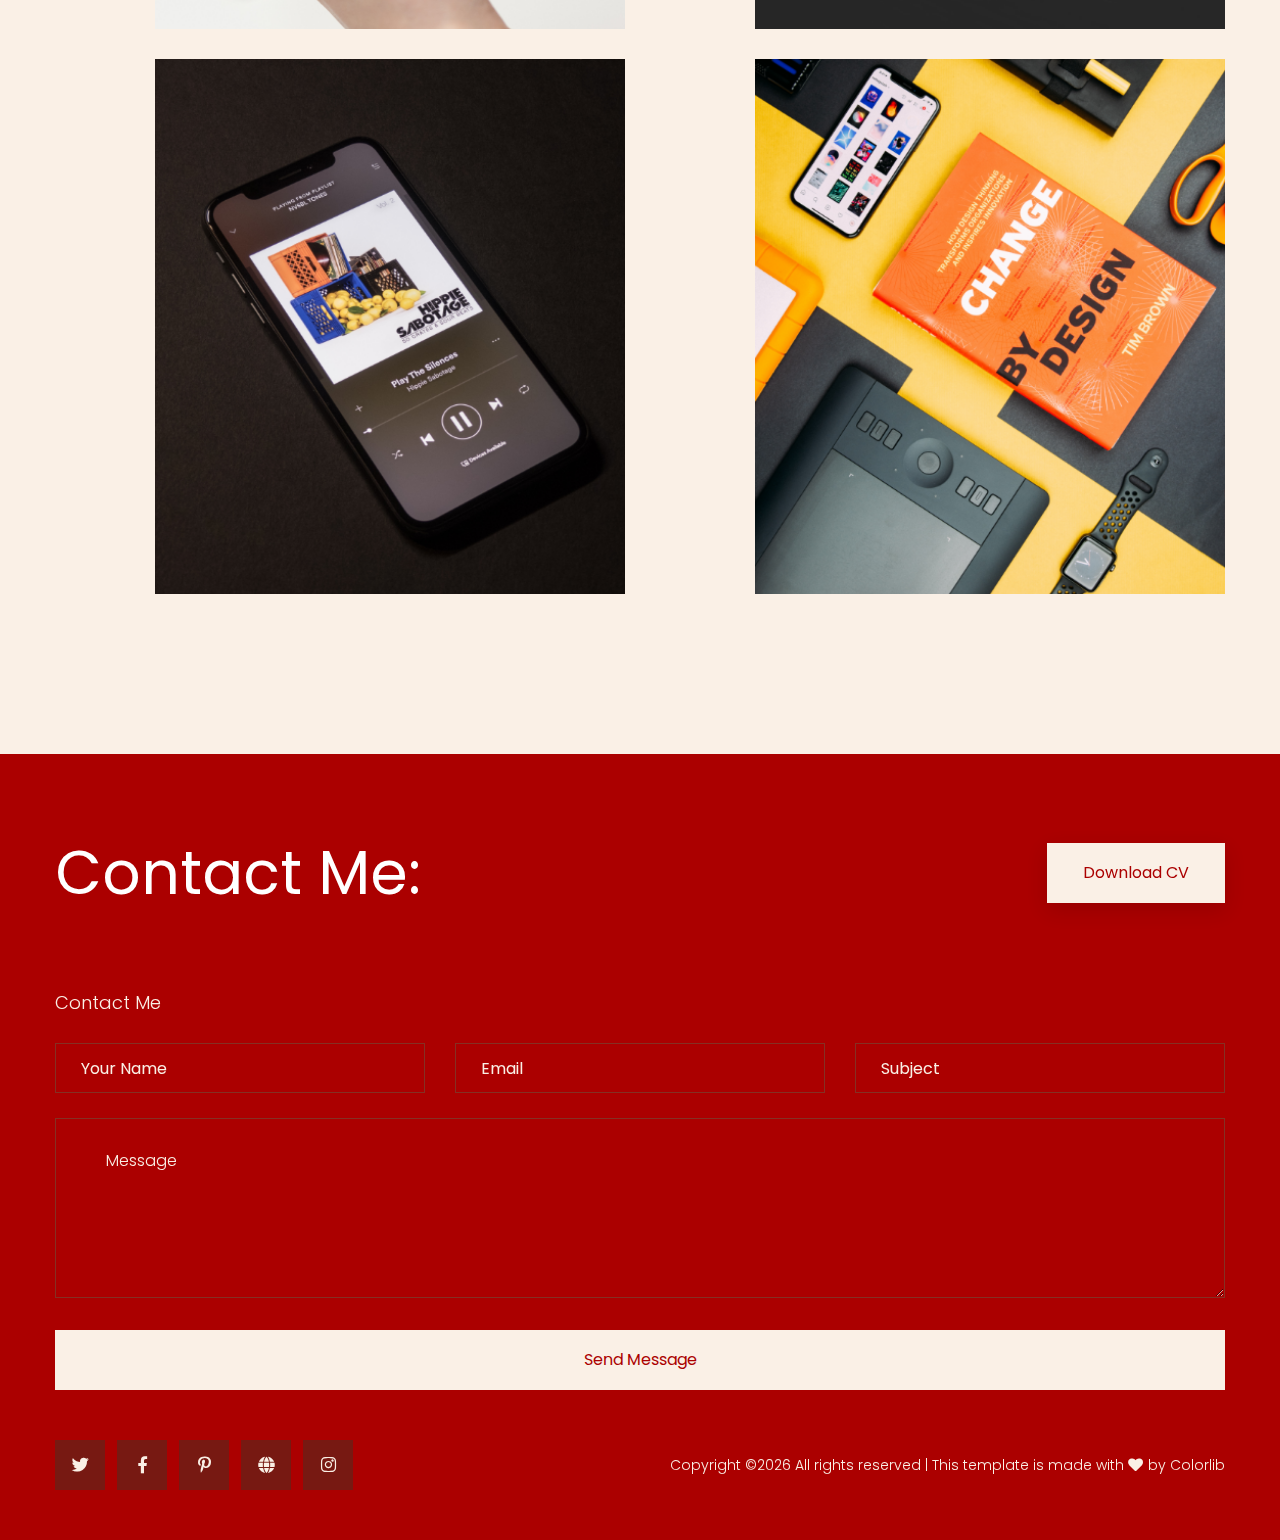
==== commit 3358ba97: "Commit New Changes" ====
--- a/index.html
+++ b/index.html
@@ -109,8 +109,9 @@
                        
                         <p>What truly fuels my creativity is the challenge of solving problems with imaginative solutions. Whether it's conceptualizing brand identities or brainstorming innovative marketing campaigns, I thrive on pushing the boundaries of creativity. I'm particularly drawn to the realms of wellness and hospitality, where I see endless opportunities to weave captivating stories and create memorable experiences.</p>
 
-                        <p>Beyond my professional endeavors, I'm a food enthusiast with a penchant for illustration. My food blog allows me to explore my culinary passions, while illustration serves as a creative outlet for my artistic expression.
-                             I am eager to bring my unique blend of creativity, passion, and expertise to your team. </p>
+                        <p>Beyond my professional endeavors, I'm a food enthusiast with a penchant for illustration. My food blog allows me to explore my culinary passions, while illustration serves as a creative outlet for my artistic expression.</p>
+
+                        <p>I am eager to bring my unique blend of creativity, passion, and expertise to your team.</p> 
                     </div>
                 </div>
                 <div class="col-lg-6">
@@ -301,7 +302,7 @@
                             <div class="row align-items-center justify-content-between">
                                 <div class="col-xl-7 col-lg-9 col-md-8">
                                     <div class="wantToWork-caption wantToWork-caption2">
-                                        <h2>Do you want to know more about me?</h2>
+                                        <h2>Contact Me:</h2>
                                     </div>
                                 </div>
                                 <div class="col-xl-2 col-lg-3 col-md-4">
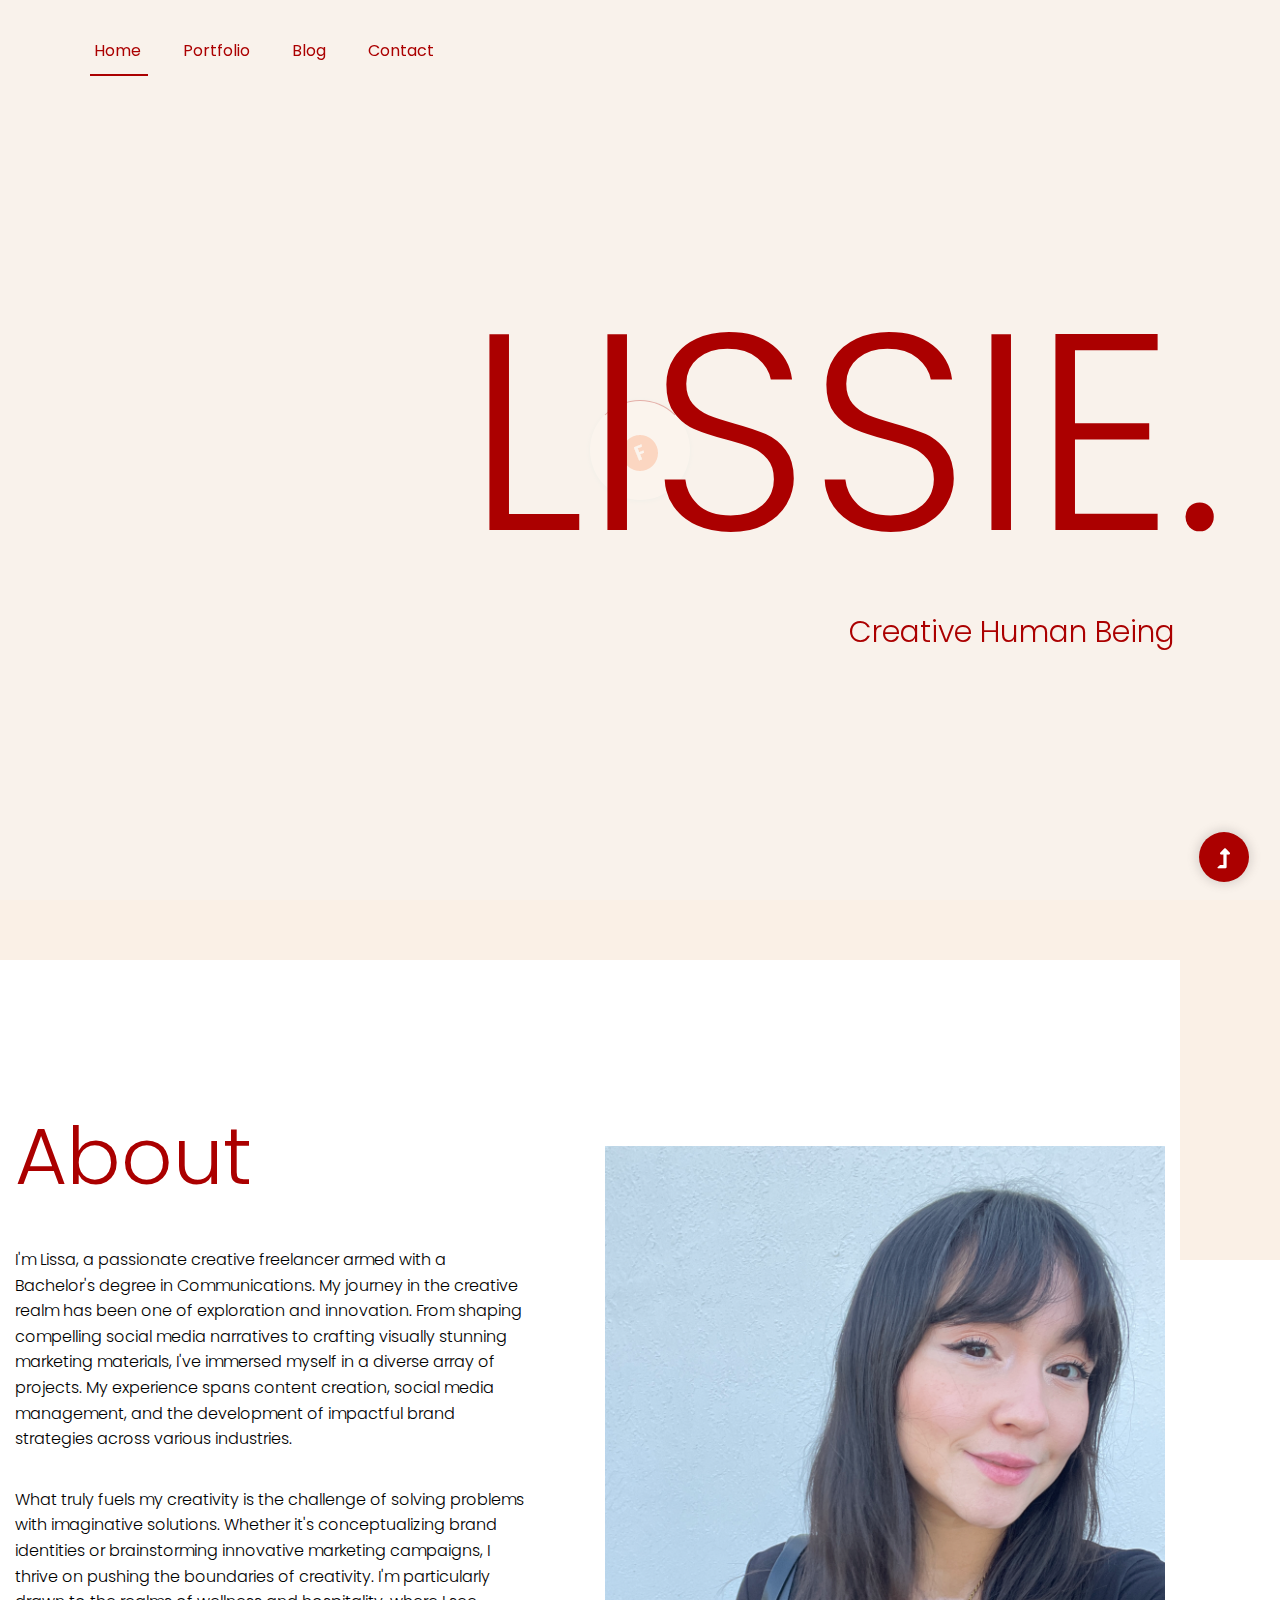
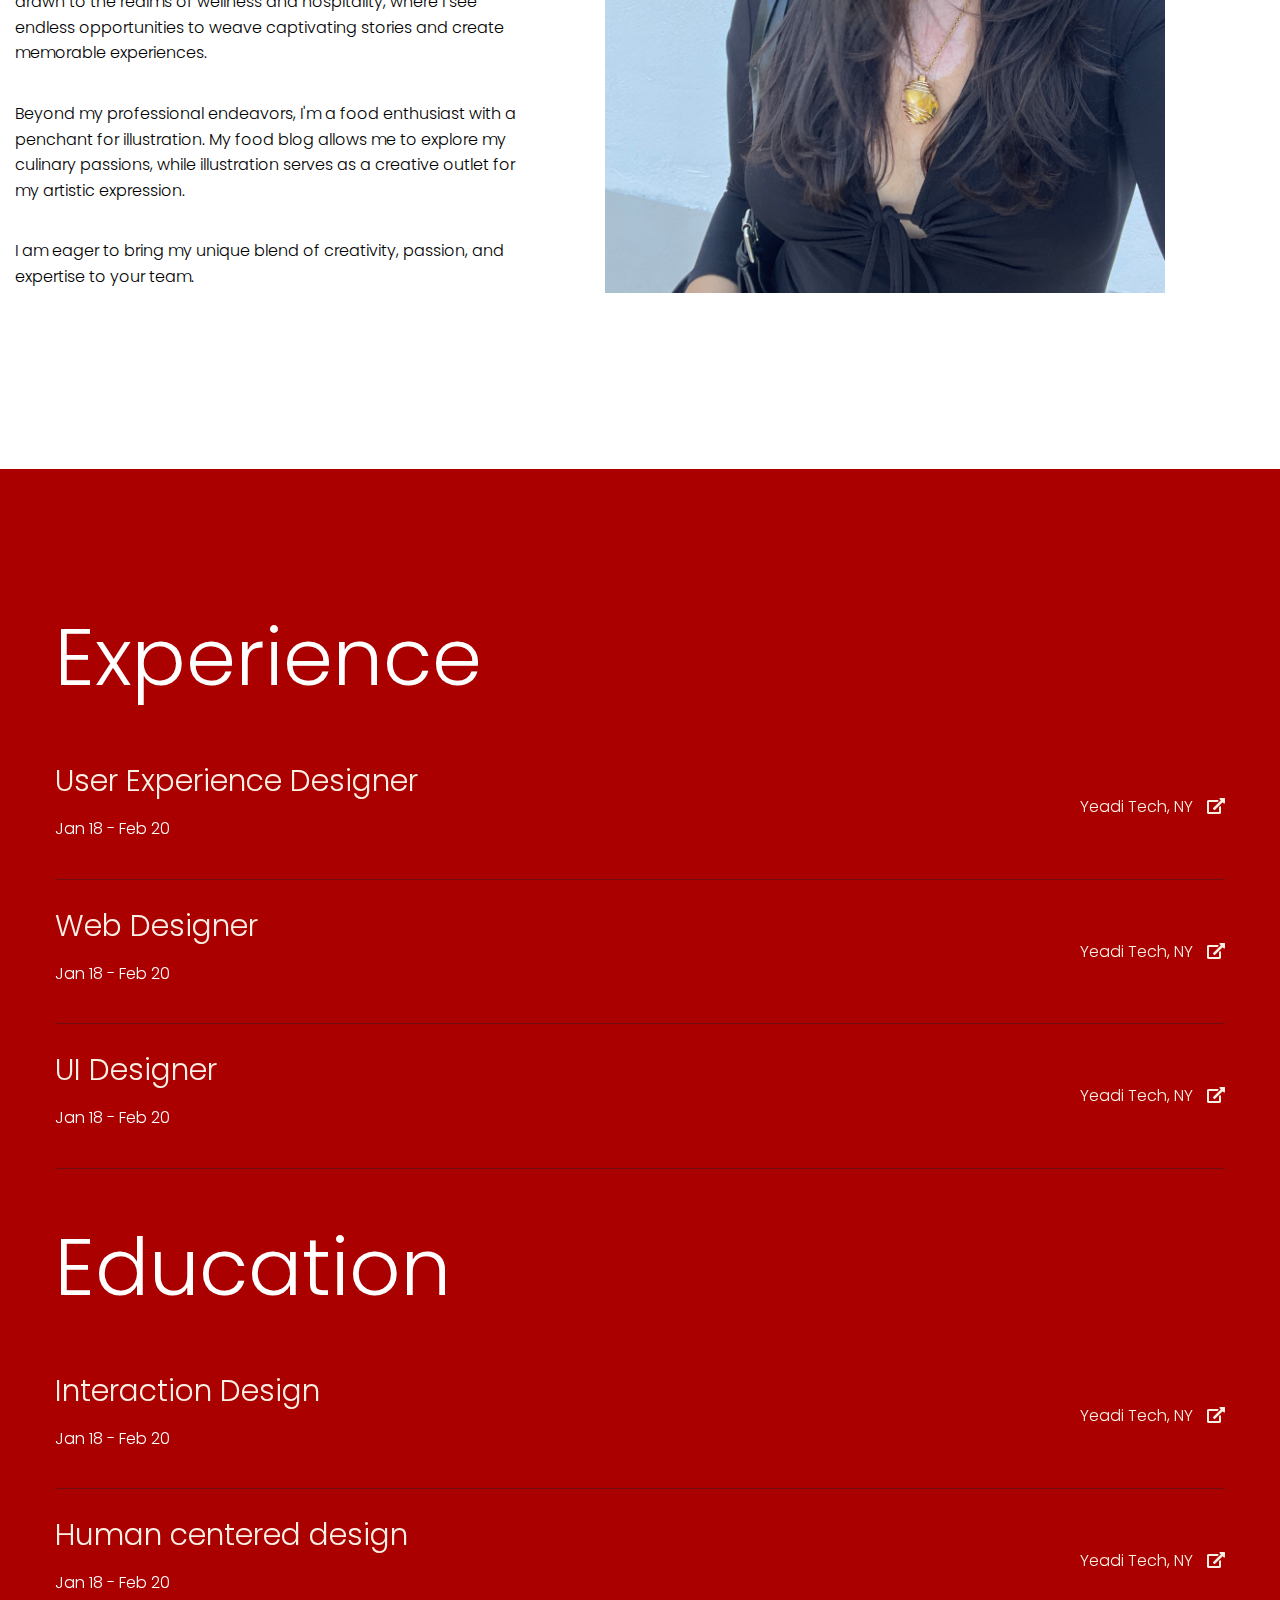
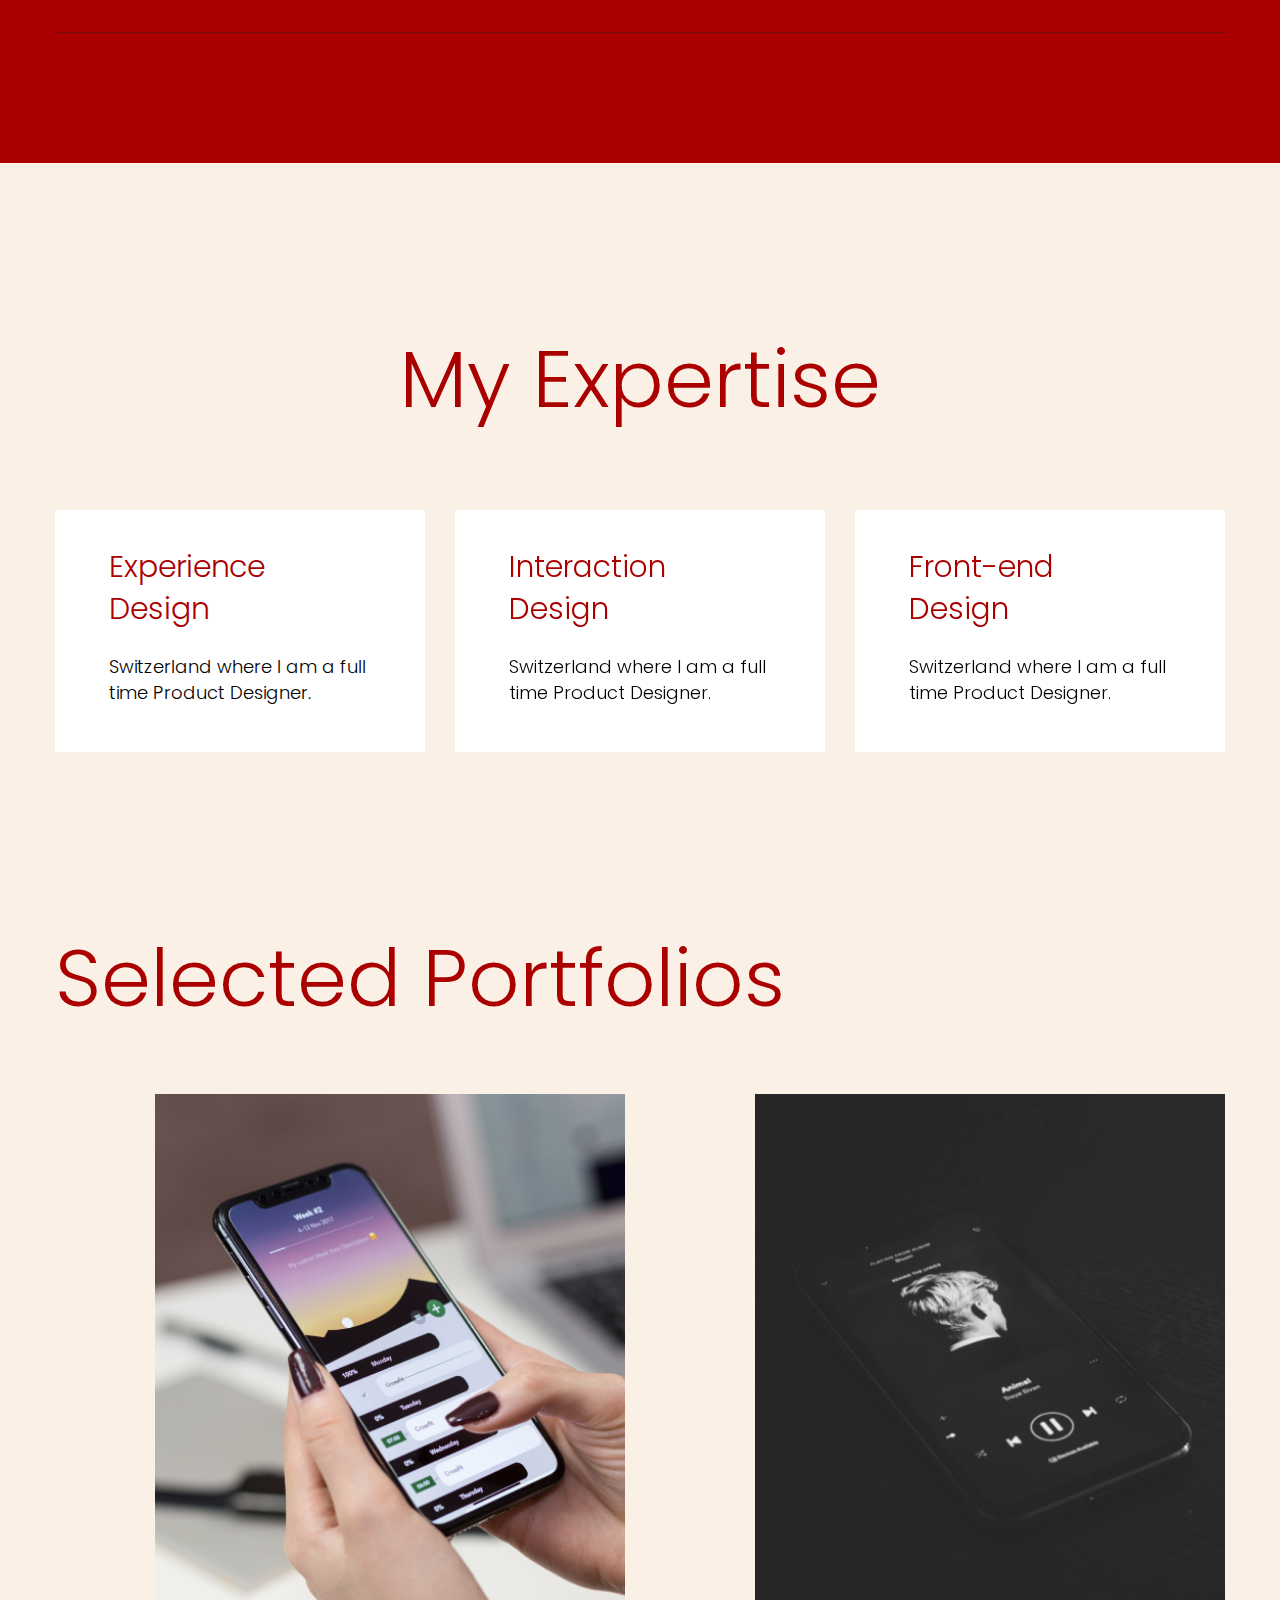
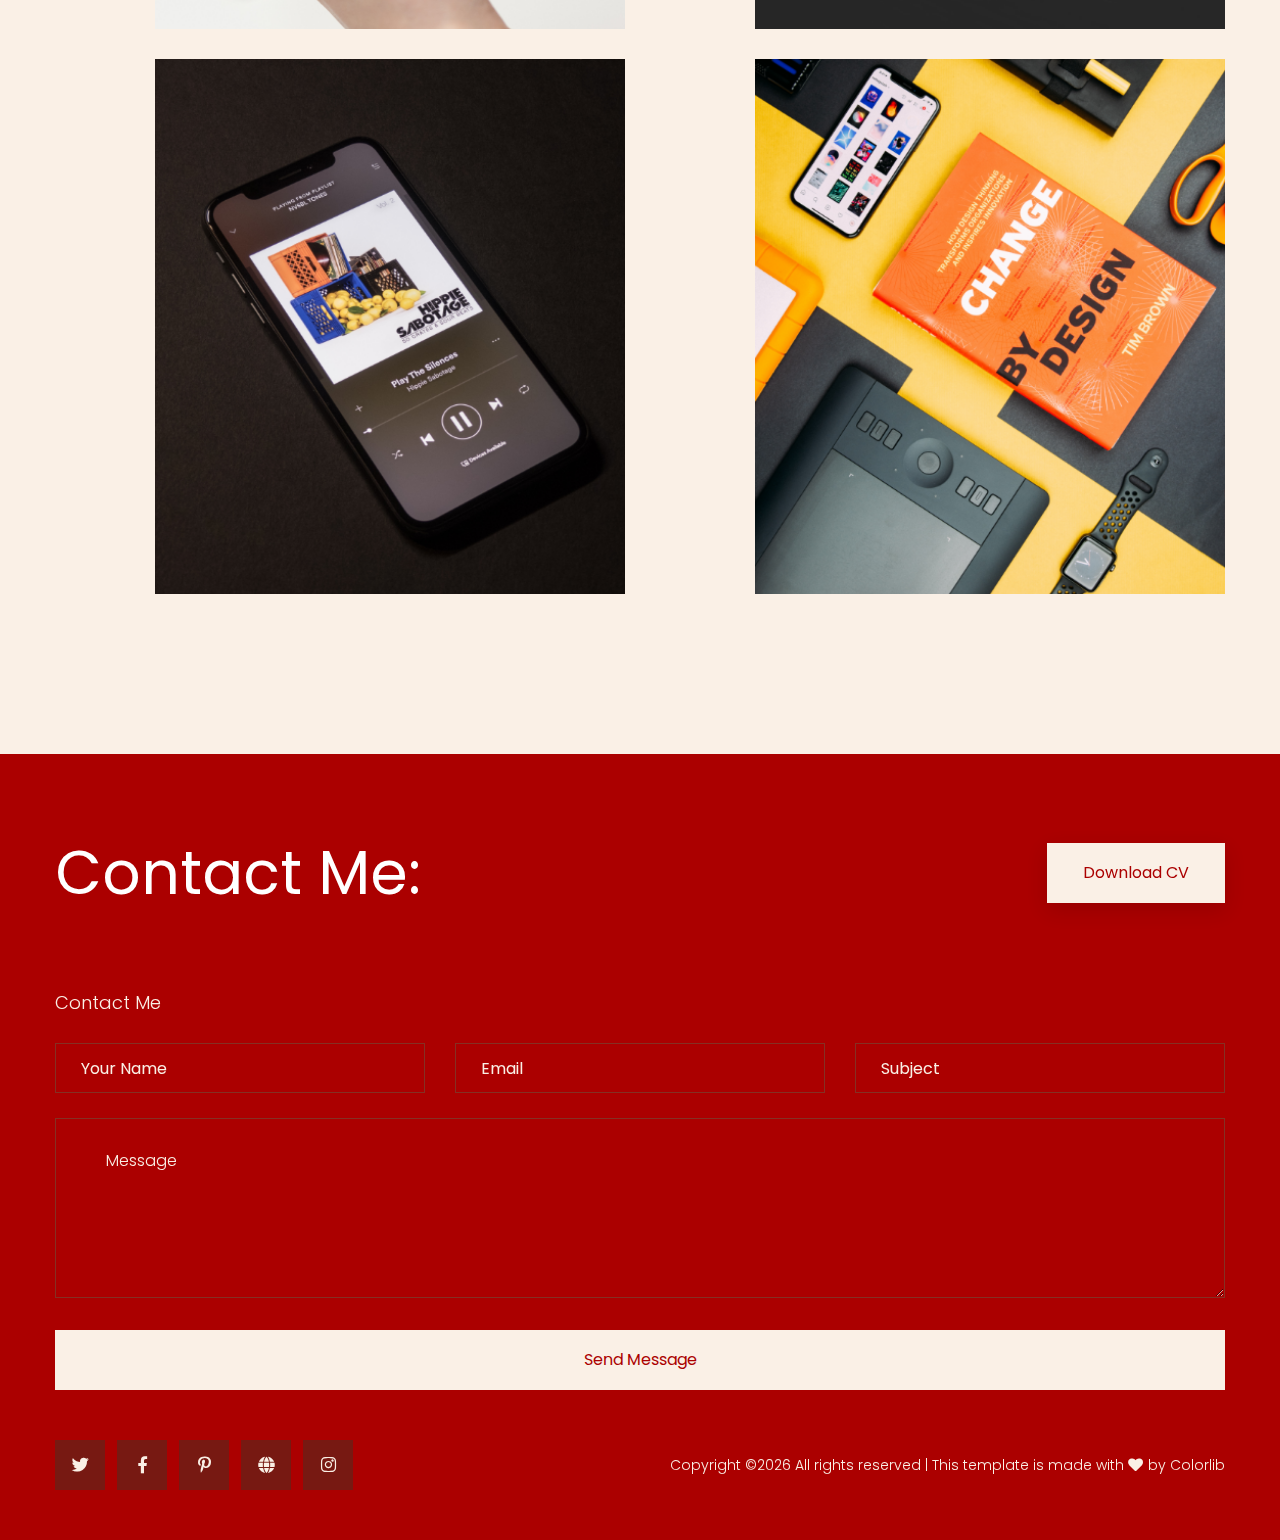
==== commit 0fd7851e: "Delete about page" ====
--- a/index.html
+++ b/index.html
@@ -44,16 +44,15 @@
             <div class="main-header header-sticky">
                 <div class="container-fluid">
                     <div class="menu-wrapper d-flex align-items-center justify-content-between">
-                        <!-- Logo -->
-                        <div class="logo">
+                        <!-- Logo <div class="logo">
                             <a href="index.html"><img src="assets/img/logo/logo.png" alt=""></a>
-                        </div>
+                        </div> -->
+                        
                         <!-- Main-menu -->
                         <div class="main-menu f-right d-none d-lg-block">
                             <nav>
                                 <ul id="navigation">
                                     <li class="active"><a href="index.html">Home</a></li>
-                                    <li><a href="about.html">About</a></li>
                                     <li><a href="portfolio.html">Portfolio</a></li>
                                     <li><a href="blog.html">Blog</a>
                                         <ul class="submenu">
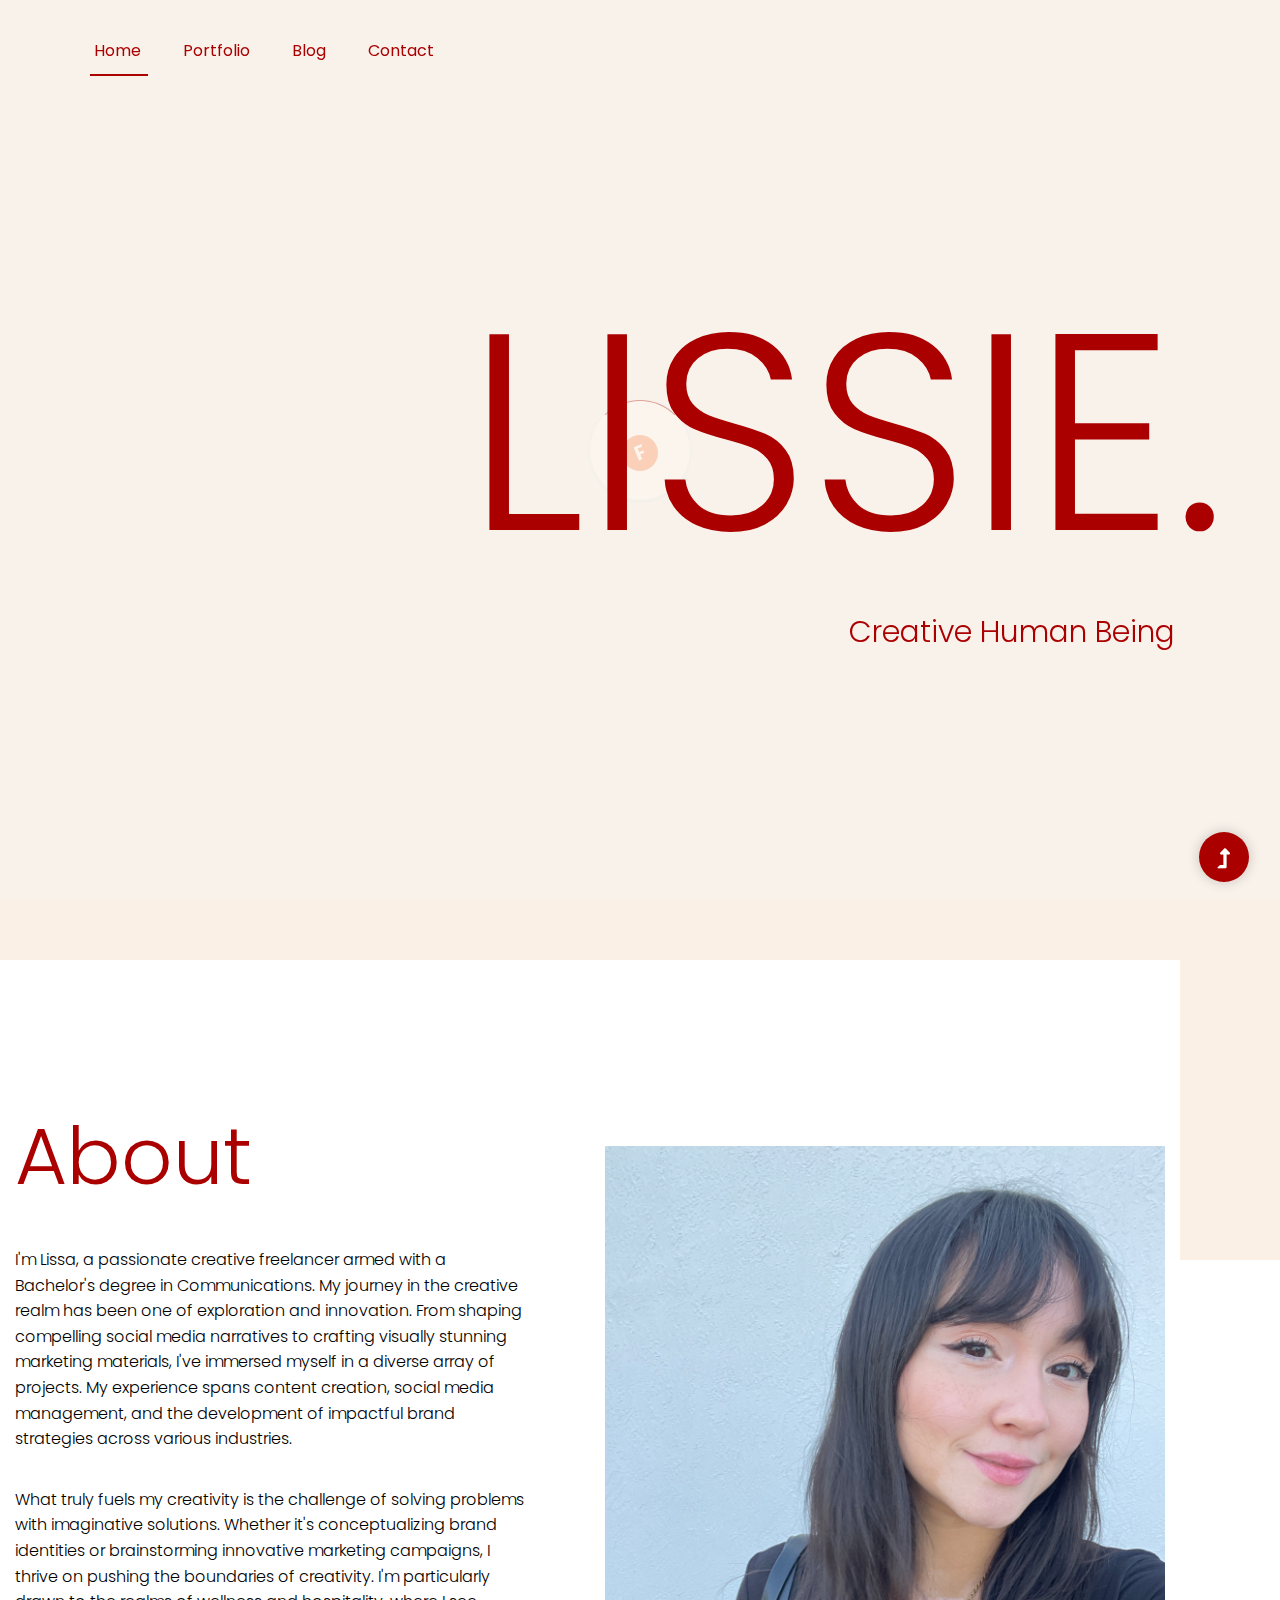
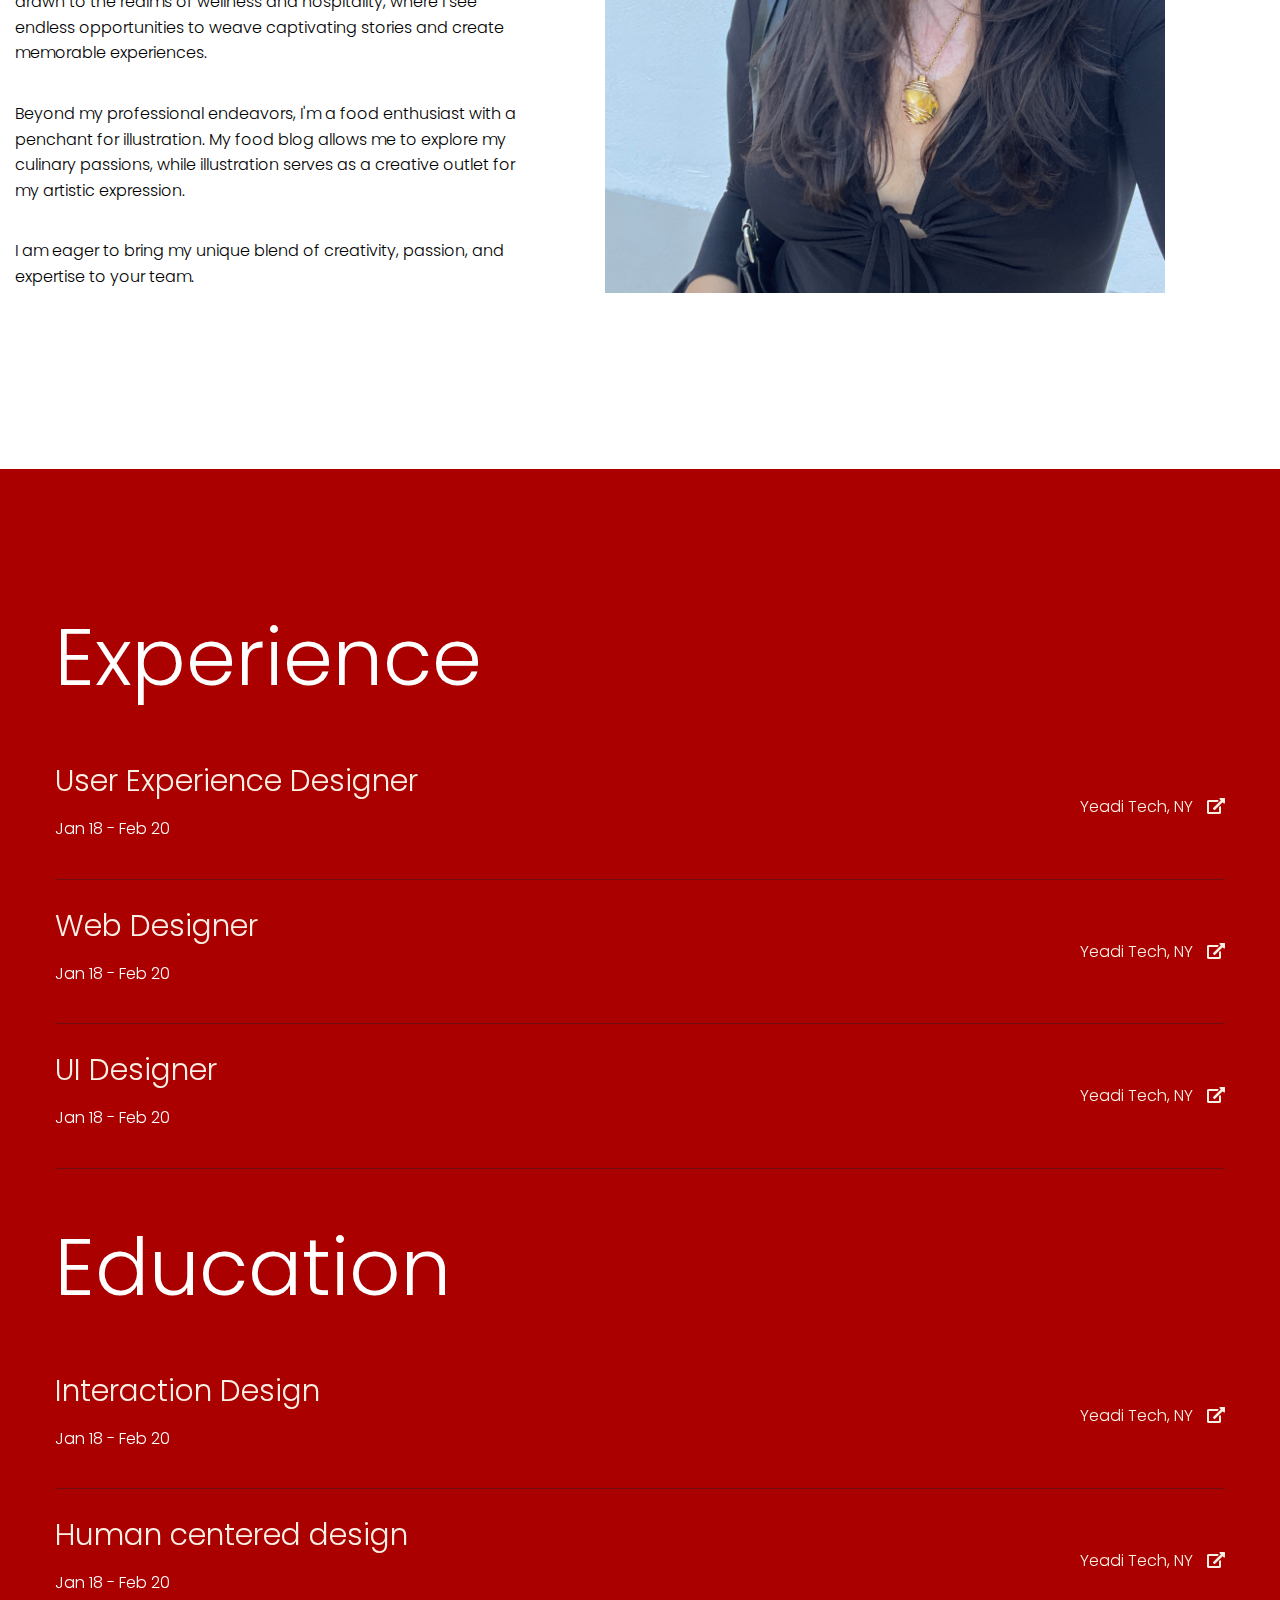
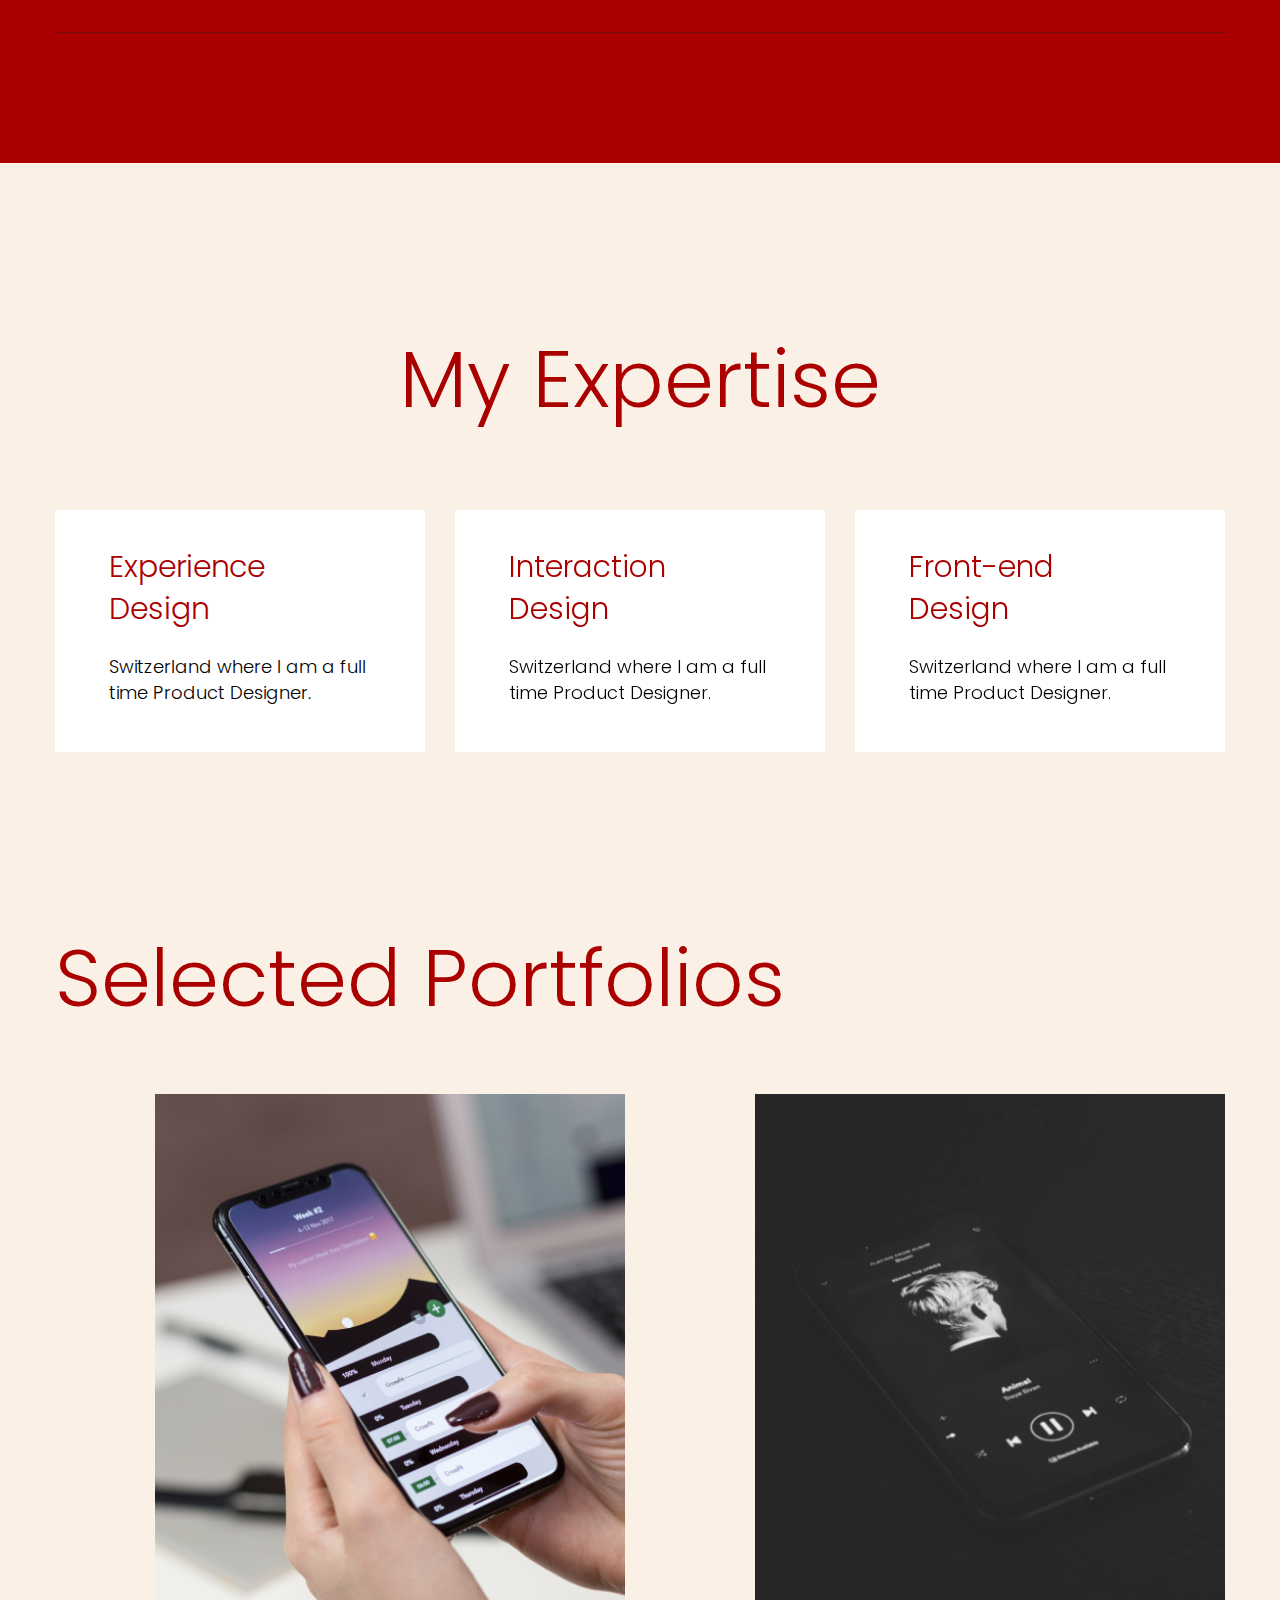
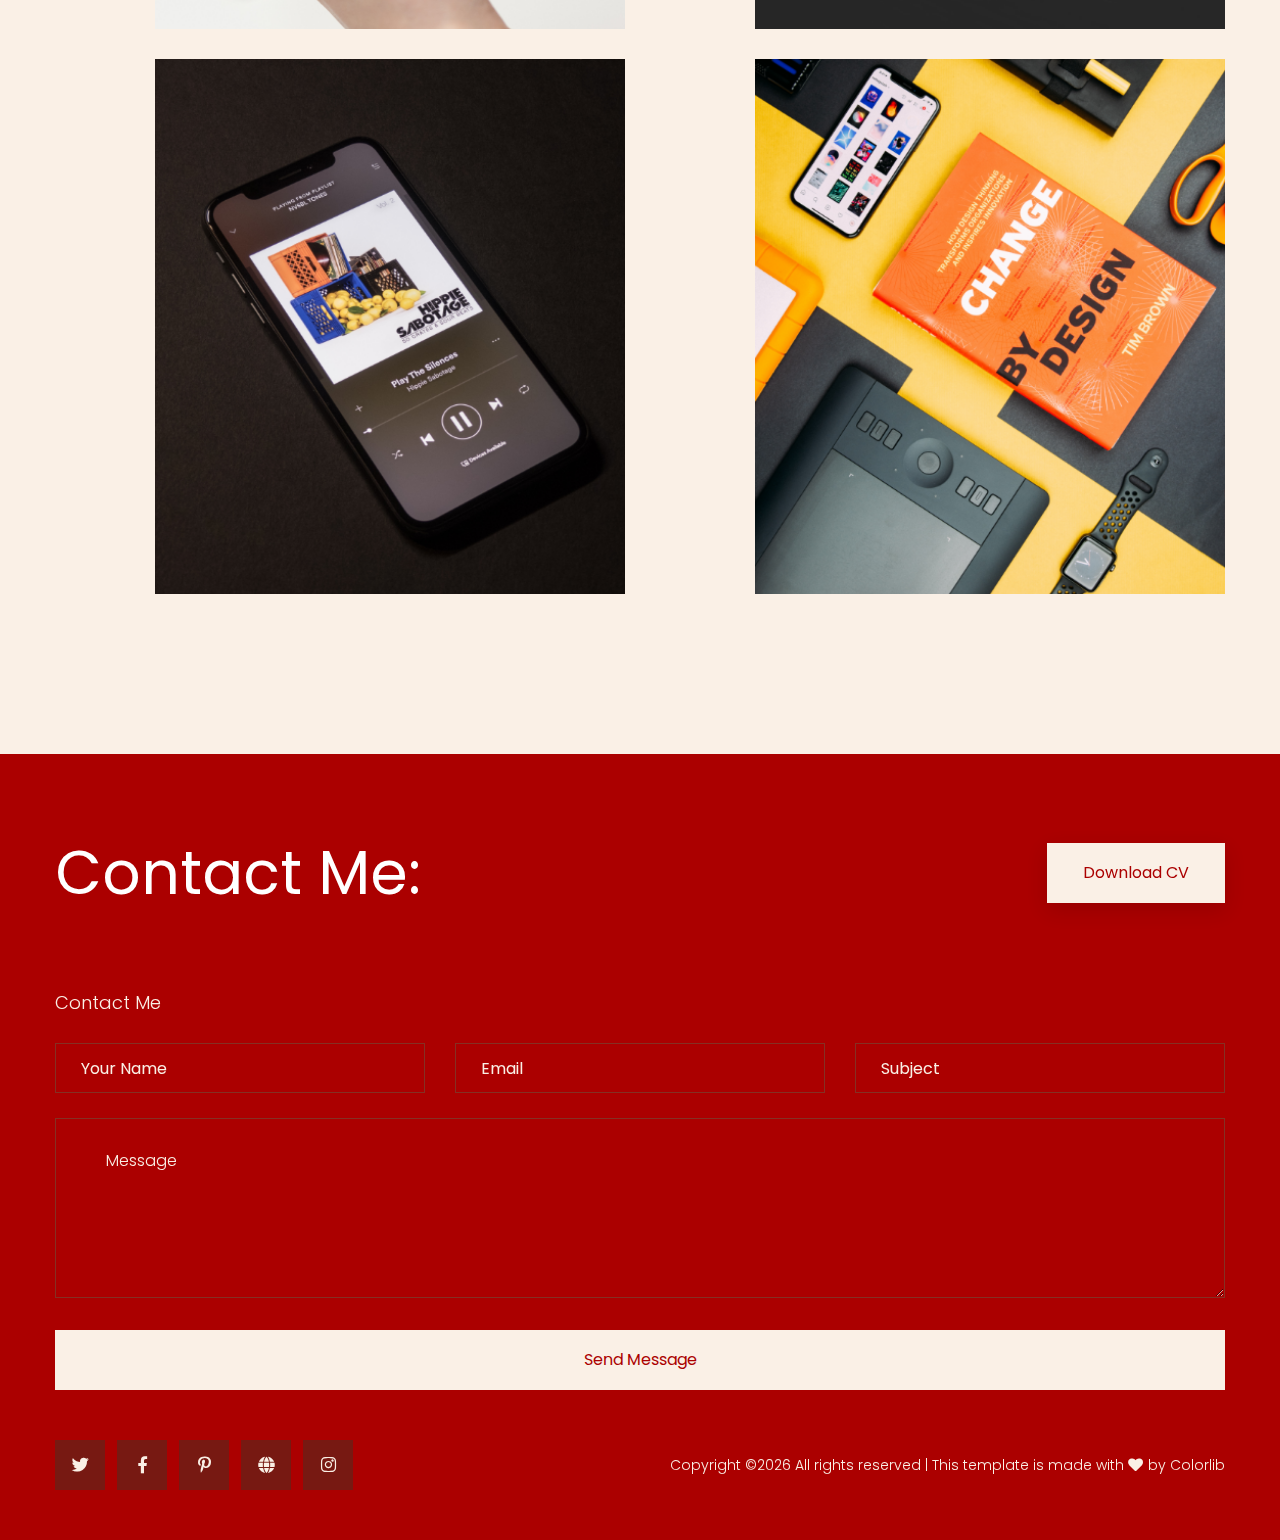
==== commit 104f9957: "Updated Website with New Content" ====
--- a/index.html
+++ b/index.html
@@ -47,7 +47,6 @@
                         <!-- Logo <div class="logo">
                             <a href="index.html"><img src="assets/img/logo/logo.png" alt=""></a>
                         </div> -->
-                        
                         <!-- Main-menu -->
                         <div class="main-menu f-right d-none d-lg-block">
                             <nav>
